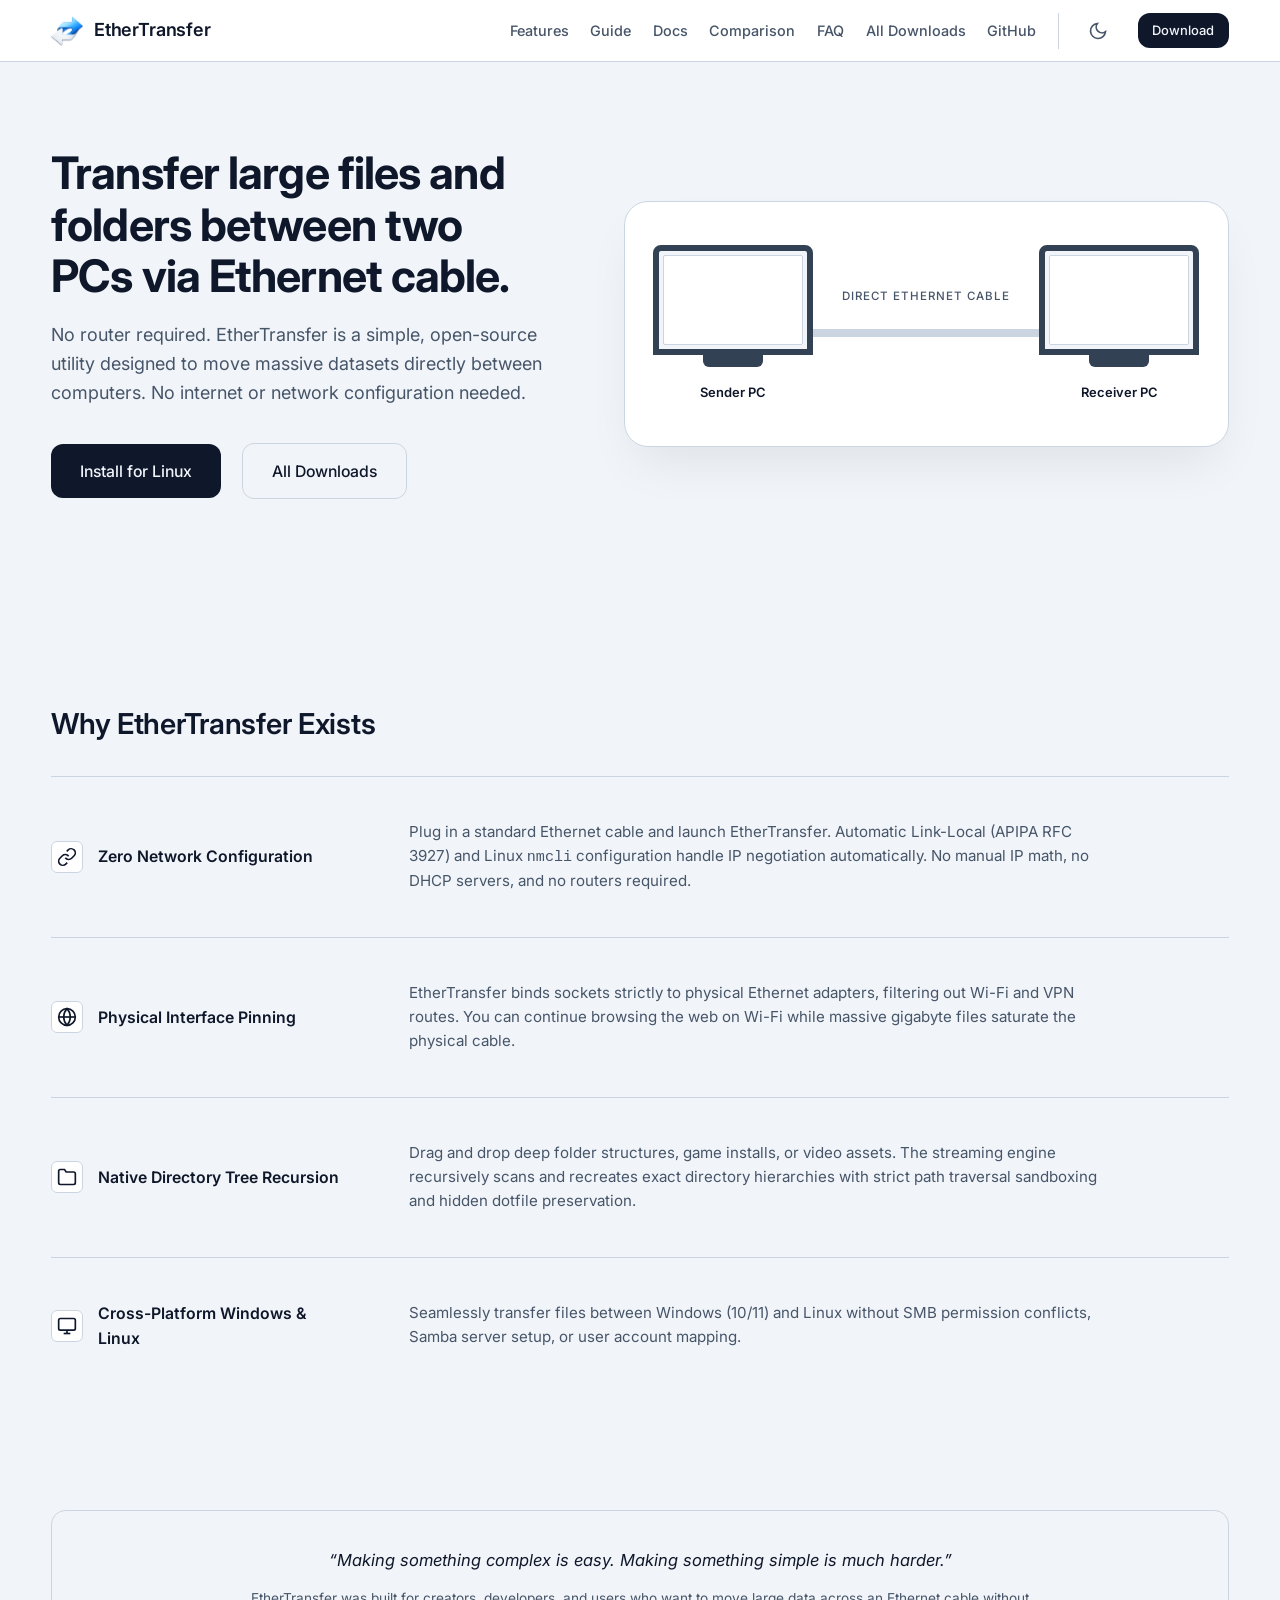
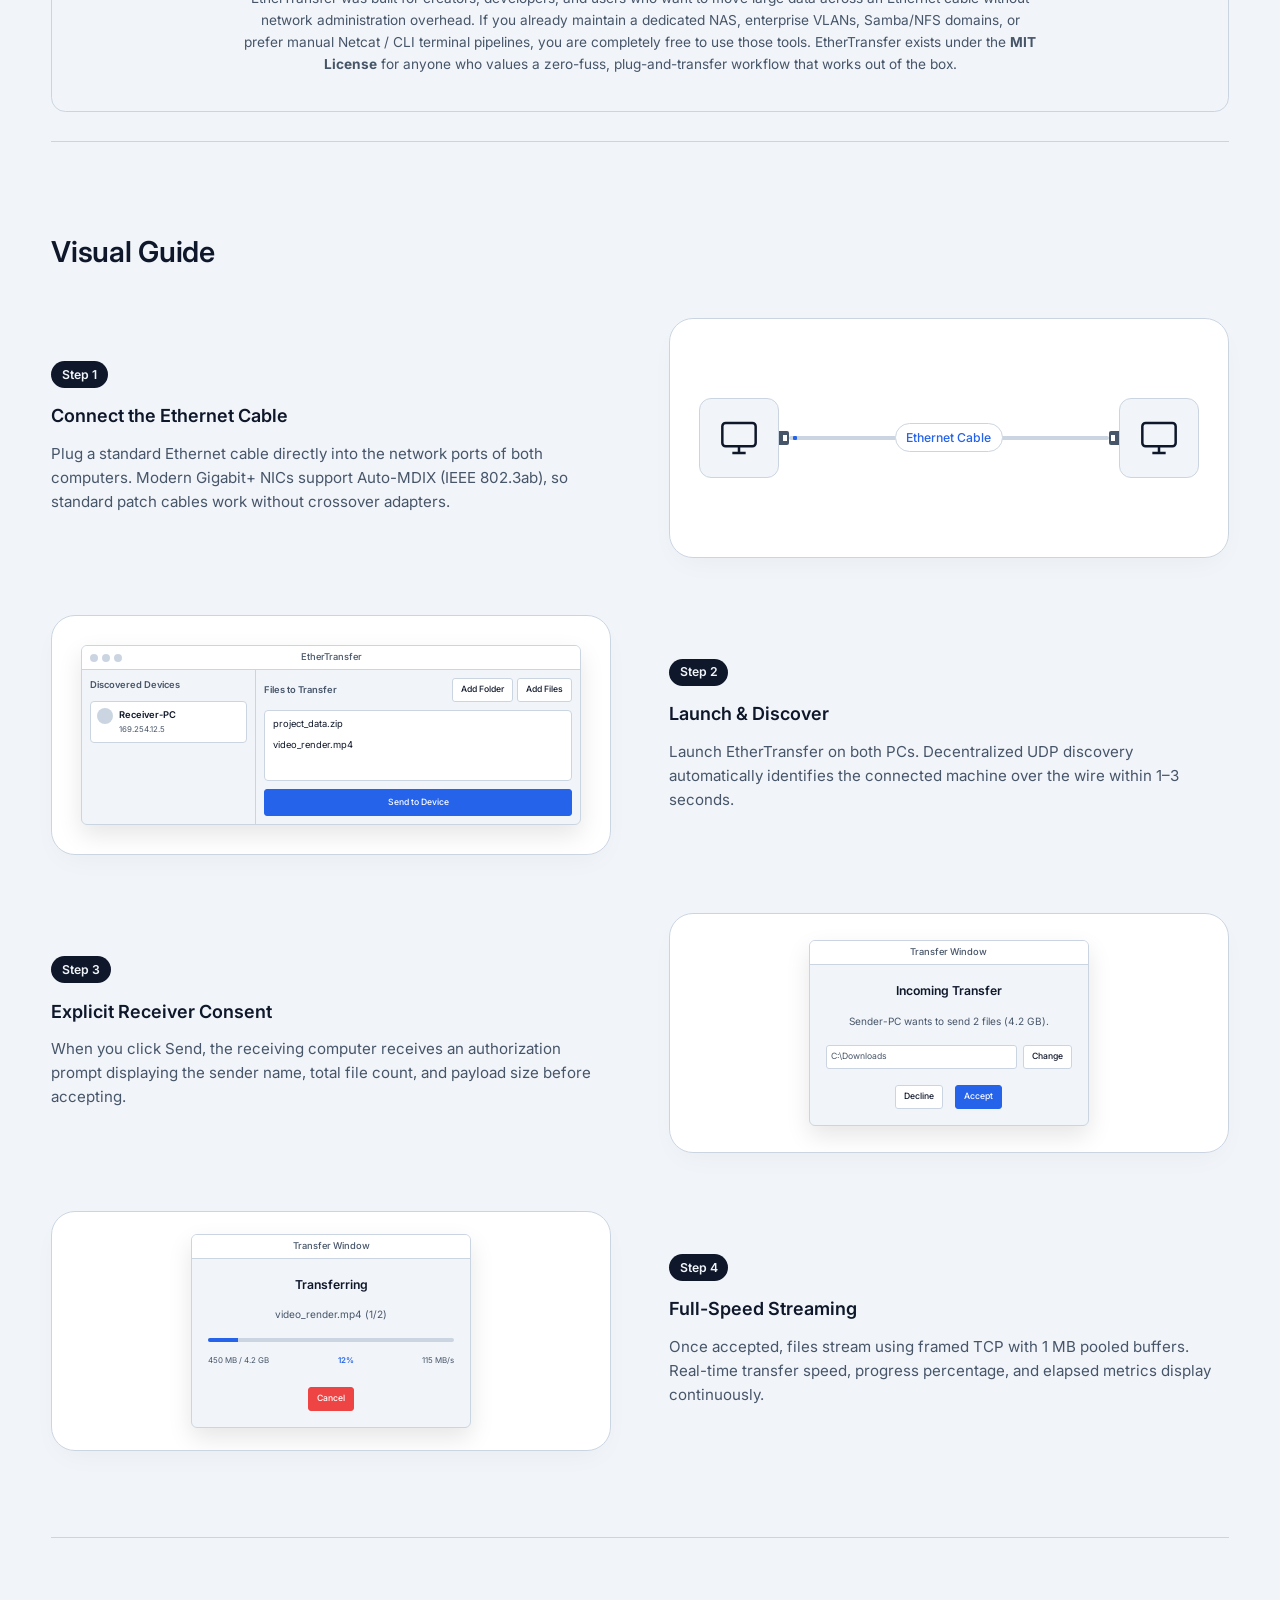
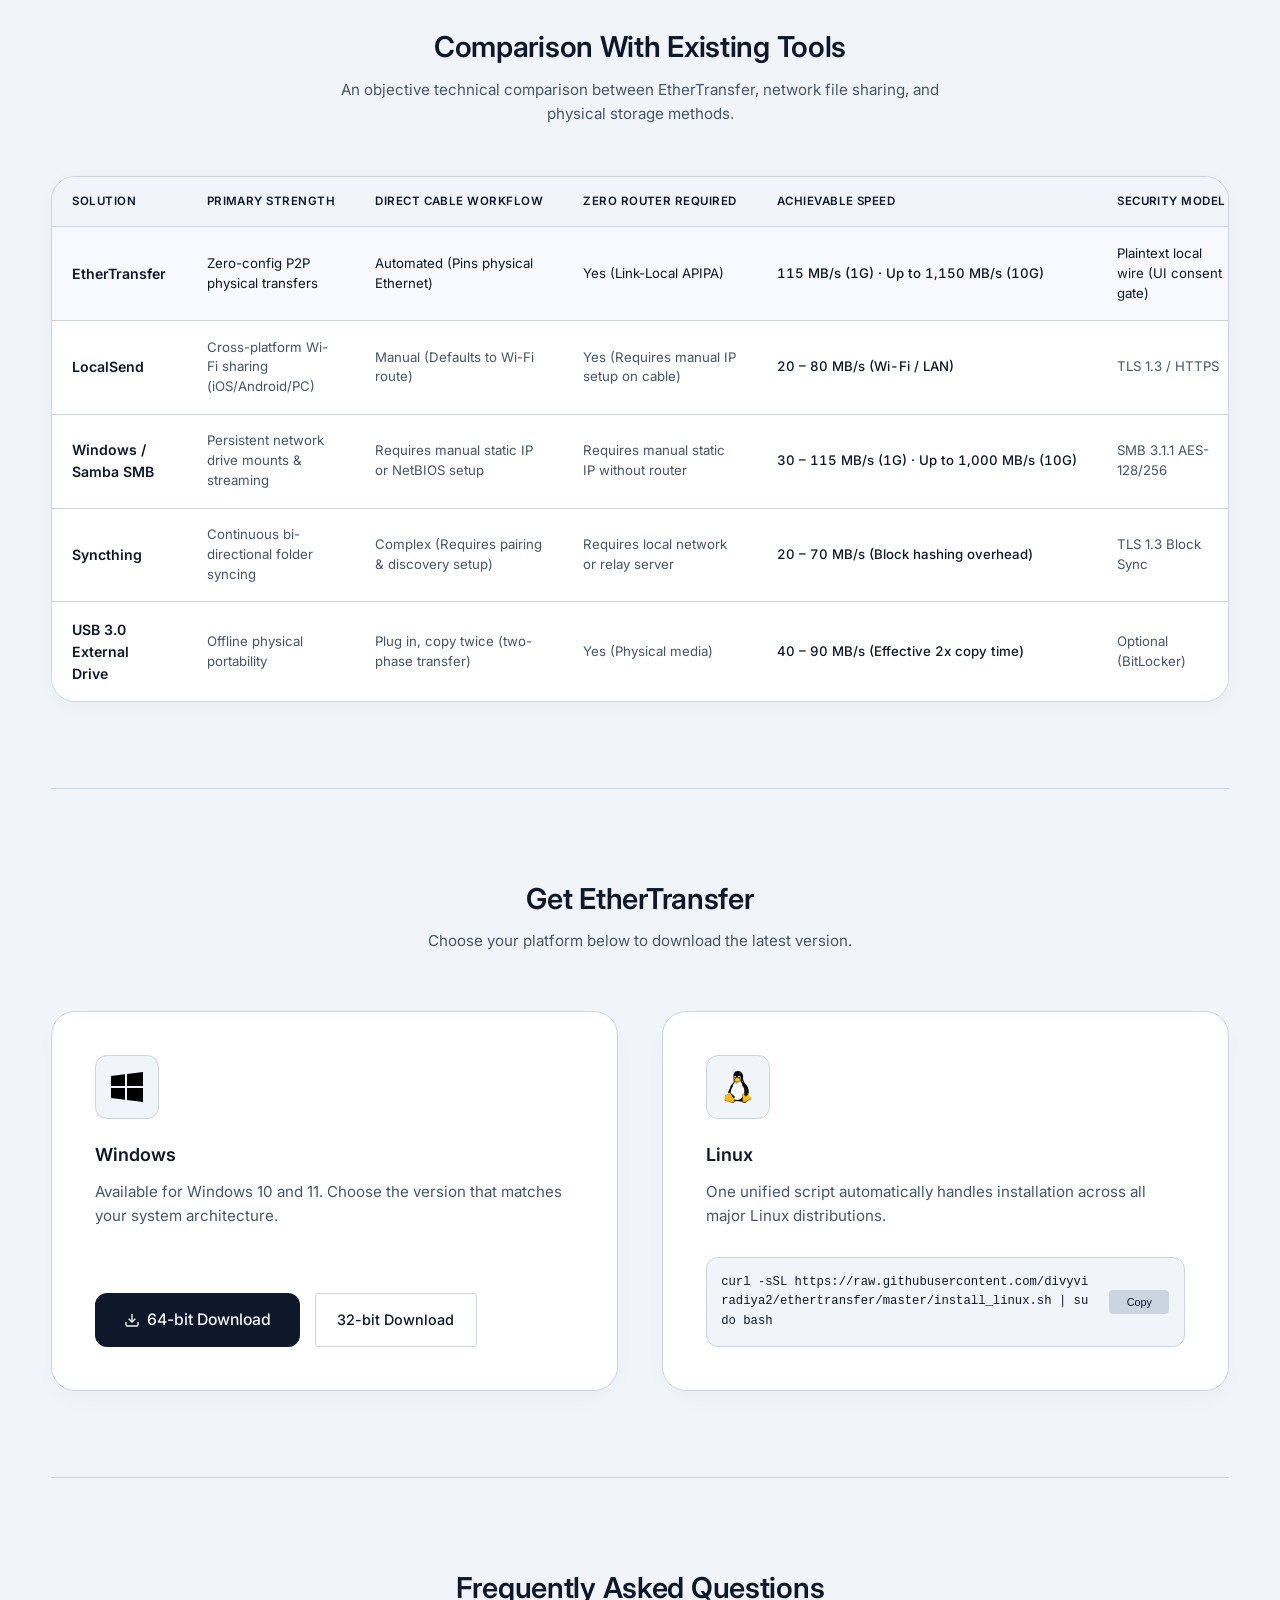
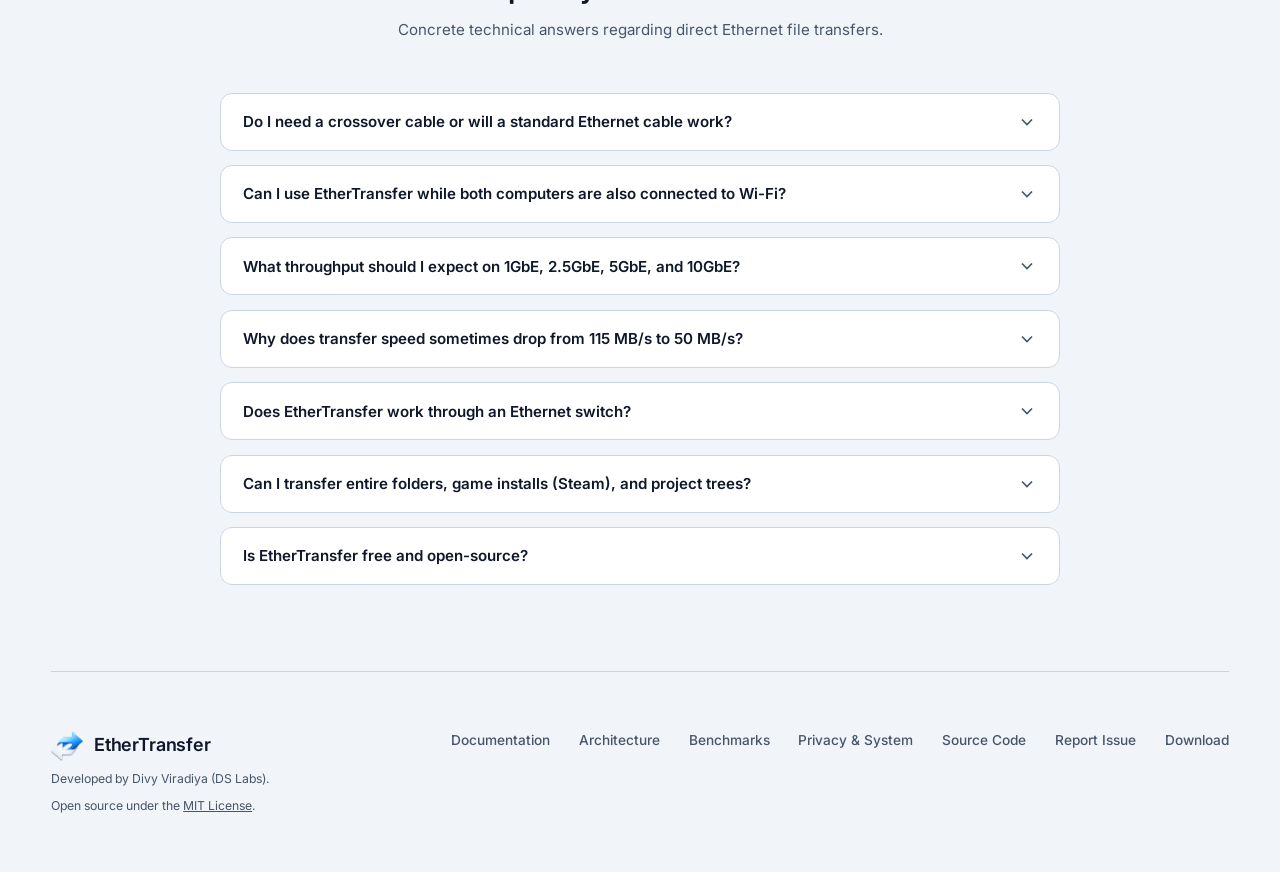
==== website/index.html @ 1d21db15 "docs migration" ====
<!DOCTYPE html>
<html lang="en" data-theme="light">
<head>
    <meta charset="UTF-8">
    <meta name="viewport" content="width=device-width, initial-scale=1.0">
    <title>EtherTransfer | Direct PC-to-PC File Transfer via Ethernet Cable (100% Offline, Zero-Config)</title>
    <meta name="description" content="Transfer massive files and entire folders directly between two PCs using an Ethernet cable. 100% offline, zero configuration, no router or internet required. Free & open-source for Windows & Linux.">
    <meta name="keywords" content="EtherTransfer, ethernet file transfer, direct pc to pc file transfer, transfer files pc to pc ethernet cable, lan cable file transfer without router, transfer files from pc to pc without internet, offline computer to computer transfer, direct ethernet file transfer windows 11, transfer large files laptop to laptop, crossover cable alternative, open source lan transfer, fast pc file sharing">
    <meta name="author" content="Divy Viradiya (DS Labs)">
    <meta name="robots" content="index, follow, max-image-preview:large, max-snippet:-1, max-video-preview:-1">
    <link rel="canonical" href="https://divyviradiya2.github.io/ethertransfer/">
    <meta name="google-site-verification" content="xo-fJdA8-y3mHNGwgR5dmHEUCVLoCD04pnYCqhpPVao">

    <meta property="og:type" content="website">
    <meta property="og:url" content="https://divyviradiya2.github.io/ethertransfer/">
    <meta property="og:title" content="EtherTransfer | Direct PC-to-PC File Transfer via Ethernet Cable">
    <meta property="og:description" content="Move massive files and folder trees directly between two PCs at full Ethernet speed. 100% offline, zero setup, no router or internet needed.">
    <meta property="og:image" content="https://divyviradiya2.github.io/ethertransfer/assets/logo.png">
    <meta property="og:site_name" content="EtherTransfer">
    <meta property="og:locale" content="en_US">

    <meta name="twitter:card" content="summary_large_image">
    <meta name="twitter:url" content="https://divyviradiya2.github.io/ethertransfer/">
    <meta name="twitter:title" content="EtherTransfer | Direct PC-to-PC File Transfer via Ethernet Cable">
    <meta name="twitter:description" content="Transfer massive files directly between two computers via Ethernet cable. 100% offline, no router, free & open-source.">
    <meta name="twitter:image" content="https://divyviradiya2.github.io/ethertransfer/assets/logo.png">
    <meta name="theme-color" content="#2563eb">

    <link rel="icon" type="image/png" href="assets/logo.png">
    <link rel="preconnect" href="https://fonts.googleapis.com">
    <link rel="preconnect" href="https://fonts.gstatic.com" crossorigin>
    <link href="https://fonts.googleapis.com/css2?family=Inter:wght@400;500;600;700&display=swap" rel="stylesheet">
    <link rel="stylesheet" href="styles.css">

    <script type="application/ld+json">
    {
      "@context": "https://schema.org",
      "@type": "SoftwareApplication",
      "name": "EtherTransfer",
      "operatingSystem": "Windows 10, Windows 11, Linux",
      "applicationCategory": "UtilitiesApplication",
      "offers": {
        "@type": "Offer",
        "price": "0",
        "priceCurrency": "USD"
      },
      "description": "EtherTransfer is an open-source utility for high-speed, direct PC-to-PC file and folder transfers over an Ethernet cable without a router, internet, or manual network configuration.",
      "softwareVersion": "1.0.0",
      "downloadUrl": "https://github.com/divyviradiya2/ethertransfer/releases/latest",
      "url": "https://divyviradiya2.github.io/ethertransfer/",
      "image": "https://divyviradiya2.github.io/ethertransfer/assets/logo.png",
      "author": {
        "@type": "Person",
        "name": "Divy Viradiya",
        "url": "https://github.com/divyviradiya2"
      },
      "publisher": {
        "@type": "Organization",
        "name": "DS Labs",
        "url": "https://github.com/divyviradiya2/ethertransfer"
      }
    }
    </script>

    <script type="application/ld+json">
    {
      "@context": "https://schema.org",
      "@type": "FAQPage",
      "mainEntity": [
        {
          "@type": "Question",
          "name": "How do I transfer large files directly between two PCs using an Ethernet cable?",
          "acceptedAnswer": {
            "@type": "Answer",
            "text": "Plug a standard Ethernet (LAN) cable directly into both computers and open EtherTransfer on both machines. The app automatically discovers the connected PC using link-local discovery without needing a router, switch, or manual IP configuration. Select your files or folders and click Send to transfer at full Gigabit speeds."
          }
        },
        {
          "@type": "Question",
          "name": "Do I need a crossover cable or will a regular Ethernet cable work?",
          "acceptedAnswer": {
            "@type": "Answer",
            "text": "A regular, standard Ethernet cable (Cat 5e, Cat 6, Cat 6a, Cat 7, or Cat 8) works perfectly. Modern network interface cards (NICs) support Auto-MDI/MDIX, which automatically switches the send and receive pins. Legacy crossover cables are also 100% compatible."
          }
        },
        {
          "@type": "Question",
          "name": "Can I connect multiple computers together through an Ethernet switch?",
          "acceptedAnswer": {
            "@type": "Answer",
            "text": "Yes. EtherTransfer works both point-to-point (1-to-1) with a direct cable and across unmanaged/managed Ethernet switches (multi-device). When multiple PCs running EtherTransfer are plugged into the same switch, they automatically discover each other via UDP broadcasts and populate the Discovered Devices list for selective transfers."
          }
        },
        {
          "@type": "Question",
          "name": "What if my laptop doesn't have an Ethernet port?",
          "acceptedAnswer": {
            "@type": "Answer",
            "text": "Any standard USB-A, USB-C, or Thunderbolt-to-Ethernet adapter/dongle (Realtek RTL8153, ASIX AX88179, etc.) works out of the box with zero drivers needed. Direct point-to-point Thunderbolt 3/4/USB4 networking cables are also supported."
          }
        },
        {
          "@type": "Question",
          "name": "Does EtherTransfer work completely offline without internet or Wi-Fi?",
          "acceptedAnswer": {
            "@type": "Answer",
            "text": "Yes, EtherTransfer is 100% offline. Data travels exclusively through the physical Ethernet wire from PC to PC. No internet connection, Wi-Fi router, cloud servers, or external telemetry are involved, making it ideal for air-gapped systems and sensitive data."
          }
        },
        {
          "@type": "Question",
          "name": "Can I transfer files between Windows and Linux computers?",
          "acceptedAnswer": {
            "@type": "Answer",
            "text": "Yes. EtherTransfer provides seamless cross-platform compatibility between Windows (10 & 11) and Linux distributions (Ubuntu, Debian, Fedora, Arch, CentOS). Directory paths and file metadata are automatically normalized during the transfer."
          }
        },
        {
          "@type": "Question",
          "name": "How fast is direct Ethernet file transfer compared to Wi-Fi or USB?",
          "acceptedAnswer": {
            "@type": "Answer",
            "text": "Direct Gigabit Ethernet achieves transfer speeds of 115 MB/s to 125 MB/s (~1 Gbps), and 10GbE reaches over 1,000 MB/s. A 100 GB dataset transfers in roughly 13 minutes on Gigabit Ethernet, compared to over 1.5 hours on typical Wi-Fi and 4+ hours on cloud storage."
          }
        },
        {
          "@type": "Question",
          "name": "Do I need to configure static IP addresses or change network adapter settings?",
          "acceptedAnswer": {
            "@type": "Answer",
            "text": "No. EtherTransfer uses automatic peer discovery over link-local IPv4 addresses (APIPA 169.254.x.x). There are zero IP addresses to configure, zero network adapter settings to change, and zero router port forwards required."
          }
        }
      ]
    }
    </script>

    <script type="application/ld+json">
    {
      "@context": "https://schema.org",
      "@type": "HowTo",
      "name": "How to Transfer Large Files Between Two Computers via Ethernet Cable",
      "description": "Step-by-step guide to transferring massive datasets and intact folder trees directly between two PCs using an Ethernet cable with EtherTransfer.",
      "step": [
        {
          "@type": "HowToStep",
          "name": "Connect the Ethernet Cable",
          "text": "Connect a standard RJ-45 Ethernet cable directly between the LAN network ports of Computer A and Computer B.",
          "position": 1
        },
        {
          "@type": "HowToStep",
          "name": "Launch EtherTransfer on Both Machines",
          "text": "Open EtherTransfer on both PCs. The computers automatically discover each other in the Discovered Devices list.",
          "position": 2
        },
        {
          "@type": "HowToStep",
          "name": "Select Files or Folders",
          "text": "Click Add Files or Add Folder on the sending computer to stage your data.",
          "position": 3
        },
        {
          "@type": "HowToStep",
          "name": "Accept and Stream at Full Speed",
          "text": "Click Send. The receiving computer prompts to choose a destination directory and accept the transfer, streaming files at full gigabit speed.",
          "position": 4
        }
      ]
    }
    </script>
</head>
<body>
    <header class="top-nav">
        <div class="nav-container">
            <div class="brand">
                <img src="assets/logo.png" alt="Logo" class="logo">
                <span class="brand-name">EtherTransfer</span>
            </div>
            <div class="nav-controls">
                <div class="nav-links">
                    <a href="#features" class="nav-link">Features</a>
                    <a href="#guide" class="nav-link">Guide</a>
                    <a href="docs.html" class="nav-link">Docs</a>
                    <a href="#comparison" class="nav-link">Comparison</a>
                    <a href="#faq" class="nav-link">FAQ</a>
                    <a href="#downloads" class="nav-link">All Downloads</a>
                    <a href="https://github.com/divyviradiya2/ethertransfer" target="_blank" rel="noopener noreferrer" class="nav-link">GitHub</a>
                </div>
                <div class="nav-actions">
                    <button id="theme-toggle" class="theme-toggle" aria-label="Toggle Theme">
                        <svg class="sun-icon" viewBox="0 0 24 24" width="20" height="20" stroke="currentColor" stroke-width="2" fill="none"><circle cx="12" cy="12" r="5"></circle><line x1="12" y1="1" x2="12" y2="3"></line><line x1="12" y1="21" x2="12" y2="23"></line><line x1="4.22" y1="4.22" x2="5.64" y2="5.64"></line><line x1="18.36" y1="18.36" x2="19.78" y2="19.78"></line><line x1="1" y1="12" x2="3" y2="12"></line><line x1="21" y1="12" x2="23" y2="12"></line><line x1="4.22" y1="19.78" x2="5.64" y2="18.36"></line><line x1="18.36" y1="5.64" x2="19.78" y2="4.22"></line></svg>
                        <svg class="moon-icon" viewBox="0 0 24 24" width="20" height="20" stroke="currentColor" stroke-width="2" fill="none"><path d="M21 12.79A9 9 0 1 1 11.21 3 7 7 0 0 0 21 12.79z"></path></svg>
                    </button>
                    <a href="#downloads" class="btn-primary small-btn">Download</a>
                    <button id="mobile-menu-btn" class="mobile-menu-btn" aria-label="Toggle navigation menu" aria-expanded="false">
                        <span class="hamburger-bar"></span>
                        <span class="hamburger-bar"></span>
                        <span class="hamburger-bar"></span>
                    </button>
                </div>
            </div>
        </div>
    </header>

    <div id="mobile-nav-drawer" class="mobile-nav-drawer" aria-hidden="true">
        <div class="mobile-nav-backdrop" id="mobile-nav-backdrop"></div>
        <div class="mobile-nav-panel">
            <nav class="mobile-nav-links">
                <a href="#features" class="mobile-nav-link">
                    <span>Features</span>
                    <svg viewBox="0 0 24 24" width="18" height="18" stroke="currentColor" stroke-width="2" fill="none"><polyline points="9 18 15 12 9 6"></polyline></svg>
                </a>
                <a href="#guide" class="mobile-nav-link">
                    <span>Guide</span>
                    <svg viewBox="0 0 24 24" width="18" height="18" stroke="currentColor" stroke-width="2" fill="none"><polyline points="9 18 15 12 9 6"></polyline></svg>
                </a>
                <a href="docs.html" class="mobile-nav-link">
                    <span>Documentation</span>
                    <svg viewBox="0 0 24 24" width="18" height="18" stroke="currentColor" stroke-width="2" fill="none"><polyline points="9 18 15 12 9 6"></polyline></svg>
                </a>
                <a href="#comparison" class="mobile-nav-link">
                    <span>Speed Comparison</span>
                    <svg viewBox="0 0 24 24" width="18" height="18" stroke="currentColor" stroke-width="2" fill="none"><polyline points="9 18 15 12 9 6"></polyline></svg>
                </a>
                <a href="#faq" class="mobile-nav-link">
                    <span>FAQ</span>
                    <svg viewBox="0 0 24 24" width="18" height="18" stroke="currentColor" stroke-width="2" fill="none"><polyline points="9 18 15 12 9 6"></polyline></svg>
                </a>
                <a href="#downloads" class="mobile-nav-link">
                    <span>All Downloads</span>
                    <svg viewBox="0 0 24 24" width="18" height="18" stroke="currentColor" stroke-width="2" fill="none"><polyline points="9 18 15 12 9 6"></polyline></svg>
                </a>
                <a href="https://github.com/divyviradiya2/ethertransfer" target="_blank" rel="noopener noreferrer" class="mobile-nav-link external">
                    <span>GitHub Repository</span>
                    <svg viewBox="0 0 24 24" width="18" height="18" stroke="currentColor" stroke-width="2" fill="none"><path d="M18 13v6a2 2 0 0 1-2 2H5a2 2 0 0 1-2-2V8a2 2 0 0 1 2-2h6"></path><polyline points="15 3 21 3 21 9"></polyline><line x1="10" y1="14" x2="21" y2="3"></line></svg>
                </a>
            </nav>
            <div class="mobile-nav-actions">
                <a href="#downloads" class="btn-primary mobile-cta-btn">Get EtherTransfer</a>
            </div>
        </div>
    </div>

    <div class="site-wrapper">
        <main>

            <section class="hero-section">
                <div class="hero-content">
                    <h1>Transfer large files and folders between two PCs via Ethernet cable.</h1>
                    <p class="hero-subtitle">No router required. EtherTransfer is a simple, open-source utility designed to move massive datasets directly between computers. No internet or network configuration needed.</p>

                    <div class="action-row">
                        <a href="https://github.com/divyviradiya2/ethertransfer/releases/latest" class="btn-primary" id="primary-download-btn">Download Release</a>
                        <a href="#downloads" class="btn-secondary">All Downloads</a>
                    </div>
                </div>

                <div class="hero-visual">
                    <div class="concept-diagram">

                        <div class="concept-pc">
                            <div class="pc-monitor">
                                <div class="mock-screen"></div>
                            </div>
                            <div class="pc-base"></div>
                            <span class="pc-label">Sender PC</span>
                        </div>

                        <div class="concept-link">
                            <div class="link-info">Direct Ethernet Cable</div>
                            <div class="cable-track">
                                <div class="cable-wire"></div>
                                <div class="data-packet p1">
                                    <svg viewBox="0 0 24 24" width="16" height="16" fill="currentColor"><path d="M10 4H4c-1.1 0-1.99.9-1.99 2L2 18c0 1.1.9 2 2 2h16c1.1 0 2-.9 2-2V8c0-1.1-.9-2-2-2h-8l-2-2z"/></svg>
                                </div>
                                <div class="data-packet p2">
                                    <svg viewBox="0 0 24 24" width="16" height="16" fill="currentColor"><path d="M14 2H6c-1.1 0-1.99.9-1.99 2L4 20c0 1.1.89 2 1.99 2H18c1.1 0 2-.9 2-2V8l-6-6zM6 20V4h7v5h5v11H6z"/></svg>
                                </div>
                                <div class="data-packet p3">
                                    <svg viewBox="0 0 24 24" width="16" height="16" fill="currentColor"><path d="M10 4H4c-1.1 0-1.99.9-1.99 2L2 18c0 1.1.9 2 2 2h16c1.1 0 2-.9 2-2V8c0-1.1-.9-2-2-2h-8l-2-2z"/></svg>
                                </div>
                            </div>
                        </div>

                        <div class="concept-pc">
                            <div class="pc-monitor">
                                <div class="mock-screen"></div>
                            </div>
                            <div class="pc-base"></div>
                            <span class="pc-label">Receiver PC</span>
                        </div>

                    </div>
                </div>

            </section>

            <section id="features" class="features-section">
                <h2>Why EtherTransfer Exists</h2>
                <div class="features-list">
                    <div class="feature-row">
                        <div class="feature-label">
                            <div class="f-icon">
                                <svg viewBox="0 0 24 24" width="20" height="20" stroke="currentColor" stroke-width="2" fill="none"><path d="M10 13a5 5 0 0 0 7.54.54l3-3a5 5 0 0 0-7.07-7.07l-1.72 1.71"></path><path d="M14 11a5 5 0 0 0-7.54-.54l-3 3a5 5 0 0 0 7.07 7.07l1.71-1.71"></path></svg>
                            </div>
                            <h3>Zero Network Configuration</h3>
                        </div>
                        <div class="feature-desc">
                            <p>Plug in a standard Ethernet cable and launch EtherTransfer. Automatic Link-Local (APIPA RFC 3927) and Linux <code>nmcli</code> configuration handle IP negotiation automatically. No manual IP math, no DHCP servers, and no routers required.</p>
                        </div>
                    </div>

                    <div class="feature-row">
                        <div class="feature-label">
                            <div class="f-icon">
                                <svg viewBox="0 0 24 24" width="20" height="20" stroke="currentColor" stroke-width="2" fill="none"><circle cx="12" cy="12" r="10"></circle><line x1="2" y1="12" x2="22" y2="12"></line><path d="M12 2a15.3 15.3 0 0 1 4 10 15.3 15.3 0 0 1-4 10 15.3 15.3 0 0 1-4-10 15.3 15.3 0 0 1 4-10z"></path></svg>
                            </div>
                            <h3>Physical Interface Pinning</h3>
                        </div>
                        <div class="feature-desc">
                            <p>EtherTransfer binds sockets strictly to physical Ethernet adapters, filtering out Wi-Fi and VPN routes. You can continue browsing the web on Wi-Fi while massive gigabyte files saturate the physical cable.</p>
                        </div>
                    </div>

                    <div class="feature-row">
                        <div class="feature-label">
                            <div class="f-icon">
                                <svg viewBox="0 0 24 24" width="20" height="20" stroke="currentColor" stroke-width="2" fill="none"><path d="M22 19a2 2 0 0 1-2 2H4a2 2 0 0 1-2-2V5a2 2 0 0 1 2-2h5l2 3h9a2 2 0 0 1 2 2z"></path></svg>
                            </div>
                            <h3>Native Directory Tree Recursion</h3>
                        </div>
                        <div class="feature-desc">
                            <p>Drag and drop deep folder structures, game installs, or video assets. The streaming engine recursively scans and recreates exact directory hierarchies with strict path traversal sandboxing and hidden dotfile preservation.</p>
                        </div>
                    </div>

                    <div class="feature-row">
                        <div class="feature-label">
                            <div class="f-icon">
                                <svg viewBox="0 0 24 24" width="20" height="20" stroke="currentColor" stroke-width="2" fill="none"><rect x="2" y="3" width="20" height="14" rx="2" ry="2"></rect><line x1="8" y1="21" x2="16" y2="21"></line><line x1="12" y1="17" x2="12" y2="21"></line></svg>
                            </div>
                            <h3>Cross-Platform Windows & Linux</h3>
                        </div>
                        <div class="feature-desc">
                            <p>Seamlessly transfer files between Windows (10/11) and Linux without SMB permission conflicts, Samba server setup, or user account mapping.</p>
                        </div>
                    </div>
                </div>
            </section>

            <section class="philosophy-section" style="padding: 2.5rem 1rem; margin: 2rem 0; background: var(--bg-card); border-radius: 1rem; border: 1px solid var(--border-color);">
                <div style="max-width: 800px; margin: 0 auto; text-align: center;">
                    <blockquote style="font-size: 1.15rem; font-style: italic; color: var(--text-main); margin-bottom: 1rem;">
                        &ldquo;Making something complex is easy. Making something simple is much harder.&rdquo;
                    </blockquote>
                    <p style="font-size: 0.95rem; color: var(--text-muted); line-height: 1.6;">
                        EtherTransfer was built for creators, developers, and users who want to move large data across an Ethernet cable without network administration overhead. If you already maintain a dedicated NAS, enterprise VLANs, Samba/NFS domains, or prefer manual Netcat / CLI terminal pipelines, you are completely free to use those tools. EtherTransfer exists under the <strong>MIT License</strong> for anyone who values a zero-fuss, plug-and-transfer workflow that works out of the box.
                    </p>
                </div>
            </section>

            <section id="guide" class="usage-section">
                <h2>Visual Guide</h2>

                <div class="visual-steps">

                    <div class="visual-step">
                        <div class="step-text">
                            <div class="step-badge">Step 1</div>
                            <h3>Connect the Ethernet Cable</h3>
                            <p>Plug a standard Ethernet cable directly into the network ports of both computers. Modern Gigabit+ NICs support Auto-MDIX (IEEE 802.3ab), so standard patch cables work without crossover adapters.</p>
                        </div>
                        <div class="step-visual">
                            <div class="visual-box">
                                <div class="diagram">
                                    <div class="node-icon">
                                        <svg viewBox="0 0 24 24" width="40" height="40" stroke="currentColor" stroke-width="1.5" fill="none"><rect x="2" y="3" width="20" height="14" rx="2" ry="2"></rect><line x1="8" y1="21" x2="16" y2="21"></line><line x1="12" y1="17" x2="12" y2="21"></line></svg>
                                    </div>
                                    <div class="connection-path">
                                        <div class="connector left"></div>
                                        <div class="cable"></div>
                                        <div class="connector right"></div>
                                        <div class="packet p1"></div>
                                        <div class="packet p2"></div>
                                        <div class="packet p3"></div>
                                        <div class="connection-label">Ethernet Cable</div>
                                    </div>
                                    <div class="node-icon">
                                        <svg viewBox="0 0 24 24" width="40" height="40" stroke="currentColor" stroke-width="1.5" fill="none"><rect x="2" y="3" width="20" height="14" rx="2" ry="2"></rect><line x1="8" y1="21" x2="16" y2="21"></line><line x1="12" y1="17" x2="12" y2="21"></line></svg>
                                    </div>
                                </div>
                            </div>
                        </div>
                    </div>

                    <div class="visual-step reverse">
                        <div class="step-text">
                            <div class="step-badge">Step 2</div>
                            <h3>Launch & Discover</h3>
                            <p>Launch EtherTransfer on both PCs. Decentralized UDP discovery automatically identifies the connected machine over the wire within 1–3 seconds.</p>
                        </div>
                        <div class="step-visual">
                            <div class="visual-box">
                                <div class="ui-mockup main-window">
                                    <div class="ui-header">
                                        <div class="ui-dots"><span class="dot"></span><span class="dot"></span><span class="dot"></span></div>
                                        <div class="ui-title">EtherTransfer</div>
                                    </div>
                                    <div class="ui-body split">
                                        <div class="ui-sidebar">
                                            <div class="ui-sidebar-title">Discovered Devices</div>
                                            <div class="ui-device-item active">
                                                <div class="device-icon"></div>
                                                <div class="device-info">
                                                    <div class="d-name">Receiver-PC</div>
                                                    <div class="d-ip">169.254.12.5</div>
                                                </div>
                                            </div>
                                        </div>
                                        <div class="ui-main">
                                            <div class="ui-main-header">
                                                <div class="ui-main-title">Files to Transfer</div>
                                                <div class="ui-btn-group">
                                                    <div class="ui-btn">Add Folder</div>
                                                    <div class="ui-btn">Add Files</div>
                                                </div>
                                            </div>
                                            <div class="ui-file-area">
                                                <div class="ui-file-item"> project_data.zip</div>
                                                <div class="ui-file-item"> video_render.mp4</div>
                                            </div>
                                            <div class="ui-main-footer">
                                                <div class="ui-btn primary full">Send to Device</div>
                                            </div>
                                        </div>
                                    </div>
                                </div>
                            </div>
                        </div>
                    </div>

                    <div class="visual-step">
                        <div class="step-text">
                            <div class="step-badge">Step 3</div>
                            <h3>Explicit Receiver Consent</h3>
                            <p>When you click Send, the receiving computer receives an authorization prompt displaying the sender name, total file count, and payload size before accepting.</p>
                        </div>
                        <div class="step-visual">
                            <div class="visual-box">
                                <div class="ui-mockup dialog">
                                    <div class="ui-header"><div class="ui-title">Transfer Window</div></div>
                                    <div class="ui-body dialog-body">
                                        <div class="d-title">Incoming Transfer</div>
                                        <div class="d-desc">Sender-PC wants to send 2 files (4.2 GB).</div>
                                        <div class="d-save-row">
                                            <div class="d-save-input">C:\Downloads</div>
                                            <div class="ui-btn">Change</div>
                                        </div>
                                        <div class="d-actions">
                                            <div class="ui-btn">Decline</div>
                                            <div class="ui-btn primary">Accept</div>
                                        </div>
                                    </div>
                                </div>
                            </div>
                        </div>
                    </div>

                    <div class="visual-step reverse">
                        <div class="step-text">
                            <div class="step-badge">Step 4</div>
                            <h3>Full-Speed Streaming</h3>
                            <p>Once accepted, files stream using framed TCP with 1 MB pooled buffers. Real-time transfer speed, progress percentage, and elapsed metrics display continuously.</p>
                        </div>
                        <div class="step-visual">
                            <div class="visual-box">
                                <div class="ui-mockup dialog">
                                    <div class="ui-header"><div class="ui-title">Transfer Window</div></div>
                                    <div class="ui-body dialog-body">
                                        <div class="d-title">Transferring</div>
                                        <div class="d-desc">video_render.mp4 (1/2)</div>
                                        <div class="d-progress-bar"><div class="d-progress-fill"></div></div>
                                        <div class="d-stats">
                                            <span>450 MB / 4.2 GB</span>
                                            <span class="d-accent">12%</span>
                                            <span>115 MB/s</span>
                                        </div>
                                        <div class="ui-btn danger mt-2">Cancel</div>
                                    </div>
                                </div>
                            </div>
                        </div>
                    </div>

                </div>
            </section>

            <section id="comparison" class="comparison-section">
                <div class="section-header">
                    <h2>Comparison With Existing Tools</h2>
                    <p>An objective technical comparison between EtherTransfer, network file sharing, and physical storage methods.</p>
                </div>

                <div class="comparison-table-wrapper">
                    <table class="comparison-table">
                        <thead>
                            <tr>
                                <th>Solution</th>
                                <th>Primary Strength</th>
                                <th>Direct Cable Workflow</th>
                                <th>Zero Router Required</th>
                                <th>Achievable Speed</th>
                                <th>Security Model</th>
                            </tr>
                        </thead>
                        <tbody>
                            <tr class="highlight-row">
                                <td>
                                    <div class="table-method">
                                        <strong>EtherTransfer</strong>
                                    </div>
                                </td>
                                <td>Zero-config P2P physical transfers</td>
                                <td>Automated (Pins physical Ethernet)</td>
                                <td>Yes (Link-Local APIPA)</td>
                                <td class="speed-val">115 MB/s (1G) &middot; Up to 1,150 MB/s (10G)</td>
                                <td>Plaintext local wire (UI consent gate)</td>
                            </tr>
                            <tr>
                                <td>
                                    <div class="table-method">
                                        <strong>LocalSend</strong>
                                    </div>
                                </td>
                                <td>Cross-platform Wi-Fi sharing (iOS/Android/PC)</td>
                                <td>Manual (Defaults to Wi-Fi route)</td>
                                <td>Yes (Requires manual IP setup on cable)</td>
                                <td class="speed-val">20 &ndash; 80 MB/s (Wi-Fi / LAN)</td>
                                <td>TLS 1.3 / HTTPS</td>
                            </tr>
                            <tr>
                                <td>
                                    <div class="table-method">
                                        <strong>Windows / Samba SMB</strong>
                                    </div>
                                </td>
                                <td>Persistent network drive mounts & streaming</td>
                                <td>Requires manual static IP or NetBIOS setup</td>
                                <td>Requires manual static IP without router</td>
                                <td class="speed-val">30 &ndash; 115 MB/s (1G) &middot; Up to 1,000 MB/s (10G)</td>
                                <td>SMB 3.1.1 AES-128/256</td>
                            </tr>
                            <tr>
                                <td>
                                    <div class="table-method">
                                        <strong>Syncthing</strong>
                                    </div>
                                </td>
                                <td>Continuous bi-directional folder syncing</td>
                                <td>Complex (Requires pairing & discovery setup)</td>
                                <td>Requires local network or relay server</td>
                                <td class="speed-val">20 &ndash; 70 MB/s (Block hashing overhead)</td>
                                <td>TLS 1.3 Block Sync</td>
                            </tr>
                            <tr>
                                <td>
                                    <div class="table-method">
                                        <strong>USB 3.0 External Drive</strong>
                                    </div>
                                </td>
                                <td>Offline physical portability</td>
                                <td>Plug in, copy twice (two-phase transfer)</td>
                                <td>Yes (Physical media)</td>
                                <td class="speed-val">40 &ndash; 90 MB/s (Effective 2x copy time)</td>
                                <td>Optional (BitLocker)</td>
                            </tr>
                        </tbody>
                    </table>
                </div>
            </section>

            <section id="downloads" class="downloads-section">
                <div class="downloads-header">
                    <h2>Get EtherTransfer</h2>
                    <p>Choose your platform below to download the latest version.</p>
                </div>

                <div class="downloads-grid">

                    <div class="download-card">
                        <div class="os-icon">
                            <img src="assets/windows.png" alt="Windows" width="32" height="32" class="os-asset invert-on-dark">
                        </div>
                        <h3>Windows</h3>
                        <p>Available for Windows 10 and 11. Choose the version that matches your system architecture.</p>
                        <div class="dl-actions">
                            <a href="https://github.com/divyviradiya2/ethertransfer/releases/latest/download/EtherTransfer_Setup_x64.exe" class="btn-primary dl-btn">
                                <svg viewBox="0 0 24 24" width="16" height="16" stroke="currentColor" stroke-width="2" fill="none"><path d="M21 15v4a2 2 0 0 1-2 2H5a2 2 0 0 1-2-2v-4"/><polyline points="7 10 12 15 17 10"/><line x1="12" y1="15" x2="12" y2="3"/></svg>
                                64-bit Download
                            </a>
                            <a href="https://github.com/divyviradiya2/ethertransfer/releases/latest/download/EtherTransfer_Setup_x86.exe" class="ui-btn dl-btn-alt">
                                32-bit Download
                            </a>
                        </div>
                    </div>

                    <div class="download-card">
                        <div class="os-icon">
                            <img src="assets/linux.png" alt="Linux" width="32" height="32" class="os-asset">
                        </div>
                        <h3>Linux</h3>
                        <p>One unified script automatically handles installation across all major Linux distributions.</p>
                        <div class="code-box">
                            <code>curl -sSL https://raw.githubusercontent.com/divyviradiya2/ethertransfer/master/install_linux.sh | sudo bash</code>
                            <button class="copy-btn" onclick="navigator.clipboard.writeText('curl -sSL https://raw.githubusercontent.com/divyviradiya2/ethertransfer/master/install_linux.sh | sudo bash'); const btn = this; btn.innerText = 'Copied!'; setTimeout(() => btn.innerText = 'Copy', 2000);">Copy</button>
                        </div>
                    </div>
                </div>
            </section>

            <section id="faq" class="faq-section">
                <div class="section-header">
                    <h2>Frequently Asked Questions</h2>
                    <p>Concrete technical answers regarding direct Ethernet file transfers.</p>
                </div>

                <div class="faq-accordion">
                    <div class="faq-item">
                        <button class="faq-question" aria-expanded="false">
                            <span>Do I need a crossover cable or will a standard Ethernet cable work?</span>
                            <svg class="faq-chevron" viewBox="0 0 24 24" width="20" height="20" stroke="currentColor" stroke-width="2" fill="none"><polyline points="6 9 12 15 18 9"></polyline></svg>
                        </button>
                        <div class="faq-answer">
                            <p>A standard straight-through patch cable (Cat 5e, Cat 6, Cat 6a, Cat 7, or Cat 8) works perfectly. Virtually all Gigabit (1000BASE-T) and multi-gigabit network cards produced since 2000 implement <strong>Auto-MDI/MDIX</strong> (IEEE 802.3ab), which automatically crosses over the transmit and receive lines inside the physical layer hardware.</p>
                        </div>
                    </div>

                    <div class="faq-item">
                        <button class="faq-question" aria-expanded="false">
                            <span>Can I use EtherTransfer while both computers are also connected to Wi-Fi?</span>
                            <svg class="faq-chevron" viewBox="0 0 24 24" width="20" height="20" stroke="currentColor" stroke-width="2" fill="none"><polyline points="6 9 12 15 18 9"></polyline></svg>
                        </button>
                        <div class="faq-answer">
                            <p>Yes. EtherTransfer inspects hardware PNP identifiers and physical device paths to filter out Wi-Fi and virtual network adapters. The transfer engine explicitly binds outgoing TCP sockets to the physical Ethernet adapter's local IP, ensuring multi-gigabyte transfers saturate the physical cable without interrupting your Wi-Fi internet connection.</p>
                        </div>
                    </div>

                    <div class="faq-item">
                        <button class="faq-question" aria-expanded="false">
                            <span>What throughput should I expect on 1GbE, 2.5GbE, 5GbE, and 10GbE?</span>
                            <svg class="faq-chevron" viewBox="0 0 24 24" width="20" height="20" stroke="currentColor" stroke-width="2" fill="none"><polyline points="6 9 12 15 18 9"></polyline></svg>
                        </button>
                        <div class="faq-answer">
                            <p>On 1 GbE, EtherTransfer sustains <strong>110–115 MB/s</strong>, saturating the physical line rate. On 2.5 GbE, it reaches <strong>270–285 MB/s</strong> (requires SATA SSD or NVMe). On 5 GbE, it reaches <strong>500–560 MB/s</strong>. On 10 GbE, a single plain TCP stream reaches <strong>450–850 MB/s</strong> (limited by standard 1500 MTU single-core interrupt load), while multi-stream pipelining on fast PCIe Gen 3/4 NVMe SSDs reaches <strong>1,100–1,150 MB/s</strong>.</p>
                        </div>
                    </div>

                    <div class="faq-item">
                        <button class="faq-question" aria-expanded="false">
                            <span>Why does transfer speed sometimes drop from 115 MB/s to 50 MB/s?</span>
                            <svg class="faq-chevron" viewBox="0 0 24 24" width="20" height="20" stroke="currentColor" stroke-width="2" fill="none"><polyline points="6 9 12 15 18 9"></polyline></svg>
                        </button>
                        <div class="faq-answer">
                            <p>Speed drops during transfers typically result from three real-world factors: (1) <em>Many small files</em> (file creation overhead on disk dominates rather than network speed), (2) <em>SSD SLC cache exhaustion</em> (budget SSDs drop to TLC/QLC write speeds of 40–70 MB/s once their write cache fills up), or (3) <em>Mechanical hard drives</em> (HDDs max out around 60–100 MB/s sequential writes).</p>
                        </div>
                    </div>

                    <div class="faq-item">
                        <button class="faq-question" aria-expanded="false">
                            <span>Does EtherTransfer work through an Ethernet switch?</span>
                            <svg class="faq-chevron" viewBox="0 0 24 24" width="20" height="20" stroke="currentColor" stroke-width="2" fill="none"><polyline points="6 9 12 15 18 9"></polyline></svg>
                        </button>
                        <div class="faq-answer">
                            <p>Yes. When multiple computers running EtherTransfer are plugged into the same unmanaged or managed Ethernet switch, they discover each other via UDP broadcasts on port 50000 and appear in the Discovered Devices list for selective point-to-point transfers.</p>
                        </div>
                    </div>

                    <div class="faq-item">
                        <button class="faq-question" aria-expanded="false">
                            <span>Can I transfer entire folders, game installs (Steam), and project trees?</span>
                            <svg class="faq-chevron" viewBox="0 0 24 24" width="20" height="20" stroke="currentColor" stroke-width="2" fill="none"><polyline points="6 9 12 15 18 9"></polyline></svg>
                        </button>
                        <div class="faq-answer">
                            <p>Yes. EtherTransfer natively scans and recreates arbitrary nested directory structures on the receiving drive without requiring prior zip archiving. Hidden configuration files (like <code>.gitignore</code> and <code>.env</code>) are preserved, while path traversal attacks (<code>../</code>) and illegal filename characters are strictly sanitized.</p>
                        </div>
                    </div>

                    <div class="faq-item">
                        <button class="faq-question" aria-expanded="false">
                            <span>Is EtherTransfer free and open-source?</span>
                            <svg class="faq-chevron" viewBox="0 0 24 24" width="20" height="20" stroke="currentColor" stroke-width="2" fill="none"><polyline points="6 9 12 15 18 9"></polyline></svg>
                        </button>
                        <div class="faq-answer">
                            <p>Yes. EtherTransfer is 100% free and open-source under the <strong>MIT License</strong>. There are zero subscriptions, zero ads, zero tracking telemetry, and zero accounts required.</p>
                        </div>
                    </div>
                </div>
            </section>
        </main>

        <footer class="footer">
            <div class="footer-content">
                <div class="footer-left">
                    <div class="brand">
                        <img src="assets/logo.png" alt="Logo" class="logo">
                        <span class="brand-name">EtherTransfer</span>
                    </div>
                    <p class="copyright">Developed by Divy Viradiya (DS Labs).</p>
                    <p class="copyright">Open source under the <a href="https://github.com/divyviradiya2/ethertransfer/blob/main/LICENSE" target="_blank" class="text-link">MIT License</a>.</p>
                </div>
                <div class="footer-links">
                    <a href="docs.html">Documentation</a>
                    <a href="docs.html#architecture-networking">Architecture</a>
                    <a href="docs.html#performance-benchmarks">Benchmarks</a>
                    <a href="#" id="privacyOpenBtn">Privacy & System</a>
                    <a href="https://github.com/divyviradiya2/ethertransfer">Source Code</a>
                    <a href="https://github.com/divyviradiya2/ethertransfer/issues">Report Issue</a>
                    <a href="https://github.com/divyviradiya2/ethertransfer/releases/latest">Download</a>
                </div>
            </div>
        </footer>

        <dialog id="privacyModal" class="privacy-modal">
            <div class="modal-header">
                <h3>Privacy & System Policy</h3>
                <button id="privacyCloseBtn" class="close-modal" aria-label="Close dialog">&times;</button>
            </div>
            <div class="modal-body">
                <p>EtherTransfer operates 100% offline. However, the installer modifies specific system settings to allow seamless computer-to-computer transfers.</p>

                <h4>Network & Firewall</h4>
                <p>The installer automatically whitelists EtherTransfer in the Windows Defender Firewall. On Linux, it detects and modifies UFW, Firewalld, or iptables to open Port 50000 (UDP Discovery) and Port 55000 (TCP Transfer) for direct peer transfers.</p>

                <h4>System Dependencies</h4>
                <p>On Linux, the script automatically uses your package manager (apt, dnf, pacman, etc.) to install the <code>network-manager</code> package if it is missing, as it is required for monitoring interface connectivity.</p>

                <h4>Zero Telemetry Guarantee</h4>
                <p>EtherTransfer does not include background tracking services, telemetry agents, or startup analytics hooks. Absolutely no data ever leaves your local network.</p>
            </div>
        </dialog>

        <dialog id="linuxInstallModal" class="privacy-modal">
            <div class="modal-header">
                <h3>Linux Installation</h3>
                <button id="linuxInstallCloseBtn" class="close-modal" aria-label="Close dialog">&times;</button>
            </div>
            <div class="modal-body">
                <p>To install EtherTransfer on Linux, simply open your terminal and run the following command. The script will automatically detect your distribution and handle everything.</p>

                <h4 style="margin-top: 2rem;">Install Command</h4>
                <div class="code-box" style="margin-top: 0.5rem; margin-bottom: 1rem;">
                    <code style="border: none;">curl -sSL https://raw.githubusercontent.com/divyviradiya2/ethertransfer/master/install_linux.sh | sudo bash</code>
                    <button class="copy-btn" onclick="navigator.clipboard.writeText('curl -sSL https://raw.githubusercontent.com/divyviradiya2/ethertransfer/master/install_linux.sh | sudo bash'); const btn = this; btn.innerText = 'Copied!'; setTimeout(() => btn.innerText = 'Copy', 2000);">Copy</button>
                </div>
            </div>
        </dialog>
    </div>

    <script src="script.js"></script>
</body>
</html>
---- website/styles.css ----
:root {

    --bg-base: #f1f5f9;
    --bg-panel: #ffffff;
    --text-main: #0f172a;
    --text-muted: #475569;
    --border-color: #cbd5e1;
    --accent: #2563eb;

    --font-sans: 'Inter', system-ui, sans-serif;

    --radius-md: 12px;
    --radius-lg: 24px;

    --nav-height: 62px;
}

[data-theme="dark"] {
    --bg-base: #0a0a0a;
    --bg-panel: #171717;
    --text-main: #ededed;
    --text-muted: #a3a3a3;
    --border-color: #262626;
    --accent: #007aff;
}

* {
    margin: 0;
    padding: 0;
    box-sizing: border-box;
}

body {
    background-color: var(--bg-base);
    color: var(--text-main);
    font-family: var(--font-sans);
    line-height: 1.6;
    -webkit-font-smoothing: antialiased;
    transition: background-color 0.2s, color 0.2s;
    padding-top: var(--nav-height);
}

h1 {
    font-size: clamp(2.5rem, 3.5vw, 3.5rem);
    font-weight: 700;
    line-height: 1.15;
    letter-spacing: -0.02em;
    margin-bottom: 1.25rem;
    text-wrap: balance;
}

h2 {
    font-size: 2rem;
    font-weight: 600;
    margin-bottom: 2rem;
    letter-spacing: -0.01em;
}

h3 {
    font-size: 1.25rem;
    font-weight: 600;
    margin-bottom: 0.75rem;
}

p {
    color: var(--text-muted);
    font-size: 1.05rem;
}

.site-wrapper {
    max-width: 1300px;
    margin: 0 auto;
    padding: 2rem 4vw;
}

.top-nav {
    position: fixed;
    top: 0;
    left: 0;
    right: 0;
    width: 100%;
    height: var(--nav-height);
    z-index: 1000;
    background-color: var(--bg-panel);
    border-bottom: 1px solid var(--border-color);
    transition: background-color 0.2s, border-color 0.2s;
    -webkit-transform: translateZ(0);
    transform: translateZ(0);
}

.nav-container {
    max-width: 1300px;
    height: 100%;
    margin: 0 auto;
    padding: 0 4vw;
    display: flex;
    justify-content: space-between;
    align-items: center;
}

.brand {
    display: flex;
    align-items: center;
    gap: 0.75rem;
}

.logo {
    width: 32px;
    height: 32px;
}

.brand-name {
    font-weight: 600;
    font-size: 1.25rem;
    letter-spacing: -0.01em;
}

.nav-controls {
    display: flex;
    align-items: center;
}

.nav-links {
    display: flex;
    gap: 1.5rem;
}

.nav-actions {
    display: flex;
    align-items: center;
    gap: 1.5rem;
    padding-left: 1.5rem;
    margin-left: 1.5rem;
    border-left: 1px solid var(--border-color);
}

.btn-primary.small-btn {
    padding: 0.5rem 1rem;
    font-size: 0.9rem;
}

html {
    scroll-behavior: smooth;
    font-size: 90%;
    scroll-padding-top: calc(var(--nav-height) + 15px);
}

[data-theme="dark"] .invert-on-dark {
    filter: invert(1);
}

.theme-toggle {
    background: none;
    border: none;
    color: var(--text-muted);
    cursor: pointer;
    display: flex;
    align-items: center;
    padding: 8px;
    border-radius: 50%;
    transition: background-color 0.2s;
}

.theme-toggle:hover {
    color: var(--text-main);
    background-color: var(--border-color);
}

.sun-icon { display: none; }
[data-theme="dark"] .moon-icon { display: none; }
[data-theme="dark"] .sun-icon { display: block !important; }

.nav-link {
    color: var(--text-muted);
    text-decoration: none;
    font-weight: 500;
    font-size: 1rem;
    transition: color 0.2s;
}

.nav-link:hover {
    color: var(--text-main);
}

.mobile-menu-btn {
    display: none;
    flex-direction: column;
    justify-content: center;
    align-items: center;
    gap: 4px;
    width: 36px;
    height: 36px;
    background: transparent;
    border: 1px solid var(--border-color);
    border-radius: 8px;
    cursor: pointer;
    padding: 6px;
    color: var(--text-main);
    transition: background-color 0.2s, border-color 0.2s;
    z-index: 101;
}

.mobile-menu-btn:hover, .mobile-menu-btn:focus-visible {
    background-color: var(--border-color);
}

.hamburger-bar {
    display: block;
    width: 18px;
    height: 2px;
    background-color: currentColor;
    border-radius: 2px;
    transition: transform 0.25s ease, opacity 0.25s ease;
    transform-origin: center;
}

.mobile-menu-btn[aria-expanded="true"] .hamburger-bar:nth-child(1) {
    transform: translateY(6px) rotate(45deg);
}

.mobile-menu-btn[aria-expanded="true"] .hamburger-bar:nth-child(2) {
    opacity: 0;
    transform: scaleX(0);
}

.mobile-menu-btn[aria-expanded="true"] .hamburger-bar:nth-child(3) {
    transform: translateY(-6px) rotate(-45deg);
}

.mobile-nav-drawer {
    display: none;
    position: fixed;
    top: var(--nav-height);
    left: 0;
    right: 0;
    bottom: 0;
    z-index: 999;
    pointer-events: none;
    opacity: 0;
    visibility: hidden;
    transition: opacity 0.25s ease, visibility 0.25s ease;
}

.mobile-nav-drawer.is-open {
    opacity: 1;
    visibility: visible;
    pointer-events: auto;
}

.mobile-nav-backdrop {
    position: absolute;
    inset: 0;
    background-color: rgba(0, 0, 0, 0.45);
    backdrop-filter: blur(8px);
    -webkit-backdrop-filter: blur(8px);
}

.mobile-nav-panel {
    position: relative;
    background-color: var(--bg-panel);
    border-bottom: 1px solid var(--border-color);
    padding: 1.25rem 1.5rem;
    display: flex;
    flex-direction: column;
    gap: 1.25rem;
    box-shadow: 0 20px 30px rgba(0, 0, 0, 0.15);
    transform: translateY(-15px);
    transition: transform 0.25s ease;
    max-height: calc(100vh - var(--nav-height));
    max-height: calc(100dvh - var(--nav-height));
    overflow-y: auto;
}

.mobile-nav-drawer.is-open .mobile-nav-panel {
    transform: translateY(0);
}

.mobile-nav-links {
    display: flex;
    flex-direction: column;
    gap: 0.35rem;
}

.mobile-nav-link {
    display: flex;
    align-items: center;
    justify-content: space-between;
    padding: 0.75rem 0.85rem;
    border-radius: var(--radius-md);
    color: var(--text-main);
    text-decoration: none;
    font-size: 1.05rem;
    font-weight: 500;
    background-color: transparent;
    transition: background-color 0.2s, color 0.2s;
}

.mobile-nav-link svg {
    color: var(--text-muted);
    transition: transform 0.2s, color 0.2s;
}

.mobile-nav-link:hover, .mobile-nav-link:active {
    background-color: var(--bg-base);
    color: var(--accent);
}

.mobile-nav-link:hover svg, .mobile-nav-link:active svg {
    color: var(--accent);
    transform: translateX(3px);
}

.mobile-nav-actions {
    padding-top: 0.5rem;
    border-top: 1px solid var(--border-color);
}

.mobile-cta-btn {
    display: flex;
    width: 100%;
    text-align: center;
    justify-content: center;
    padding: 0.85rem 1.25rem;
    font-size: 1rem;
    font-weight: 600;
    text-decoration: none;
}

.hero-section {
    display: grid;
    grid-template-columns: 1fr 1fr;
    gap: 4rem;
    align-items: center;
    padding: 4rem 0 8rem;
}

.hero-subtitle {
    font-size: 1.25rem;
    max-width: 540px;
    margin-bottom: 2.5rem;
}

.action-row {
    display: flex;
    align-items: center;
    gap: 1.5rem;
    flex-wrap: wrap;
}

.btn-primary {
    display: inline-flex;
    align-items: center;
    justify-content: center;
    background-color: var(--text-main);
    color: var(--bg-base);
    padding: 1rem 2rem;
    text-decoration: none;
    font-weight: 500;
    border-radius: var(--radius-md);
    font-size: 1.1rem;
    transition: transform 0.2s, box-shadow 0.2s;
    white-space: nowrap;
}

.btn-primary:hover {
    transform: translateY(-2px);
    box-shadow: 0 10px 25px -5px rgba(0, 0, 0, 0.1);
}

.btn-secondary {
    display: inline-flex;
    align-items: center;
    justify-content: center;
    background-color: transparent;
    color: var(--text-main);
    border: 1px solid var(--border-color);
    padding: 1rem 2rem;
    text-decoration: none;
    font-weight: 500;
    border-radius: var(--radius-md);
    font-size: 1.1rem;
    transition: background-color 0.2s, transform 0.2s;
    white-space: nowrap;
}

.btn-secondary:hover {
    background-color: var(--border-color);
    transform: translateY(-2px);
}

.os-text {
    font-size: 0.95rem;
    color: var(--text-muted);
}

.hero-visual {
    width: 100%;
}

.concept-diagram {
    background-color: var(--bg-panel);
    border: 1px solid var(--border-color);
    border-radius: var(--radius-lg);
    padding: 3rem 2rem;
    box-shadow: 0 25px 50px -12px rgba(0, 0, 0, 0.08);
    display: flex;
    align-items: center;
    justify-content: center;
    gap: 2rem;

    transform: translateZ(0);
}

.concept-pc {
    display: flex;
    flex-direction: column;
    align-items: center;
    position: relative;
    z-index: 2;
}

.pc-monitor {
    width: 160px;
    height: 110px;
    border: 6px solid #334155;
    border-radius: 8px 8px 0 0;
    background-color: var(--bg-base);
    padding: 4px;
    position: relative;
}

[data-theme="dark"] .pc-monitor {
    border-color: #475569;
}

.mock-screen {
    width: 100%;
    height: 100%;
    background-color: var(--bg-panel);
    border: 1px solid var(--border-color);
    border-radius: 2px;
    display: flex;
    flex-direction: column;
    padding: 4px;
    gap: 4px;
}

.mock-toolbar {
    width: 100%;
    height: 8px;
    background-color: var(--border-color);
    border-radius: 2px;
}

.mock-files {
    display: flex;
    flex-wrap: wrap;
    gap: 4px;
    flex-grow: 1;
}

.m-file {
    width: 20px;
    height: 16px;
    background-color: var(--accent);
    border-radius: 2px;
    opacity: 0.8;
}

.mock-progress {
    width: 100%;
    height: 6px;
    background-color: var(--border-color);
    border-radius: 3px;
    overflow: hidden;
    margin-top: auto;
}

.m-bar {
    width: 60%;
    height: 100%;
    background-color: var(--accent);

    animation: loadBar 2s infinite ease-in-out;
    transform-origin: left;
    will-change: transform;
}

@keyframes loadBar {
    0% { transform: scaleX(0.1); }
    50% { transform: scaleX(0.8); }
    100% { transform: scaleX(0.1); }
}

.pc-base {
    width: 60px;
    height: 12px;
    background-color: #334155;
    border-radius: 0 0 6px 6px;
    margin-bottom: 1rem;
}

[data-theme="dark"] .pc-base {
    background-color: #475569;
}

.pc-label {
    font-weight: 600;
    font-size: 0.9rem;
    color: var(--text-main);
}

.concept-link {
    display: flex;
    flex-direction: column;
    align-items: center;
    flex-grow: 1;
    max-width: 300px;
    position: relative;
    z-index: 1;
}

.link-info {
    font-size: 0.8rem;
    font-weight: 500;
    color: var(--text-muted);
    margin-bottom: 0.8rem;
    text-transform: uppercase;
    letter-spacing: 1px;
    white-space: nowrap;
}

.cable-track {
    align-self: stretch;
    height: 32px;
    position: relative;
    display: flex;
    align-items: center;
    overflow: hidden;
    margin: 0 -2rem 0.8rem -2rem;
}

.cable-wire {
    position: absolute;
    width: 100%;
    height: 8px;
    background-color: var(--border-color);
    border-radius: 0;
    top: 50%;
    transform: translateY(-50%);
}

.data-packet {
    position: absolute;
    top: 50%;
    margin-top: -12px;
    width: 24px;
    height: 24px;
    background-color: var(--bg-panel);
    color: var(--accent);
    display: flex;
    align-items: center;
    justify-content: center;
    border-radius: 4px;
    z-index: 2;
    box-shadow: -4px 0 0 4px var(--bg-panel), 4px 0 0 4px var(--bg-panel);

    transform: translate3d(-50px, 0, 0);
    animation: shootPacket 2s infinite linear;
    will-change: transform;
}

.data-packet svg {
    display: block;
}

.p1 { animation-delay: 0s; }
.p2 { animation-delay: 0.6s; }
.p3 { animation-delay: 1.2s; }

@keyframes shootPacket {
    0% { transform: translate3d(-50px, 0, 0); }
    100% { transform: translate3d(450px, 0, 0); }
}

.link-speed {
    font-size: 0.85rem;
    font-weight: 600;
    color: var(--accent);
    background-color: var(--bg-base);
    padding: 0.2rem 0.8rem;
    border-radius: 12px;
    border: 1px solid var(--accent);
}

.connection-path {
    flex: 1;
    position: relative;
    height: 24px;
    display: flex;
    align-items: center;
    justify-content: center;
    min-width: 150px;
}

.cable {
    position: absolute;
    top: 50%;
    transform: translateY(-50%);
    left: 10px;
    right: 10px;
    height: 4px;
    background-color: var(--border-color);
    border-radius: 2px;
}

.connector {
    position: absolute;
    top: 50%;
    transform: translateY(-50%);
    width: 10px;
    height: 14px;
    background-color: var(--text-muted);
    border-radius: 2px;
    z-index: 1;
}

.connector::after {
    content: '';
    position: absolute;
    top: 50%;
    transform: translateY(-50%);
    width: 4px;
    height: 6px;
    background-color: var(--bg-panel);
}

.connector.left { left: 0; border-top-left-radius: 0; border-bottom-left-radius: 0; }
.connector.left::after { right: 2px; }

.connector.right { right: 0; border-top-right-radius: 0; border-bottom-right-radius: 0; }
.connector.right::after { left: 2px; }

.connection-label {
    background-color: var(--bg-panel);
    padding: 0.25rem 0.75rem;
    position: relative;
    z-index: 2;
    font-size: 0.85rem;
    font-weight: 500;
    color: var(--accent);
    border-radius: 100px;
    border: 1px solid var(--border-color);
}

.packet {
    position: absolute;
    top: 50%;
    transform: translateY(-50%) scale(0.5);
    left: 12px;
    width: 8px;
    height: 8px;
    background-color: var(--accent);
    border-radius: 50%;
    animation: flow 1.5s infinite linear;
    z-index: 2;
}

.packet.p2 { animation-delay: 0.5s; }
.packet.p3 { animation-delay: 1.0s; }

@keyframes flow {
    0% { left: 12px; opacity: 0; transform: translateY(-50%) scale(0.5); }
    10% { opacity: 1; transform: translateY(-50%) scale(1); }
    90% { opacity: 1; transform: translateY(-50%) scale(1); }
    100% { left: calc(100% - 20px); opacity: 0; transform: translateY(-50%) scale(0.5); }
}

.features-section {
    padding: 6rem 0;
}

.features-list {
    display: flex;
    flex-direction: column;
    border-top: 1px solid var(--border-color);
}

.feature-row {
    display: grid;
    grid-template-columns: 300px 1fr;
    gap: 4rem;
    padding: 3rem 0;
}

.feature-row:not(:last-child) {
    border-bottom: 1px solid var(--border-color);
}

.feature-label {
    display: flex;
    align-items: center;
    gap: 1rem;
}

.f-icon {
    width: 32px;
    height: 32px;
    display: flex;
    align-items: center;
    justify-content: center;
    color: var(--text-main);
    background-color: var(--bg-panel);
    border: 1px solid var(--border-color);
    border-radius: 6px;
}

.feature-label h3 {
    margin-bottom: 0;
    font-size: 1.1rem;
}

.feature-desc p {
    font-size: 1.05rem;
    max-width: 700px;
}

.usage-section {
    padding: 6rem 0;
    border-top: 1px solid var(--border-color);
}

.visual-steps {
    display: flex;
    flex-direction: column;
    gap: 4rem;
    margin-top: 3rem;
}

.visual-step {
    display: grid;
    grid-template-columns: 1fr 1fr;
    gap: 4rem;
    align-items: center;
}

.visual-step.reverse {
    direction: rtl;
}

.visual-step.reverse .step-text {
    direction: ltr;
}

.visual-step.reverse .step-visual {
    direction: ltr;
}

.step-badge {
    display: inline-block;
    padding: 0.25rem 0.75rem;
    background-color: var(--text-main);
    color: var(--bg-base);
    font-weight: 600;
    font-size: 0.85rem;
    border-radius: 100px;
    margin-bottom: 1rem;
}

.visual-box {
    background-color: var(--bg-panel);
    border: 1px solid var(--border-color);
    border-radius: var(--radius-lg);
    height: 240px;
    display: flex;
    align-items: center;
    justify-content: center;
    box-shadow: 0 10px 30px -10px rgba(0, 0, 0, 0.05);
    padding: 2rem;
    position: relative;
    overflow: hidden;
}

.diagram {
    display: flex;
    align-items: center;
    justify-content: space-between;
    width: 100%;
}

.node-icon {
    width: 80px;
    height: 80px;
    background-color: var(--bg-base);
    border: 1px solid var(--border-color);
    border-radius: var(--radius-md);
    display: flex;
    align-items: center;
    justify-content: center;
    color: var(--text-main);
    position: relative;
    z-index: 2;
}

.v-stroke {
    stroke: var(--text-muted);
}

.ui-mockup {
    background-color: var(--bg-base);
    border: 1px solid var(--border-color);
    border-radius: 6px;
    box-shadow: 0 10px 25px rgba(0,0,0,0.1);
    display: flex;
    flex-direction: column;
    overflow: hidden;
    width: 100%;
    font-family: var(--font-sans);
}

.ui-mockup.main-window { height: 180px; }
.ui-mockup.dialog { width: 280px; height: auto; }

.ui-header {
    height: 24px;
    background-color: var(--bg-panel);
    border-bottom: 1px solid var(--border-color);
    display: flex;
    align-items: center;
    padding: 0 8px;
    position: relative;
}

.ui-dots { display: flex; gap: 4px; }
.ui-dots .dot { width: 8px; height: 8px; border-radius: 50%; background-color: var(--border-color); }

.ui-title {
    position: absolute;
    left: 50%;
    transform: translateX(-50%);
    font-size: 0.65rem;
    font-weight: 500;
    color: var(--text-muted);
}

.ui-body {
    flex: 1;
    display: flex;
}

.ui-body.split {
    flex-direction: row;
}

.ui-sidebar {
    width: 35%;
    border-right: 1px solid var(--border-color);
    padding: 8px;
    display: flex;
    flex-direction: column;
    gap: 8px;
}

.ui-sidebar-title, .ui-main-title {
    font-size: 0.65rem;
    font-weight: 600;
    color: var(--text-muted);
}

.ui-device-item {
    display: flex;
    gap: 6px;
    padding: 6px;
    background-color: var(--bg-panel);
    border: 1px solid var(--border-color);
    border-radius: 4px;
}

.device-icon { width: 16px; height: 16px; border-radius: 50%; background-color: var(--border-color); }
.d-name { font-size: 0.65rem; font-weight: 600; color: var(--text-main); }
.d-ip { font-size: 0.55rem; color: var(--text-muted); }

.ui-main {
    flex: 1;
    padding: 8px;
    display: flex;
    flex-direction: column;
    gap: 8px;
}

.ui-main-header {
    display: flex;
    justify-content: space-between;
    align-items: center;
}

.ui-btn-group { display: flex; gap: 4px; }

.ui-btn {
    padding: 4px 8px;
    background-color: var(--bg-panel);
    border: 1px solid var(--border-color);
    border-radius: 3px;
    font-size: 0.6rem;
    font-weight: 500;
    color: var(--text-main);
    text-align: center;
}

.ui-btn.primary { background-color: var(--accent); color: #fff; border-color: var(--accent); }
.ui-btn.danger { background-color: #ef4444; color: #fff; border-color: #ef4444; }
.ui-btn.full { width: 100%; padding: 6px; }

.ui-file-area {
    flex: 1;
    background-color: var(--bg-panel);
    border: 1px solid var(--border-color);
    border-radius: 4px;
    padding: 4px;
    display: flex;
    flex-direction: column;
    gap: 2px;
}

.ui-file-item {
    font-size: 0.65rem;
    color: var(--text-main);
    padding: 2px 4px;
}

.dialog-body {
    flex-direction: column;
    align-items: center;
    padding: 16px;
    gap: 12px;
    text-align: center;
}

.d-title { font-size: 0.85rem; font-weight: 600; color: var(--text-main); }
.d-desc { font-size: 0.7rem; color: var(--text-muted); margin-bottom: 4px;}

.d-save-row {
    display: flex;
    width: 100%;
    gap: 6px;
}

.d-save-input {
    flex: 1;
    background-color: var(--bg-panel);
    border: 1px solid var(--border-color);
    border-radius: 3px;
    font-size: 0.6rem;
    padding: 4px;
    text-align: left;
    color: var(--text-muted);
}

.d-actions {
    display: flex;
    gap: 12px;
    width: 100%;
    justify-content: center;
    margin-top: 4px;
}

.d-progress-bar {
    width: 100%;
    height: 4px;
    background-color: var(--border-color);
    border-radius: 2px;
    overflow: hidden;
}

.d-progress-fill {
    width: 12%;
    height: 100%;
    background-color: var(--accent);
    animation: prog 2s infinite ease-out;
}

.d-stats {
    display: flex;
    justify-content: space-between;
    width: 100%;
    font-size: 0.55rem;
    color: var(--text-muted);
}

.d-accent { color: var(--accent); font-weight: 600; }

@keyframes prog {
    0% { width: 0%; }
    100% { width: 100%; }
}
.mt-2 { margin-top: 8px; }

.downloads-section {
    padding: 6rem 0;
    border-top: 1px solid var(--border-color);
}

.downloads-header {
    text-align: center;
    margin-bottom: 4rem;
}

.downloads-header h2 { margin-bottom: 0.5rem; }

.downloads-grid {
    display: grid;
    grid-template-columns: 1fr 1fr;
    gap: 3rem;
}

.download-card {
    background-color: var(--bg-panel);
    border: 1px solid var(--border-color);
    border-radius: var(--radius-lg);
    padding: 3rem;
    box-shadow: 0 10px 30px -10px rgba(0, 0, 0, 0.05);
    display: flex;
    flex-direction: column;
}

.os-icon {
    width: 64px;
    height: 64px;
    background-color: var(--bg-base);
    border: 1px solid var(--border-color);
    border-radius: var(--radius-md);
    display: flex;
    align-items: center;
    justify-content: center;
    color: var(--text-main);
    margin-bottom: 1.5rem;
}

.dl-actions {
    margin-top: auto;
    padding-top: 2rem;
    display: flex;
    gap: 1rem;
    flex-wrap: wrap;
}

.dl-btn {
    display: flex;
    align-items: center;
    gap: 0.5rem;
}

.dl-btn-alt {
    padding: 1rem 1.5rem;
    font-size: 1rem;
    font-weight: 500;
    display: flex;
    align-items: center;
    justify-content: center;
    cursor: pointer;
    text-decoration: none;
}

.dl-btn-alt:hover {
    background-color: var(--border-color);
}

.code-box {
    margin-top: auto;
    background-color: var(--bg-base);
    border: 1px solid var(--border-color);
    border-radius: var(--radius-md);
    padding: 1rem;
    display: flex;
    justify-content: space-between;
    align-items: center;
    gap: 1rem;
    margin-top: 2rem;
}

.code-box code {
    color: var(--text-main);
    font-family: monospace;
    font-size: 0.85rem;
    white-space: pre-wrap;
    word-break: break-all;
}

.copy-btn {
    background-color: var(--border-color);
    color: var(--text-main);
    border: none;
    border-radius: 4px;
    padding: 6px 12px;
    font-size: 0.75rem;
    cursor: pointer;
    transition: background-color 0.2s;
    font-weight: 500;
    min-width: 60px;
}

.copy-btn:hover { background-color: #d1d5db; }
[data-theme="dark"] .copy-btn:hover { background-color: #333333; }

.section-header {
    text-align: center;
    margin-bottom: 3.5rem;
}

.section-header h2 {
    margin-bottom: 0.5rem;
}

.section-header p {
    max-width: 650px;
    margin: 0 auto;
}

.comparison-section {
    padding: 6rem 0;
    border-top: 1px solid var(--border-color);
}

.comparison-table-wrapper {
    background-color: var(--bg-panel);
    border: 1px solid var(--border-color);
    border-radius: var(--radius-lg);
    overflow-x: auto;
    box-shadow: 0 4px 20px -4px rgba(0, 0, 0, 0.05);
}

.comparison-table {
    width: 100%;
    border-collapse: collapse;
    text-align: left;
    font-size: 0.92rem;
    line-height: 1.5;
}

.comparison-table th {
    padding: 1.1rem 1.4rem;
    font-weight: 600;
    font-size: 0.8rem;
    color: var(--text-main);
    background-color: var(--bg-base);
    border-bottom: 1px solid var(--border-color);
    letter-spacing: 0.04em;
    text-transform: uppercase;
    white-space: nowrap;
}

.comparison-table td {
    padding: 1.15rem 1.4rem;
    color: var(--text-muted);
    border-bottom: 1px solid var(--border-color);
    vertical-align: middle;
    transition: background-color 0.15s ease;
}

.comparison-table tbody tr {
    transition: background-color 0.15s ease;
}

.comparison-table tbody tr:hover {
    background-color: rgba(125, 125, 125, 0.03);
}

.comparison-table tbody tr:last-child td {
    border-bottom: none;
}

.comparison-table .highlight-row {
    background-color: rgba(37, 99, 235, 0.035);
}

[data-theme="dark"] .comparison-table .highlight-row {
    background-color: rgba(59, 130, 246, 0.06);
}

.comparison-table .highlight-row td {
    color: var(--text-main);
}

.table-method strong {
    color: var(--text-main);
    font-size: 0.98rem;
    font-weight: 600;
}

.comparison-table .speed-val {
    font-variant-numeric: tabular-nums;
    font-weight: 500;
    color: var(--text-main);
    white-space: nowrap;
}

.faq-section {
    padding: 6rem 0;
    border-top: 1px solid var(--border-color);
}

.faq-accordion {
    max-width: 840px;
    margin: 0 auto;
    display: flex;
    flex-direction: column;
    gap: 1rem;
}

.faq-item {
    background-color: var(--bg-panel);
    border: 1px solid var(--border-color);
    border-radius: var(--radius-md);
    overflow: hidden;
    transition: border-color 0.2s, box-shadow 0.2s;
}

.faq-item:hover {
    border-color: var(--text-muted);
}

.faq-question {
    width: 100%;
    padding: 1.25rem 1.5rem;
    display: flex;
    align-items: center;
    justify-content: space-between;
    gap: 1rem;
    background: none;
    border: none;
    cursor: pointer;
    font-family: var(--font-sans);
    font-size: 1.05rem;
    font-weight: 600;
    color: var(--text-main);
    text-align: left;
    transition: color 0.2s;
}

.faq-question:hover {
    color: var(--accent);
}

.faq-chevron {
    flex-shrink: 0;
    color: var(--text-muted);
    transition: transform 0.3s cubic-bezier(0.16, 1, 0.3, 1), color 0.2s;
}

.faq-question[aria-expanded="true"] .faq-chevron {
    transform: rotate(180deg);
    color: var(--accent);
}

.faq-answer {
    max-height: 0;
    overflow: hidden;
    transition: max-height 0.3s cubic-bezier(0.16, 1, 0.3, 1);
}

.faq-answer p {
    padding: 0 1.5rem 1.25rem;
    font-size: 0.98rem;
    line-height: 1.65;
    color: var(--text-muted);
}

.privacy-modal {
    border: 1px solid var(--border-color);
    border-radius: var(--radius-lg);
    background-color: var(--bg-panel);
    color: var(--text-main);
    max-width: 600px;
    width: 90%;
    max-height: 85vh;
    overflow-y: auto;
    padding: 0;
    box-shadow: 0 25px 50px -12px rgba(0, 0, 0, 0.25);
    margin: auto;
}

.privacy-modal::backdrop {
    background-color: rgba(0, 0, 0, 0.5);
    backdrop-filter: blur(2px);
}

.modal-header {
    display: flex;
    justify-content: space-between;
    align-items: center;
    padding: 1.5rem 2rem;
    border-bottom: 1px solid var(--border-color);
}

.modal-header h3 {
    margin: 0;
    font-size: 1.25rem;
}

.close-modal {
    background: none;
    border: none;
    font-size: 1.5rem;
    cursor: pointer;
    color: var(--text-muted);
    padding: 0;
    display: flex;
    align-items: center;
    justify-content: center;
}

.close-modal:hover {
    color: var(--text-main);
}

.modal-body {
    padding: 2rem;
}

.modal-body h4 {
    margin-top: 1.5rem;
    margin-bottom: 0.5rem;
    font-size: 1.05rem;
}

.modal-body h4:first-child {
    margin-top: 1rem;
}

.modal-body p {
    margin: 0;
    color: var(--text-muted);
    font-size: 0.95rem;
    line-height: 1.6;
}

.modal-body code {
    background-color: var(--bg-base);
    padding: 0.2rem 0.4rem;
    border-radius: 4px;
    font-size: 0.85em;
    font-family: monospace;
    border: 1px solid var(--border-color);
}

.footer {
    padding: 4rem 0 2rem;
    border-top: 1px solid var(--border-color);
}

.footer-content {
    display: flex;
    justify-content: space-between;
    align-items: flex-start;
}

.footer-left {
    display: flex;
    flex-direction: column;
    gap: 0.5rem;
}

.copyright {
    font-size: 0.85rem;
    color: var(--text-muted);
}

.text-link {
    color: var(--text-muted);
    text-decoration: underline;
    transition: color 0.2s;
}

.text-link:hover {
    color: var(--text-main);
}

.footer-links {
    display: flex;
    gap: 2rem;
}

.footer-links a {
    color: var(--text-muted);
    text-decoration: none;
    font-weight: 500;
    font-size: 0.95rem;
    transition: color 0.2s;
}

.footer-links a:hover {
    color: var(--text-main);
}

@keyframes shootPacketVertical {
    0% {
        transform: translate3d(0, -25px, 0);
        opacity: 0;
    }
    15% {
        opacity: 1;
    }
    85% {
        opacity: 1;
    }
    100% {
        transform: translate3d(0, 115px, 0);
        opacity: 0;
    }
}

.site-wrapper {
    overflow-x: clip;
    width: 100%;
}

@media (max-width: 1024px) {
    .site-wrapper {
        padding: 1.5rem 4vw;
    }

    .hero-section {
        grid-template-columns: 1fr;
        text-align: center;
        gap: 3rem;
        padding: 3rem 0 6rem;
    }

    .hero-subtitle {
        margin: 0 auto 2.5rem;
    }

    .action-row {
        justify-content: center;
    }

    .feature-row {
        grid-template-columns: 240px 1fr;
        gap: 2.5rem;
    }
}

@media (max-width: 900px) {
    .visual-step,
    .visual-step.reverse {
        grid-template-columns: 1fr;
        direction: ltr;
        gap: 2rem;
    }

    .downloads-grid {
        grid-template-columns: 1fr;
        gap: 2.5rem;
    }
}

@media (max-width: 768px) {

    .top-nav {
        position: fixed;
        top: 0;
        left: 0;
        right: 0;
        width: 100%;
        height: var(--nav-height);
        z-index: 1000;
        background-color: var(--bg-panel);
        border-bottom-color: var(--border-color);
        -webkit-transform: translateZ(0);
        transform: translateZ(0);
    }

    .nav-container {
        padding: 0 4vw;
        height: 100%;
    }

    .nav-links {
        display: none !important;
    }

    .nav-actions {
        margin-left: 0;
        padding-left: 0;
        border-left: none;
        gap: 0.75rem;
    }

    .nav-actions .btn-primary.small-btn {
        display: none;
    }

    .mobile-menu-btn {
        display: flex;
    }

    .mobile-nav-drawer {
        display: block;
    }

    .hero-section {
        padding: 2rem 0 4.5rem;
        gap: 2.5rem;
    }

    h1 {
        font-size: clamp(2rem, 6.5vw, 2.75rem);
        margin-bottom: 1rem;
        line-height: 1.2;
    }

    .hero-subtitle {
        font-size: 1.1rem;
        margin-bottom: 2rem;
        max-width: 100%;
    }

    .concept-diagram {
        flex-direction: column;
        padding: 2.25rem 1.5rem;
        gap: 0;
        box-shadow: 0 15px 35px -10px rgba(0, 0, 0, 0.08);
    }

    .concept-pc .pc-monitor {
        width: 140px;
        height: 95px;
    }

    .concept-pc .pc-base {
        width: 52px;
        height: 10px;
        margin-bottom: 0.25rem;
    }

    .concept-pc .pc-label {
        font-size: 0.82rem;
    }

    .concept-link {
        transform: none !important;
        margin: 0.25rem 0;
        max-width: 100%;
        width: 100%;
        height: 96px;
        position: relative;
        display: flex;
        align-items: center;
        justify-content: center;
    }

    .link-info {
        position: relative;
        z-index: 5;
        font-size: 0.72rem;
        font-weight: 600;
        text-transform: uppercase;
        letter-spacing: 0.5px;
        color: var(--accent);
        background-color: var(--bg-panel);
        border: 1px solid var(--border-color);
        border-radius: 100px;
        padding: 0.3rem 0.85rem;
        box-shadow: 0 2px 10px rgba(0, 0, 0, 0.06);
        margin: 0;
    }

    .cable-track {
        position: absolute;
        top: 0;
        bottom: 0;
        left: 50%;
        transform: translateX(-50%);
        width: 36px;
        height: 100%;
        margin: 0;
        display: flex;
        align-items: center;
        justify-content: center;
        overflow: hidden;
        z-index: 1;
    }

    .cable-wire {
        position: absolute;
        width: 6px;
        height: 100%;
        top: 0;
        bottom: 0;
        left: 50%;
        transform: translateX(-50%);
        background-color: var(--border-color);
        border-radius: 3px;
    }

    .data-packet {
        position: absolute;
        left: 50%;
        top: 0;
        margin-top: 0;
        margin-left: -12px;
        z-index: 2;
        transform: translate3d(0, -25px, 0);
        animation: shootPacketVertical 2.2s infinite linear;
        box-shadow: 0 -3px 0 3px var(--bg-panel), 0 3px 0 3px var(--bg-panel);
    }

    .features-section {
        padding: 4.5rem 0;
    }

    .features-section h2 {
        font-size: 1.75rem;
        margin-bottom: 1.5rem;
    }

    .feature-row {
        grid-template-columns: 1fr;
        gap: 0.75rem;
        padding: 2rem 0;
    }

    .feature-label {
        gap: 0.75rem;
    }

    .feature-label h3 {
        font-size: 1.15rem;
    }

    .feature-desc p {
        font-size: 1rem;
        line-height: 1.6;
        max-width: 100%;
    }

    .usage-section {
        padding: 4.5rem 0;
    }

    .usage-section h2 {
        font-size: 1.75rem;
        margin-bottom: 1.5rem;
    }

    .visual-steps {
        gap: 3rem;
        margin-top: 2rem;
    }

    .visual-step,
    .visual-step.reverse {
        grid-template-columns: 1fr;
        direction: ltr;
        gap: 1.5rem;
    }

    .visual-box {
        height: auto;
        min-height: 220px;
        padding: 1.5rem 1.25rem;
        border-radius: var(--radius-md);
    }

    .diagram {
        width: 100%;
        gap: 0.5rem;
    }

    .node-icon {
        width: 62px;
        height: 62px;
        flex-shrink: 0;
    }

    .node-icon svg {
        width: 32px;
        height: 32px;
    }

    .connection-path {
        min-width: 60px;
        flex: 1;
    }

    .connection-label {
        font-size: 0.72rem;
        padding: 0.2rem 0.5rem;
        white-space: nowrap;
    }

    .downloads-section {
        padding: 4.5rem 0;
    }

    .downloads-header {
        margin-bottom: 2.5rem;
    }

    .downloads-header h2 {
        font-size: 1.75rem;
    }

    .download-card {
        padding: 2.25rem 1.75rem;
        border-radius: var(--radius-md);
    }

    .os-icon {
        width: 54px;
        height: 54px;
        margin-bottom: 1.25rem;
    }

    .os-icon .os-asset {
        width: 28px;
        height: 28px;
    }

    .dl-actions {
        padding-top: 1.5rem;
        gap: 0.85rem;
    }

    .comparison-section,
    .faq-section {
        padding: 4.5rem 0;
    }

    .section-header {
        margin-bottom: 2.5rem;
    }

    .section-header h2 {
        font-size: 1.75rem;
    }

    .comparison-table th,
    .comparison-table td {
        padding: 1rem;
        font-size: 0.85rem;
    }

    .faq-question {
        padding: 1.15rem 1.25rem;
        font-size: 1rem;
    }

    .faq-answer p {
        padding: 0 1.25rem 1.15rem;
        font-size: 0.92rem;
    }

    .footer {
        padding: 3.5rem 0 2rem;
    }

    .footer-content {
        flex-direction: column;
        gap: 2.25rem;
    }

    .footer-links {
        display: grid;
        grid-template-columns: 1fr 1fr;
        gap: 1.25rem 1.5rem;
        width: 100%;
    }
}

@media (max-width: 520px) {
    .site-wrapper {
        padding: 1.25rem 4vw;
    }

    h1 {
        font-size: clamp(1.85rem, 7.5vw, 2.35rem);
    }

    .action-row {
        flex-direction: column;
        width: 100%;
        gap: 0.75rem;
    }

    .action-row .btn-primary,
    .action-row .btn-secondary {
        width: 100%;
        text-align: center;
        padding: 0.9rem 1.25rem;
        font-size: 1rem;
    }

    .concept-diagram {
        padding: 1.75rem 1rem;
        gap: 0;
    }

    .concept-pc .pc-monitor {
        width: 125px;
        height: 85px;
    }

    .concept-pc .pc-base {
        width: 46px;
        height: 9px;
        margin-bottom: 0.25rem;
    }

    .concept-link {
        height: 86px;
        margin: 0.25rem 0;
    }

    .link-info {
        font-size: 0.68rem;
        padding: 0.25rem 0.75rem;
    }

    .visual-box {
        padding: 1.25rem 0.75rem;
    }

    .node-icon {
        width: 48px;
        height: 48px;
    }

    .node-icon svg {
        width: 24px;
        height: 24px;
    }

    .connection-label {
        font-size: 0.65rem;
        padding: 0.15rem 0.4rem;
    }

    .ui-mockup.main-window {
        height: 210px;
    }

    .ui-sidebar {
        width: 44%;
        padding: 6px;
    }

    .ui-main {
        padding: 6px;
    }

    .ui-sidebar-title,
    .ui-main-title {
        font-size: 0.6rem;
    }

    .ui-device-item {
        padding: 4px;
        gap: 4px;
    }

    .device-icon {
        width: 12px;
        height: 12px;
    }

    .d-name {
        font-size: 0.6rem;
    }

    .d-ip {
        font-size: 0.5rem;
    }

    .ui-btn {
        padding: 3px 6px;
        font-size: 0.55rem;
    }

    .ui-file-item {
        font-size: 0.6rem;
        padding: 2px;
    }

    .ui-mockup.dialog {
        width: 100%;
        max-width: 260px;
    }

    .dialog-body {
        padding: 12px 10px;
        gap: 8px;
    }

    .d-title {
        font-size: 0.8rem;
    }

    .d-desc {
        font-size: 0.65rem;
    }

    .download-card {
        padding: 1.5rem 1.25rem;
    }

    .dl-actions {
        flex-direction: column;
        width: 100%;
        gap: 0.75rem;
    }

    .dl-btn,
    .dl-btn-alt {
        width: 100%;
        justify-content: center;
        padding: 0.85rem 1.25rem;
        font-size: 0.95rem;
    }

    .code-box {
        flex-direction: column;
        align-items: stretch;
        gap: 0.75rem;
        margin-top: 1.5rem;
        padding: 0.85rem;
    }

    .code-box code {
        font-size: 0.76rem;
        word-break: break-all;
    }

    .copy-btn {
        width: 100%;
        padding: 8px;
        font-size: 0.85rem;
    }

    .privacy-modal {
        width: 94%;
        max-height: 88vh;
        border-radius: var(--radius-md);
    }

    .modal-header {
        padding: 1.15rem 1.25rem;
    }

    .modal-header h3 {
        font-size: 1.1rem;
    }

    .modal-body {
        padding: 1.25rem;
    }

    .modal-body h4 {
        margin-top: 1.25rem;
        font-size: 1rem;
    }

    .modal-body p {
        font-size: 0.9rem;
    }

    .footer-links {
        grid-template-columns: 1fr;
        gap: 0.9rem;
    }
}

@media (max-width: 360px) {
    .site-wrapper {
        padding: 1rem 3vw;
    }

    .brand-name {
        font-size: 1.1rem;
    }

    .concept-pc .pc-monitor {
        width: 110px;
        height: 75px;
    }

    .concept-pc .pc-base {
        width: 40px;
        height: 8px;
    }

    .concept-link {
        height: 76px;
    }

    .link-info {
        font-size: 0.62rem;
        padding: 0.2rem 0.65rem;
    }

    .node-icon {
        width: 42px;
        height: 42px;
    }

    .connection-label {
        font-size: 0.6rem;
    }

    .download-card {
        padding: 1.25rem 1rem;
    }
}
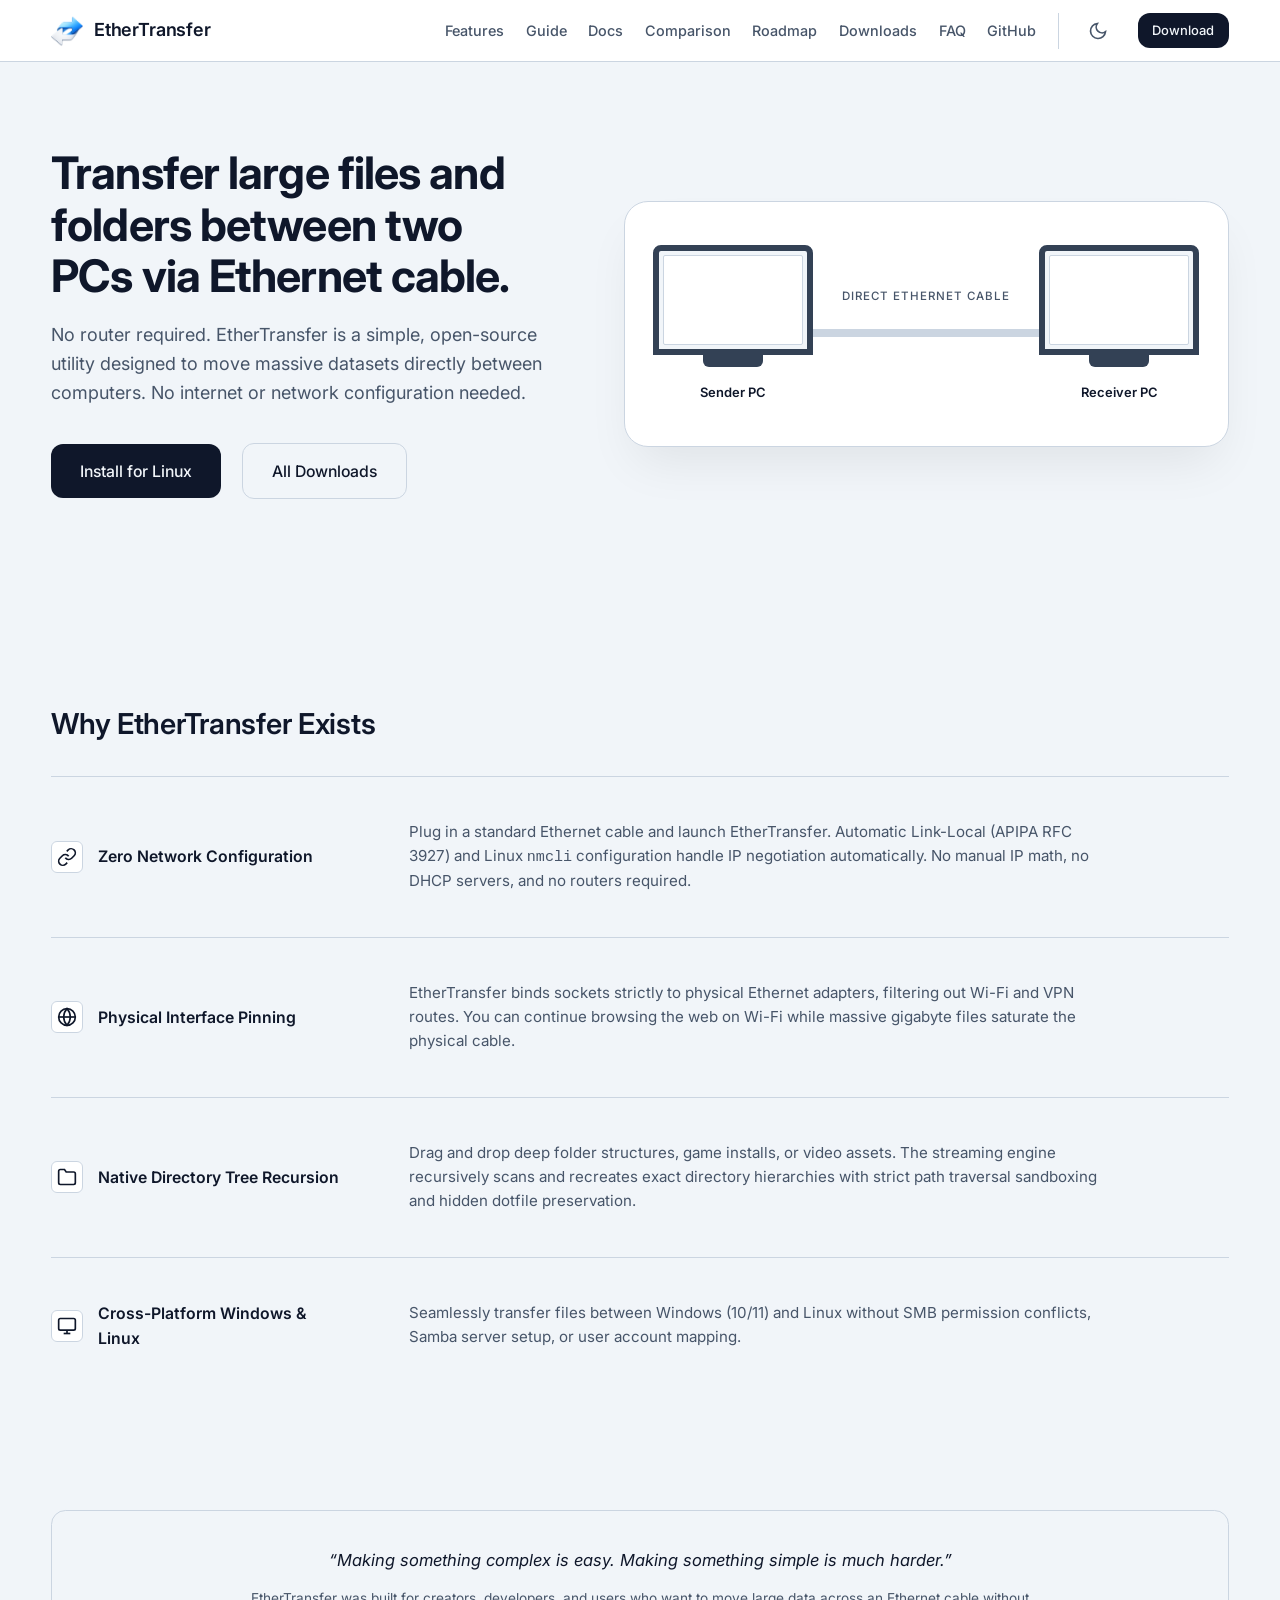
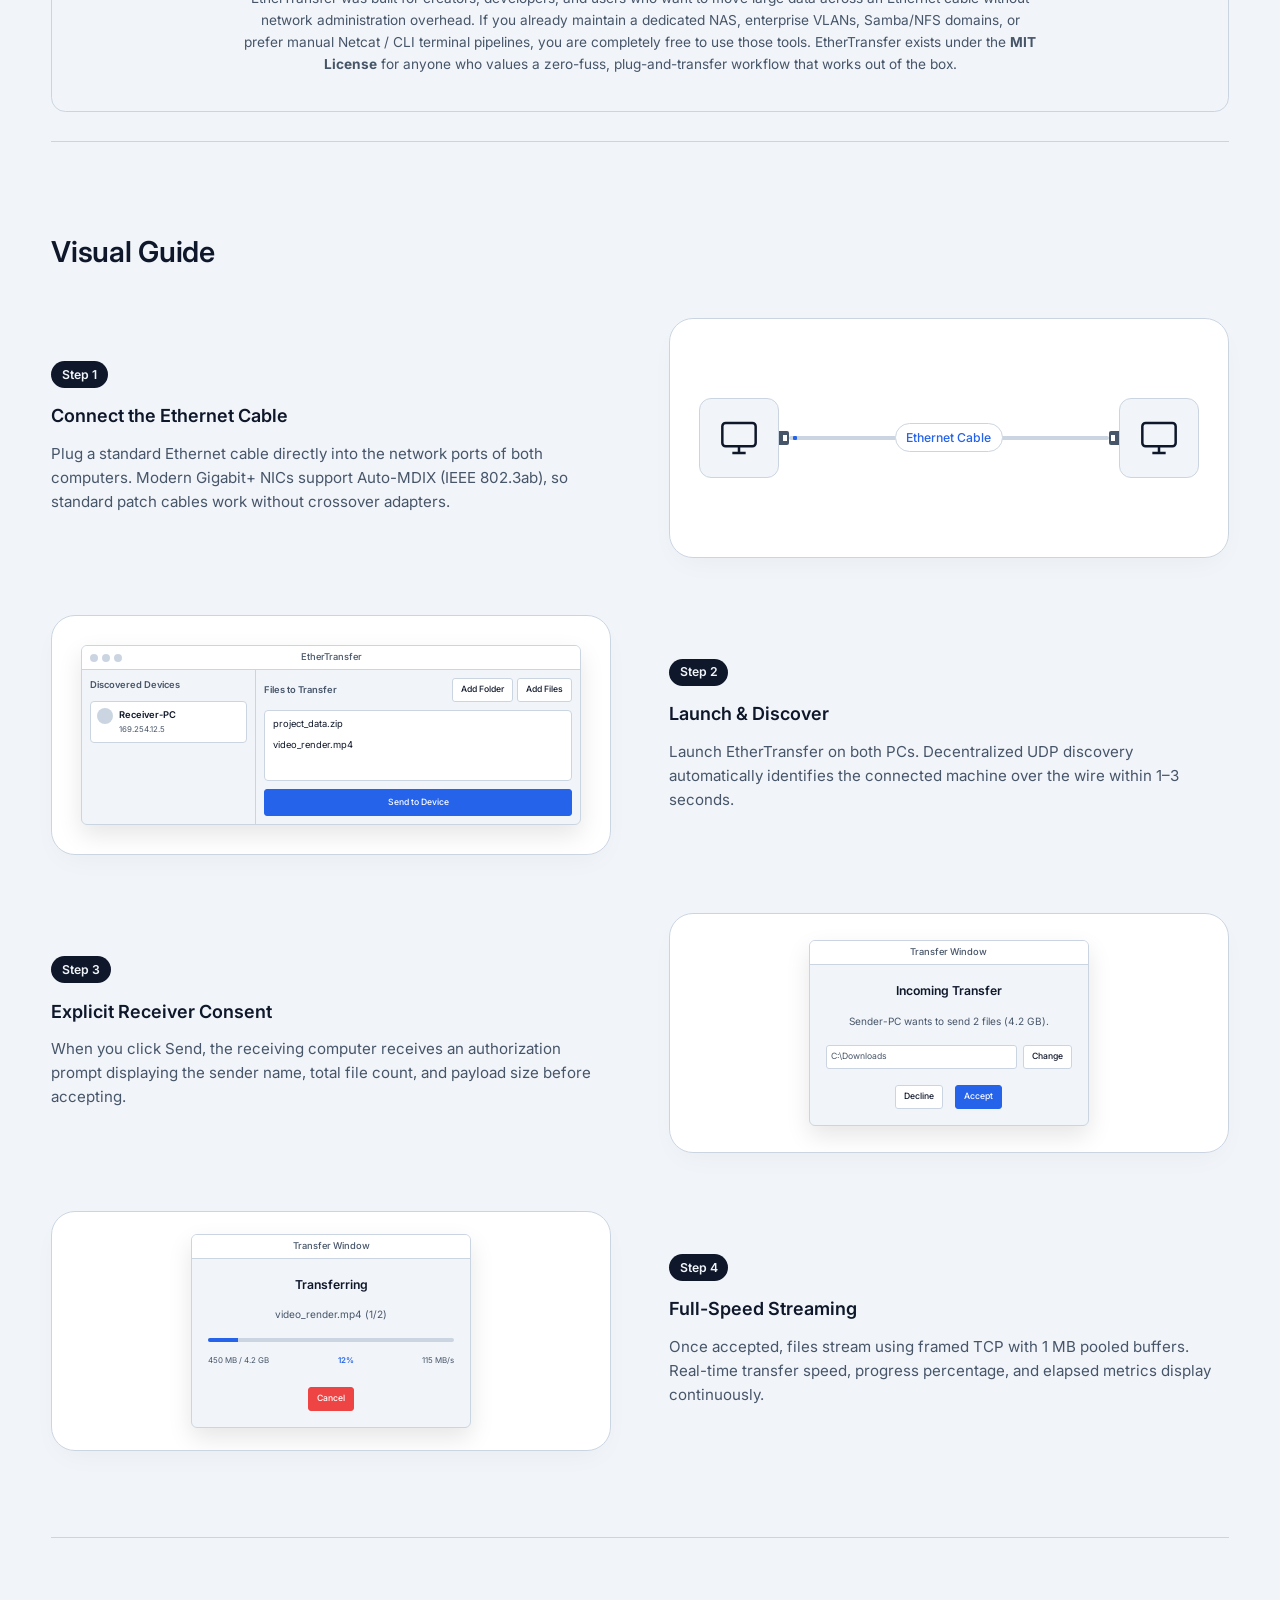
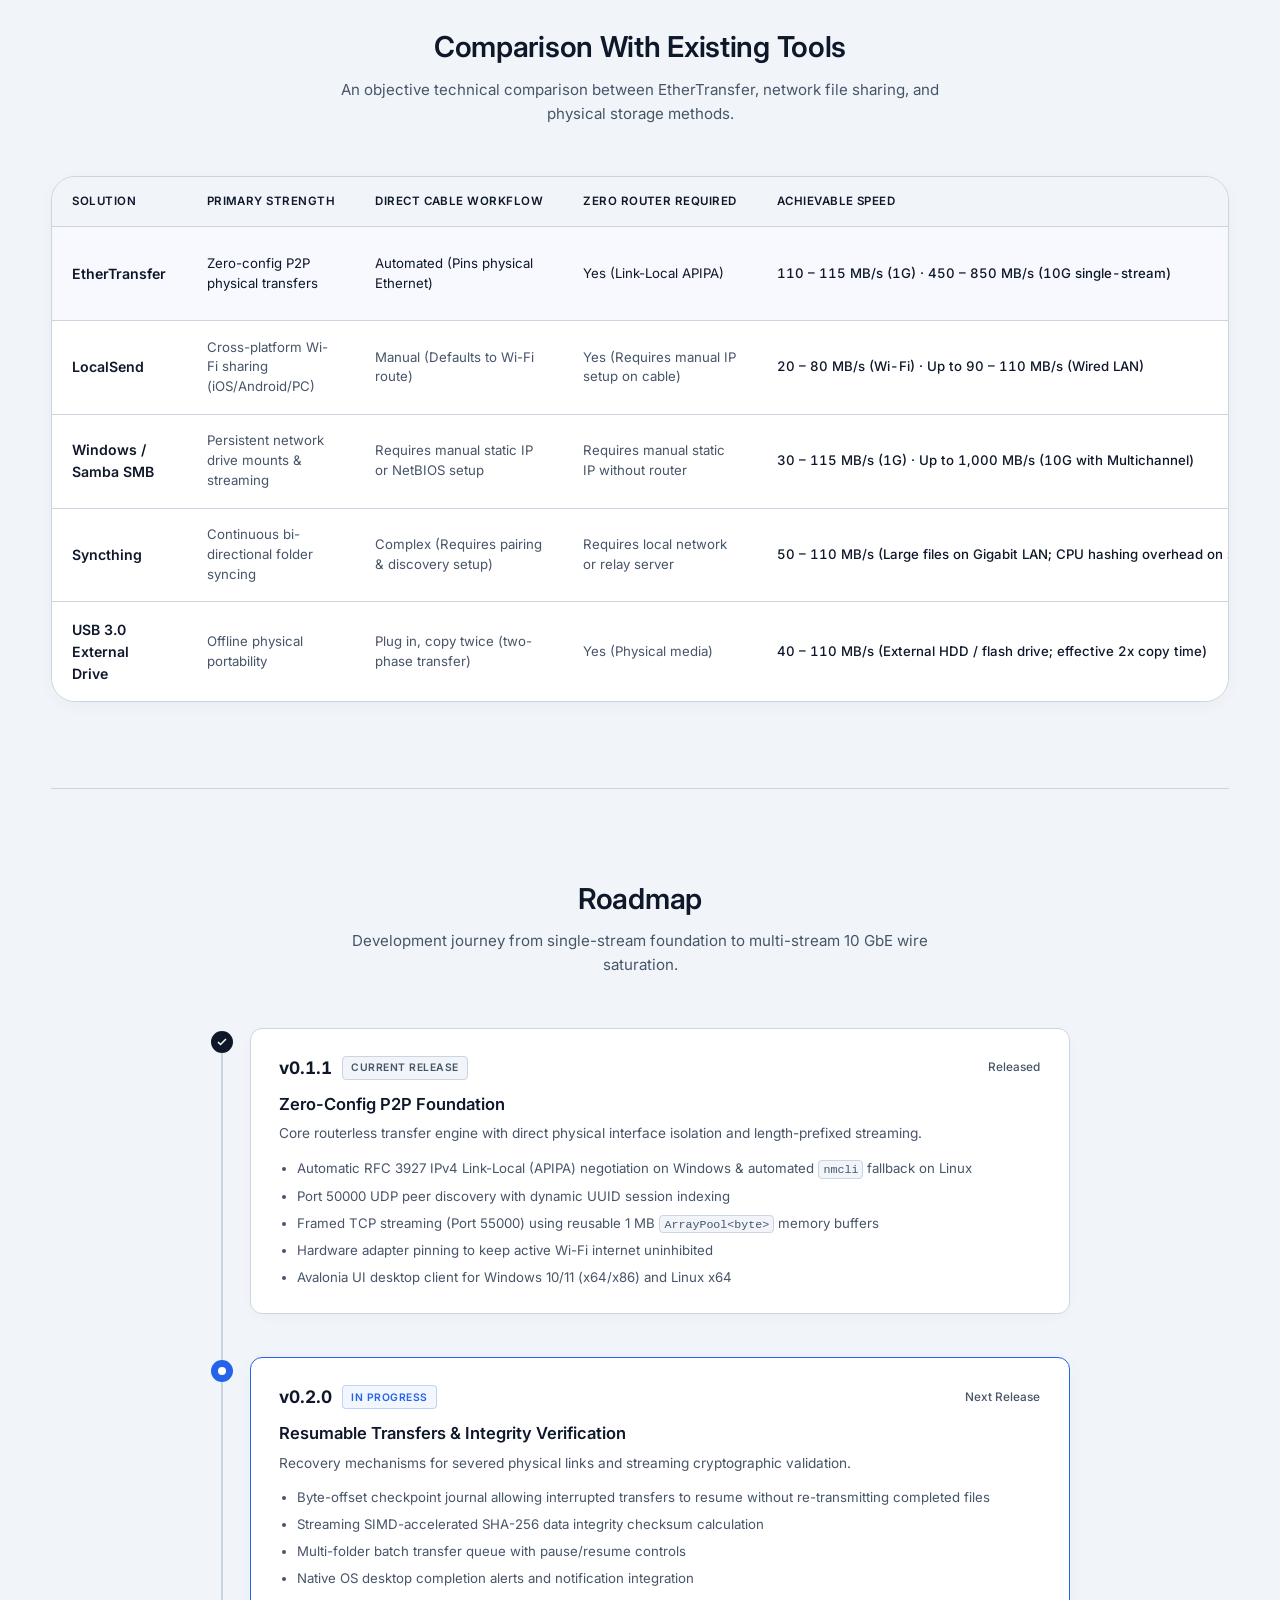
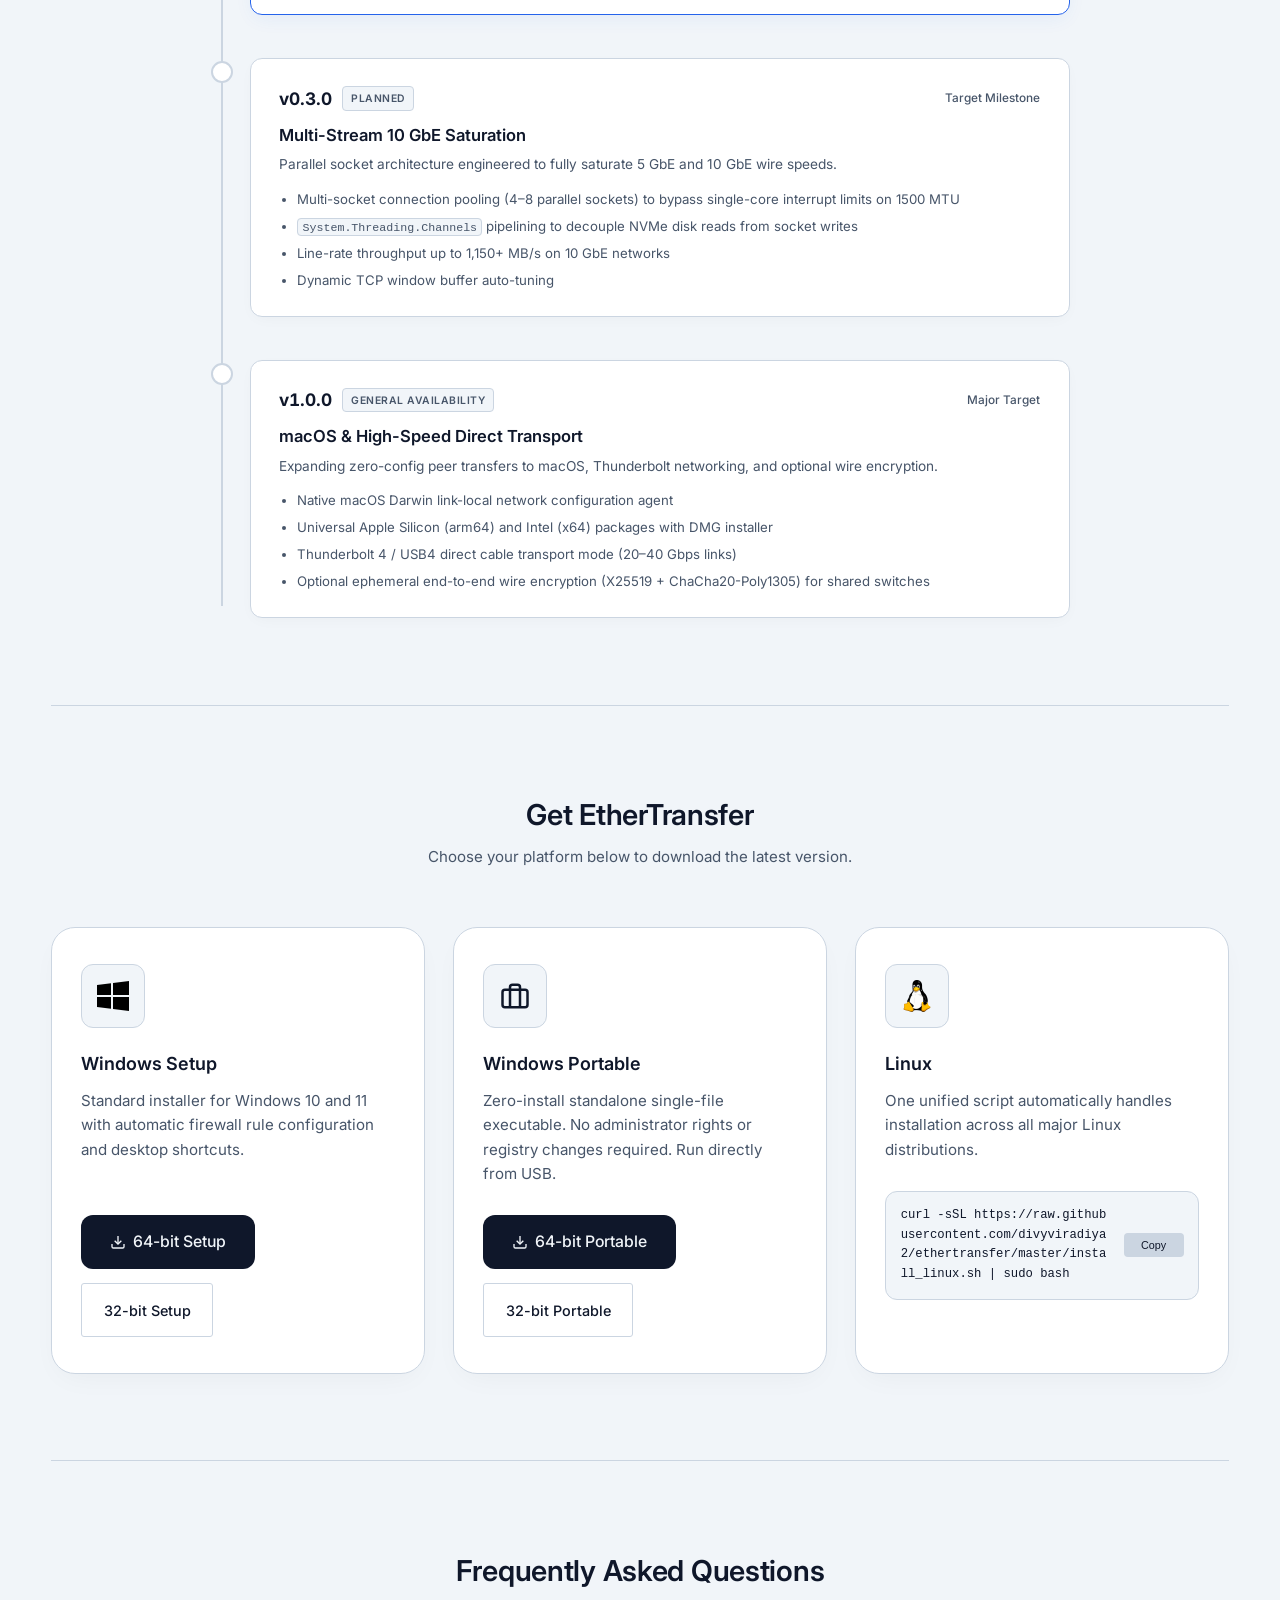
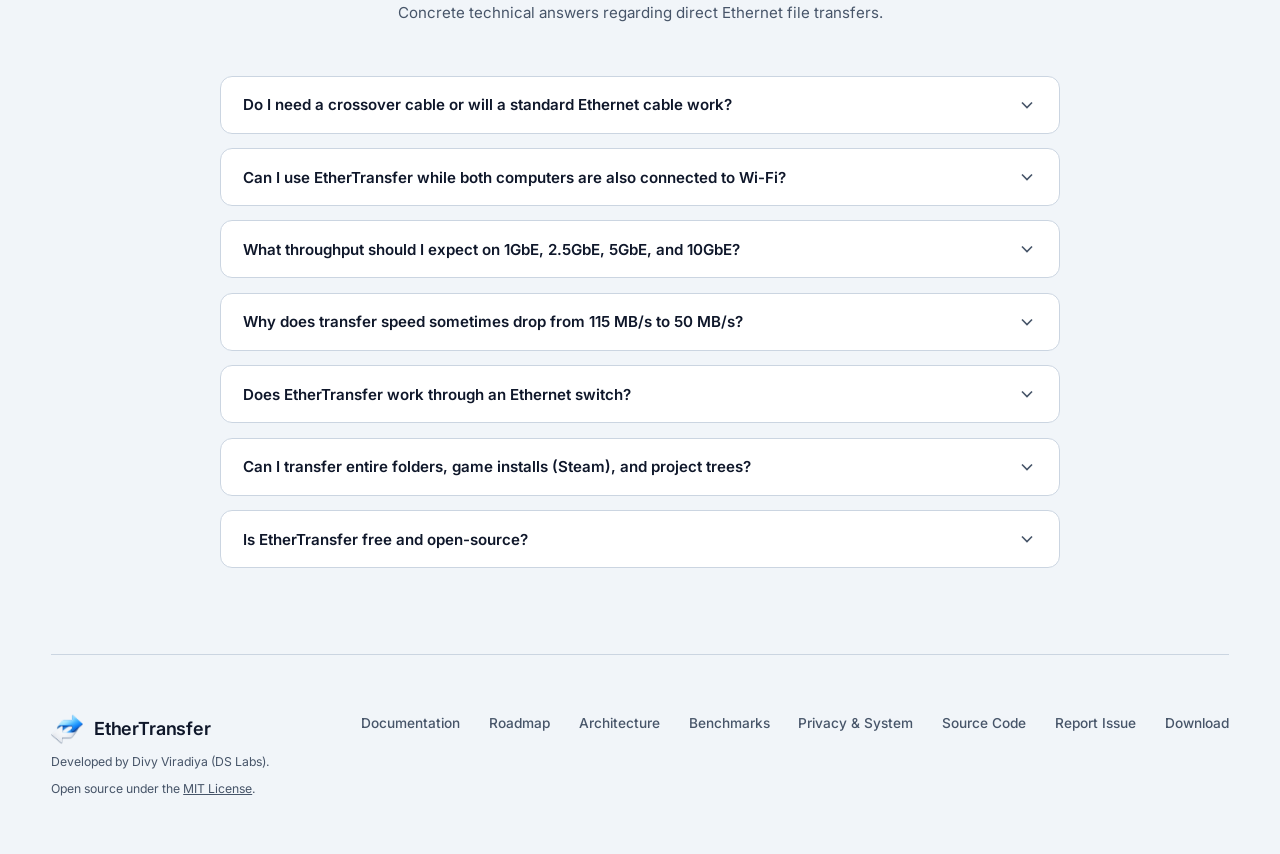
==== commit 7eb64a58: "docs truthness" ====
--- a/website/index.html
+++ b/website/index.html
@@ -45,7 +45,7 @@
         "priceCurrency": "USD"
       },
       "description": "EtherTransfer is an open-source utility for high-speed, direct PC-to-PC file and folder transfers over an Ethernet cable without a router, internet, or manual network configuration.",
-      "softwareVersion": "1.0.0",
+      "softwareVersion": "0.1.1",
       "downloadUrl": "https://github.com/divyviradiya2/ethertransfer/releases/latest",
       "url": "https://divyviradiya2.github.io/ethertransfer/",
       "image": "https://divyviradiya2.github.io/ethertransfer/assets/logo.png",
@@ -120,7 +120,7 @@
           "name": "How fast is direct Ethernet file transfer compared to Wi-Fi or USB?",
           "acceptedAnswer": {
             "@type": "Answer",
-            "text": "Direct Gigabit Ethernet achieves transfer speeds of 115 MB/s to 125 MB/s (~1 Gbps), and 10GbE reaches over 1,000 MB/s. A 100 GB dataset transfers in roughly 13 minutes on Gigabit Ethernet, compared to over 1.5 hours on typical Wi-Fi and 4+ hours on cloud storage."
+            "text": "Direct Gigabit Ethernet achieves payload transfer speeds of 110 MB/s to 115 MB/s (~1 Gbps TCP payload saturation), and 10GbE single-stream transfers reach 450 MB/s to 850 MB/s depending on storage speed and CPU interrupt handling. A 100 GB dataset transfers in roughly 14 minutes on Gigabit Ethernet, compared to over 1.5 hours on typical Wi-Fi and 4+ hours on cloud storage."
           }
         },
         {
@@ -183,8 +183,9 @@
                     <a href="#guide" class="nav-link">Guide</a>
                     <a href="docs.html" class="nav-link">Docs</a>
                     <a href="#comparison" class="nav-link">Comparison</a>
+                    <a href="#roadmap" class="nav-link">Roadmap</a>
+                    <a href="#downloads" class="nav-link">Downloads</a>
                     <a href="#faq" class="nav-link">FAQ</a>
-                    <a href="#downloads" class="nav-link">All Downloads</a>
                     <a href="https://github.com/divyviradiya2/ethertransfer" target="_blank" rel="noopener noreferrer" class="nav-link">GitHub</a>
                 </div>
                 <div class="nav-actions">
@@ -223,12 +224,16 @@
                     <span>Speed Comparison</span>
                     <svg viewBox="0 0 24 24" width="18" height="18" stroke="currentColor" stroke-width="2" fill="none"><polyline points="9 18 15 12 9 6"></polyline></svg>
                 </a>
-                <a href="#faq" class="mobile-nav-link">
-                    <span>FAQ</span>
+                <a href="#roadmap" class="mobile-nav-link">
+                    <span>Roadmap</span>
                     <svg viewBox="0 0 24 24" width="18" height="18" stroke="currentColor" stroke-width="2" fill="none"><polyline points="9 18 15 12 9 6"></polyline></svg>
                 </a>
                 <a href="#downloads" class="mobile-nav-link">
                     <span>All Downloads</span>
+                    <svg viewBox="0 0 24 24" width="18" height="18" stroke="currentColor" stroke-width="2" fill="none"><polyline points="9 18 15 12 9 6"></polyline></svg>
+                </a>
+                <a href="#faq" class="mobile-nav-link">
+                    <span>FAQ</span>
                     <svg viewBox="0 0 24 24" width="18" height="18" stroke="currentColor" stroke-width="2" fill="none"><polyline points="9 18 15 12 9 6"></polyline></svg>
                 </a>
                 <a href="https://github.com/divyviradiya2/ethertransfer" target="_blank" rel="noopener noreferrer" class="mobile-nav-link external">
@@ -524,7 +529,7 @@
                                 <td>Zero-config P2P physical transfers</td>
                                 <td>Automated (Pins physical Ethernet)</td>
                                 <td>Yes (Link-Local APIPA)</td>
-                                <td class="speed-val">115 MB/s (1G) &middot; Up to 1,150 MB/s (10G)</td>
+                                <td class="speed-val">110 &ndash; 115 MB/s (1G) &middot; 450 &ndash; 850 MB/s (10G single-stream)</td>
                                 <td>Plaintext local wire (UI consent gate)</td>
                             </tr>
                             <tr>
@@ -536,7 +541,7 @@
                                 <td>Cross-platform Wi-Fi sharing (iOS/Android/PC)</td>
                                 <td>Manual (Defaults to Wi-Fi route)</td>
                                 <td>Yes (Requires manual IP setup on cable)</td>
-                                <td class="speed-val">20 &ndash; 80 MB/s (Wi-Fi / LAN)</td>
+                                <td class="speed-val">20 &ndash; 80 MB/s (Wi-Fi) &middot; Up to 90 &ndash; 110 MB/s (Wired LAN)</td>
                                 <td>TLS 1.3 / HTTPS</td>
                             </tr>
                             <tr>
@@ -548,7 +553,7 @@
                                 <td>Persistent network drive mounts & streaming</td>
                                 <td>Requires manual static IP or NetBIOS setup</td>
                                 <td>Requires manual static IP without router</td>
-                                <td class="speed-val">30 &ndash; 115 MB/s (1G) &middot; Up to 1,000 MB/s (10G)</td>
+                                <td class="speed-val">30 &ndash; 115 MB/s (1G) &middot; Up to 1,000 MB/s (10G with Multichannel)</td>
                                 <td>SMB 3.1.1 AES-128/256</td>
                             </tr>
                             <tr>
@@ -560,7 +565,7 @@
                                 <td>Continuous bi-directional folder syncing</td>
                                 <td>Complex (Requires pairing & discovery setup)</td>
                                 <td>Requires local network or relay server</td>
-                                <td class="speed-val">20 &ndash; 70 MB/s (Block hashing overhead)</td>
+                                <td class="speed-val">50 &ndash; 110 MB/s (Large files on Gigabit LAN; CPU hashing overhead on small files)</td>
                                 <td>TLS 1.3 Block Sync</td>
                             </tr>
                             <tr>
@@ -572,7 +577,7 @@
                                 <td>Offline physical portability</td>
                                 <td>Plug in, copy twice (two-phase transfer)</td>
                                 <td>Yes (Physical media)</td>
-                                <td class="speed-val">40 &ndash; 90 MB/s (Effective 2x copy time)</td>
+                                <td class="speed-val">40 &ndash; 110 MB/s (External HDD / flash drive; effective 2x copy time)</td>
                                 <td>Optional (BitLocker)</td>
                             </tr>
                         </tbody>
@@ -580,6 +585,114 @@
                 </div>
             </section>
 
+            <section id="roadmap" class="roadmap-section">
+                <div class="section-header">
+                    <h2>Roadmap</h2>
+                    <p>Development journey from single-stream foundation to multi-stream 10 GbE wire saturation.</p>
+                </div>
+
+                <div class="roadmap-journey">
+                    <!-- Stage 1: v0.1.1 Released -->
+                    <div class="journey-step step-completed">
+                        <div class="journey-node">
+                            <div class="node-dot">
+                                <svg viewBox="0 0 24 24" width="12" height="12" stroke="currentColor" stroke-width="3" fill="none"><polyline points="20 6 9 17 4 12"></polyline></svg>
+                            </div>
+                        </div>
+                        <div class="journey-content">
+                            <div class="journey-header">
+                                <div class="journey-title-wrap">
+                                    <span class="journey-ver">v0.1.1</span>
+                                    <span class="journey-badge">Current Release</span>
+                                </div>
+                                <span class="journey-quarter">Released</span>
+                            </div>
+                            <h3 class="journey-heading">Zero-Config P2P Foundation</h3>
+                            <p class="journey-desc">Core routerless transfer engine with direct physical interface isolation and length-prefixed streaming.</p>
+                            <ul class="journey-list">
+                                <li>Automatic RFC 3927 IPv4 Link-Local (APIPA) negotiation on Windows &amp; automated <code>nmcli</code> fallback on Linux</li>
+                                <li>Port 50000 UDP peer discovery with dynamic UUID session indexing</li>
+                                <li>Framed TCP streaming (Port 55000) using reusable 1 MB <code>ArrayPool&lt;byte&gt;</code> memory buffers</li>
+                                <li>Hardware adapter pinning to keep active Wi-Fi internet uninhibited</li>
+                                <li>Avalonia UI desktop client for Windows 10/11 (x64/x86) and Linux x64</li>
+                            </ul>
+                        </div>
+                    </div>
+
+                    <!-- Stage 2: v0.2.0 In Progress -->
+                    <div class="journey-step step-active">
+                        <div class="journey-node">
+                            <div class="node-dot active-dot"></div>
+                        </div>
+                        <div class="journey-content">
+                            <div class="journey-header">
+                                <div class="journey-title-wrap">
+                                    <span class="journey-ver">v0.2.0</span>
+                                    <span class="journey-badge badge-active">In Progress</span>
+                                </div>
+                                <span class="journey-quarter">Next Release</span>
+                            </div>
+                            <h3 class="journey-heading">Resumable Transfers &amp; Integrity Verification</h3>
+                            <p class="journey-desc">Recovery mechanisms for severed physical links and streaming cryptographic validation.</p>
+                            <ul class="journey-list">
+                                <li>Byte-offset checkpoint journal allowing interrupted transfers to resume without re-transmitting completed files</li>
+                                <li>Streaming SIMD-accelerated SHA-256 data integrity checksum calculation</li>
+                                <li>Multi-folder batch transfer queue with pause/resume controls</li>
+                                <li>Native OS desktop completion alerts and notification integration</li>
+                            </ul>
+                        </div>
+                    </div>
+
+                    <!-- Stage 3: v0.3.0 Planned -->
+                    <div class="journey-step step-planned">
+                        <div class="journey-node">
+                            <div class="node-dot"></div>
+                        </div>
+                        <div class="journey-content">
+                            <div class="journey-header">
+                                <div class="journey-title-wrap">
+                                    <span class="journey-ver">v0.3.0</span>
+                                    <span class="journey-badge">Planned</span>
+                                </div>
+                                <span class="journey-quarter">Target Milestone</span>
+                            </div>
+                            <h3 class="journey-heading">Multi-Stream 10 GbE Saturation</h3>
+                            <p class="journey-desc">Parallel socket architecture engineered to fully saturate 5 GbE and 10 GbE wire speeds.</p>
+                            <ul class="journey-list">
+                                <li>Multi-socket connection pooling (4–8 parallel sockets) to bypass single-core interrupt limits on 1500 MTU</li>
+                                <li><code>System.Threading.Channels</code> pipelining to decouple NVMe disk reads from socket writes</li>
+                                <li>Line-rate throughput up to 1,150+ MB/s on 10 GbE networks</li>
+                                <li>Dynamic TCP window buffer auto-tuning</li>
+                            </ul>
+                        </div>
+                    </div>
+
+                    <!-- Stage 4: v1.0.0 Future Target -->
+                    <div class="journey-step step-future">
+                        <div class="journey-node">
+                            <div class="node-dot"></div>
+                        </div>
+                        <div class="journey-content">
+                            <div class="journey-header">
+                                <div class="journey-title-wrap">
+                                    <span class="journey-ver">v1.0.0</span>
+                                    <span class="journey-badge">General Availability</span>
+                                </div>
+                                <span class="journey-quarter">Major Target</span>
+                            </div>
+                            <h3 class="journey-heading">macOS &amp; High-Speed Direct Transport</h3>
+                            <p class="journey-desc">Expanding zero-config peer transfers to macOS, Thunderbolt networking, and optional wire encryption.</p>
+                            <ul class="journey-list">
+                                <li>Native macOS Darwin link-local network configuration agent</li>
+                                <li>Universal Apple Silicon (arm64) and Intel (x64) packages with DMG installer</li>
+                                <li>Thunderbolt 4 / USB4 direct cable transport mode (20–40 Gbps links)</li>
+                                <li>Optional ephemeral end-to-end wire encryption (X25519 + ChaCha20-Poly1305) for shared switches</li>
+                            </ul>
+                        </div>
+                    </div>
+                </div>
+            </section>
+
             <section id="downloads" class="downloads-section">
                 <div class="downloads-header">
                     <h2>Get EtherTransfer</h2>
@@ -592,15 +705,32 @@
                         <div class="os-icon">
                             <img src="assets/windows.png" alt="Windows" width="32" height="32" class="os-asset invert-on-dark">
                         </div>
-                        <h3>Windows</h3>
-                        <p>Available for Windows 10 and 11. Choose the version that matches your system architecture.</p>
+                        <h3>Windows Setup</h3>
+                        <p>Standard installer for Windows 10 and 11 with automatic firewall rule configuration and desktop shortcuts.</p>
                         <div class="dl-actions">
                             <a href="https://github.com/divyviradiya2/ethertransfer/releases/latest/download/EtherTransfer_Setup_x64.exe" class="btn-primary dl-btn">
                                 <svg viewBox="0 0 24 24" width="16" height="16" stroke="currentColor" stroke-width="2" fill="none"><path d="M21 15v4a2 2 0 0 1-2 2H5a2 2 0 0 1-2-2v-4"/><polyline points="7 10 12 15 17 10"/><line x1="12" y1="15" x2="12" y2="3"/></svg>
-                                64-bit Download
+                                64-bit Setup
                             </a>
                             <a href="https://github.com/divyviradiya2/ethertransfer/releases/latest/download/EtherTransfer_Setup_x86.exe" class="ui-btn dl-btn-alt">
-                                32-bit Download
+                                32-bit Setup
+                            </a>
+                        </div>
+                    </div>
+
+                    <div class="download-card">
+                        <div class="os-icon">
+                            <svg viewBox="0 0 24 24" width="30" height="30" stroke="currentColor" stroke-width="2" fill="none" class="os-asset"><rect x="2" y="7" width="20" height="14" rx="2" ry="2"></rect><path d="M16 21V5a2 2 0 0 0-2-2h-4a2 2 0 0 0-2 2v16"></path></svg>
+                        </div>
+                        <h3>Windows Portable</h3>
+                        <p>Zero-install standalone single-file executable. No administrator rights or registry changes required. Run directly from USB.</p>
+                        <div class="dl-actions">
+                            <a href="https://github.com/divyviradiya2/ethertransfer/releases/latest/download/EtherTransfer_Portable_x64.exe" class="btn-primary dl-btn">
+                                <svg viewBox="0 0 24 24" width="16" height="16" stroke="currentColor" stroke-width="2" fill="none"><path d="M21 15v4a2 2 0 0 1-2 2H5a2 2 0 0 1-2-2v-4"/><polyline points="7 10 12 15 17 10"/><line x1="12" y1="15" x2="12" y2="3"/></svg>
+                                64-bit Portable
+                            </a>
+                            <a href="https://github.com/divyviradiya2/ethertransfer/releases/latest/download/EtherTransfer_Portable_x86.exe" class="ui-btn dl-btn-alt">
+                                32-bit Portable
                             </a>
                         </div>
                     </div>
@@ -652,7 +782,7 @@
                             <svg class="faq-chevron" viewBox="0 0 24 24" width="20" height="20" stroke="currentColor" stroke-width="2" fill="none"><polyline points="6 9 12 15 18 9"></polyline></svg>
                         </button>
                         <div class="faq-answer">
-                            <p>On 1 GbE, EtherTransfer sustains <strong>110–115 MB/s</strong>, saturating the physical line rate. On 2.5 GbE, it reaches <strong>270–285 MB/s</strong> (requires SATA SSD or NVMe). On 5 GbE, it reaches <strong>500–560 MB/s</strong>. On 10 GbE, a single plain TCP stream reaches <strong>450–850 MB/s</strong> (limited by standard 1500 MTU single-core interrupt load), while multi-stream pipelining on fast PCIe Gen 3/4 NVMe SSDs reaches <strong>1,100–1,150 MB/s</strong>.</p>
+                            <p>On 1 GbE, EtherTransfer sustains <strong>110–115 MB/s</strong>, saturating the physical TCP payload capacity. On 2.5 GbE, it reaches <strong>270–285 MB/s</strong> (requires SATA SSD or NVMe). On 5 GbE, single-stream transfers reach <strong>450–540 MB/s</strong>. On 10 GbE, a single plain TCP stream reaches <strong>450–850 MB/s</strong> (limited by standard 1500 MTU single-core interrupt load and sequential I/O). Full 10 GbE multi-stream socket saturation (1,150+ MB/s) is planned for a future release.</p>
                         </div>
                     </div>
 
@@ -707,10 +837,11 @@
                         <span class="brand-name">EtherTransfer</span>
                     </div>
                     <p class="copyright">Developed by Divy Viradiya (DS Labs).</p>
-                    <p class="copyright">Open source under the <a href="https://github.com/divyviradiya2/ethertransfer/blob/main/LICENSE" target="_blank" class="text-link">MIT License</a>.</p>
+                    <p class="copyright">Open source under the <a href="https://github.com/divyviradiya2/ethertransfer/blob/master/LICENSE" target="_blank" class="text-link">MIT License</a>.</p>
                 </div>
                 <div class="footer-links">
                     <a href="docs.html">Documentation</a>
+                    <a href="#roadmap">Roadmap</a>
                     <a href="docs.html#architecture-networking">Architecture</a>
                     <a href="docs.html#performance-benchmarks">Benchmarks</a>
                     <a href="#" id="privacyOpenBtn">Privacy & System</a>
--- a/website/styles.css
+++ b/website/styles.css
@@ -1009,15 +1009,15 @@
 
 .downloads-grid {
     display: grid;
-    grid-template-columns: 1fr 1fr;
-    gap: 3rem;
+    grid-template-columns: repeat(3, 1fr);
+    gap: 2rem;
 }
 
 .download-card {
     background-color: var(--bg-panel);
     border: 1px solid var(--border-color);
     border-radius: var(--radius-lg);
-    padding: 3rem;
+    padding: 2.5rem 2rem;
     box-shadow: 0 10px 30px -10px rgba(0, 0, 0, 0.05);
     display: flex;
     flex-direction: column;
@@ -1194,6 +1194,195 @@
     white-space: nowrap;
 }
 
+/* ==========================================================================
+   Roadmap Section Styling (Line-based Journey Timeline)
+   ========================================================================== */
+.roadmap-section {
+    padding: 6rem 0;
+    border-top: 1px solid var(--border-color);
+}
+
+.roadmap-journey {
+    position: relative;
+    max-width: 860px;
+    margin: 3.5rem auto 0 auto;
+    padding-left: 2.75rem;
+}
+
+.roadmap-journey::before {
+    content: '';
+    position: absolute;
+    top: 12px;
+    bottom: 12px;
+    left: 11px;
+    width: 2px;
+    background: var(--border-color);
+}
+
+.journey-step {
+    position: relative;
+    padding-bottom: 3rem;
+    display: flex;
+    flex-direction: column;
+}
+
+.journey-step:last-child {
+    padding-bottom: 0;
+}
+
+.journey-node {
+    position: absolute;
+    left: -2.75rem;
+    top: 2px;
+    width: 24px;
+    height: 24px;
+    display: flex;
+    align-items: center;
+    justify-content: center;
+    z-index: 2;
+}
+
+.node-dot {
+    width: 22px;
+    height: 22px;
+    border-radius: 50%;
+    background-color: var(--bg-panel);
+    border: 2px solid var(--border-color);
+    display: flex;
+    align-items: center;
+    justify-content: center;
+    color: var(--text-muted);
+    transition: all 0.2s ease;
+}
+
+.step-completed .node-dot {
+    background-color: var(--text-main);
+    border-color: var(--text-main);
+    color: var(--bg-panel);
+}
+
+.step-active .node-dot {
+    background-color: var(--accent);
+    border-color: var(--accent);
+}
+
+.node-dot.active-dot::after {
+    content: '';
+    width: 8px;
+    height: 8px;
+    border-radius: 50%;
+    background-color: #ffffff;
+}
+
+.journey-content {
+    background-color: var(--bg-panel);
+    border: 1px solid var(--border-color);
+    border-radius: var(--radius-md);
+    padding: 1.75rem 2rem;
+    box-shadow: 0 4px 16px -4px rgba(0, 0, 0, 0.04);
+    transition: border-color 0.2s, box-shadow 0.2s;
+}
+
+.journey-content:hover {
+    border-color: var(--text-muted);
+}
+
+.step-active .journey-content {
+    border-color: var(--accent);
+    box-shadow: 0 6px 20px -4px rgba(37, 99, 235, 0.08);
+}
+
+[data-theme="dark"] .step-active .journey-content {
+    box-shadow: 0 6px 20px -4px rgba(0, 122, 255, 0.15);
+}
+
+.journey-header {
+    display: flex;
+    justify-content: space-between;
+    align-items: center;
+    flex-wrap: wrap;
+    gap: 0.75rem;
+    margin-bottom: 0.65rem;
+}
+
+.journey-title-wrap {
+    display: flex;
+    align-items: center;
+    gap: 0.75rem;
+}
+
+.journey-ver {
+    font-size: 1.2rem;
+    font-weight: 700;
+    letter-spacing: -0.01em;
+    color: var(--text-main);
+    font-variant-numeric: tabular-nums;
+}
+
+.journey-badge {
+    display: inline-block;
+    font-size: 0.72rem;
+    font-weight: 600;
+    text-transform: uppercase;
+    letter-spacing: 0.05em;
+    padding: 0.2rem 0.55rem;
+    border-radius: 4px;
+    border: 1px solid var(--border-color);
+    background-color: var(--bg-base);
+    color: var(--text-muted);
+}
+
+.journey-badge.badge-active {
+    color: var(--accent);
+    background-color: rgba(37, 99, 235, 0.06);
+    border-color: rgba(37, 99, 235, 0.25);
+}
+
+[data-theme="dark"] .journey-badge.badge-active {
+    background-color: rgba(0, 122, 255, 0.1);
+    border-color: rgba(0, 122, 255, 0.3);
+}
+
+.journey-quarter {
+    font-size: 0.82rem;
+    color: var(--text-muted);
+    font-weight: 500;
+}
+
+.journey-heading {
+    font-size: 1.15rem;
+    font-weight: 600;
+    color: var(--text-main);
+    margin-bottom: 0.4rem;
+}
+
+.journey-desc {
+    font-size: 0.95rem;
+    color: var(--text-muted);
+    line-height: 1.5;
+    margin-bottom: 1rem;
+}
+
+.journey-list {
+    list-style-type: disc;
+    padding-left: 1.25rem;
+    display: flex;
+    flex-direction: column;
+    gap: 0.45rem;
+    color: var(--text-muted);
+    font-size: 0.92rem;
+    line-height: 1.55;
+}
+
+.journey-list code {
+    font-size: 0.88em;
+    padding: 0.15em 0.35em;
+    background-color: var(--bg-base);
+    border: 1px solid var(--border-color);
+    border-radius: 4px;
+    font-family: monospace;
+}
+
 .faq-section {
     padding: 6rem 0;
     border-top: 1px solid var(--border-color);
@@ -1437,6 +1626,11 @@
     .feature-row {
         grid-template-columns: 240px 1fr;
         gap: 2.5rem;
+    }
+
+    .downloads-grid {
+        grid-template-columns: 1fr;
+        gap: 2rem;
     }
 }
 
@@ -1723,8 +1917,37 @@
     }
 
     .comparison-section,
+    .roadmap-section,
     .faq-section {
         padding: 4.5rem 0;
+    }
+
+    .roadmap-journey {
+        padding-left: 2.25rem;
+        margin-top: 2rem;
+    }
+
+    .roadmap-journey::before {
+        left: 9px;
+    }
+
+    .journey-node {
+        left: -2.25rem;
+    }
+
+    .node-dot {
+        width: 20px;
+        height: 20px;
+    }
+
+    .journey-content {
+        padding: 1.25rem 1.25rem;
+    }
+
+    .journey-header {
+        flex-direction: column;
+        align-items: flex-start;
+        gap: 0.35rem;
     }
 
     .section-header {
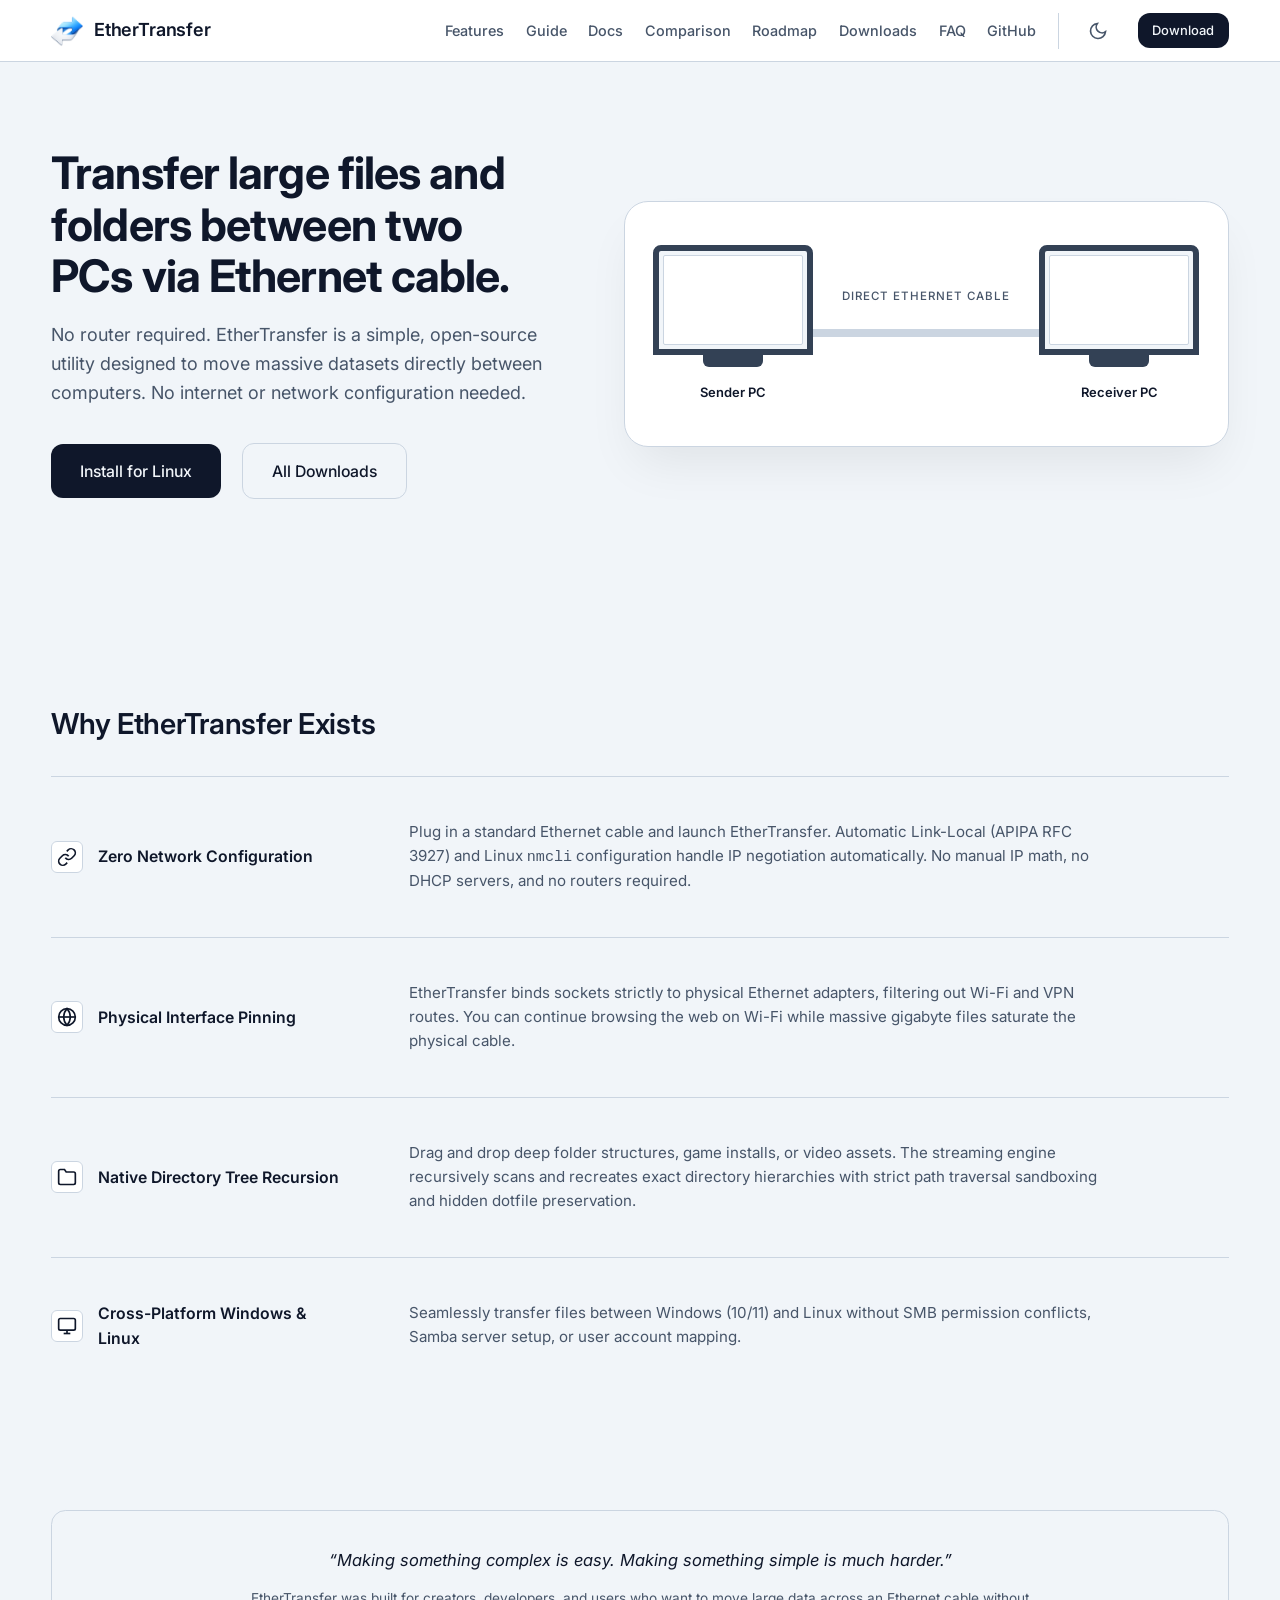
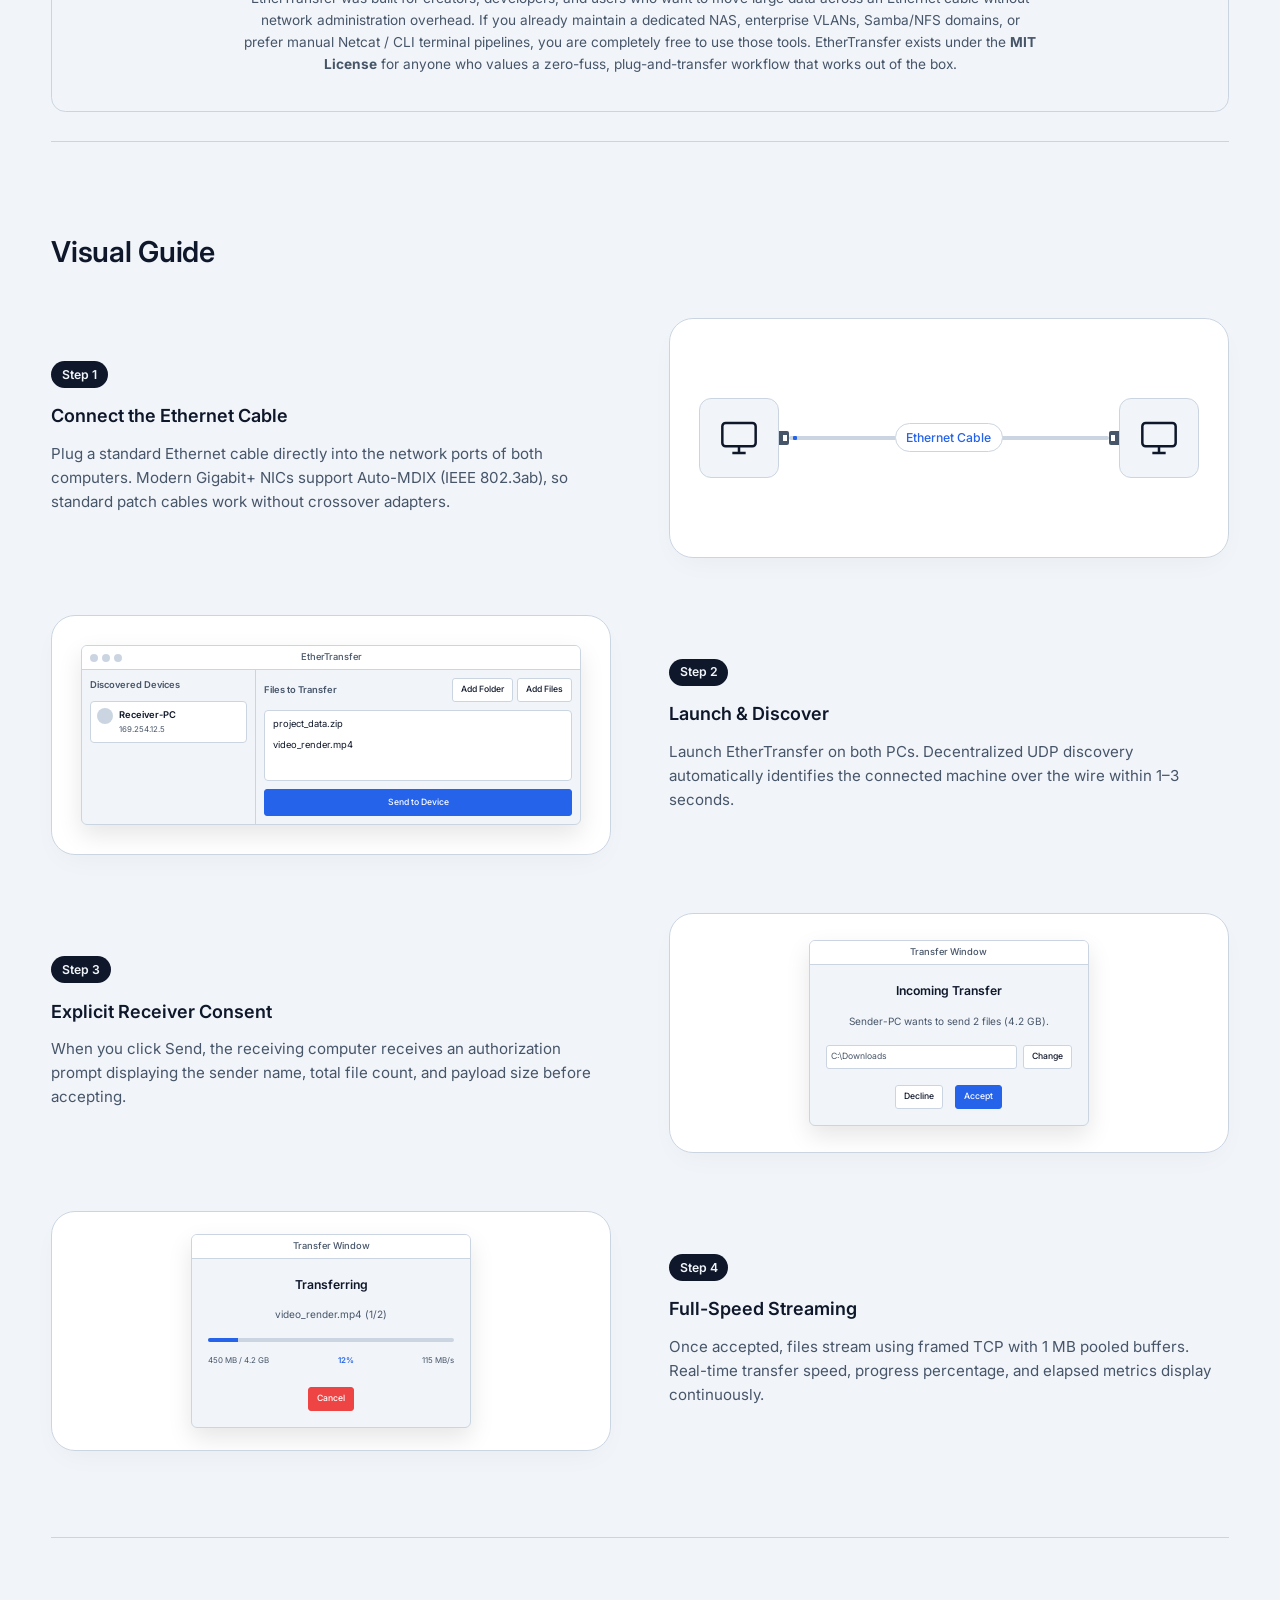
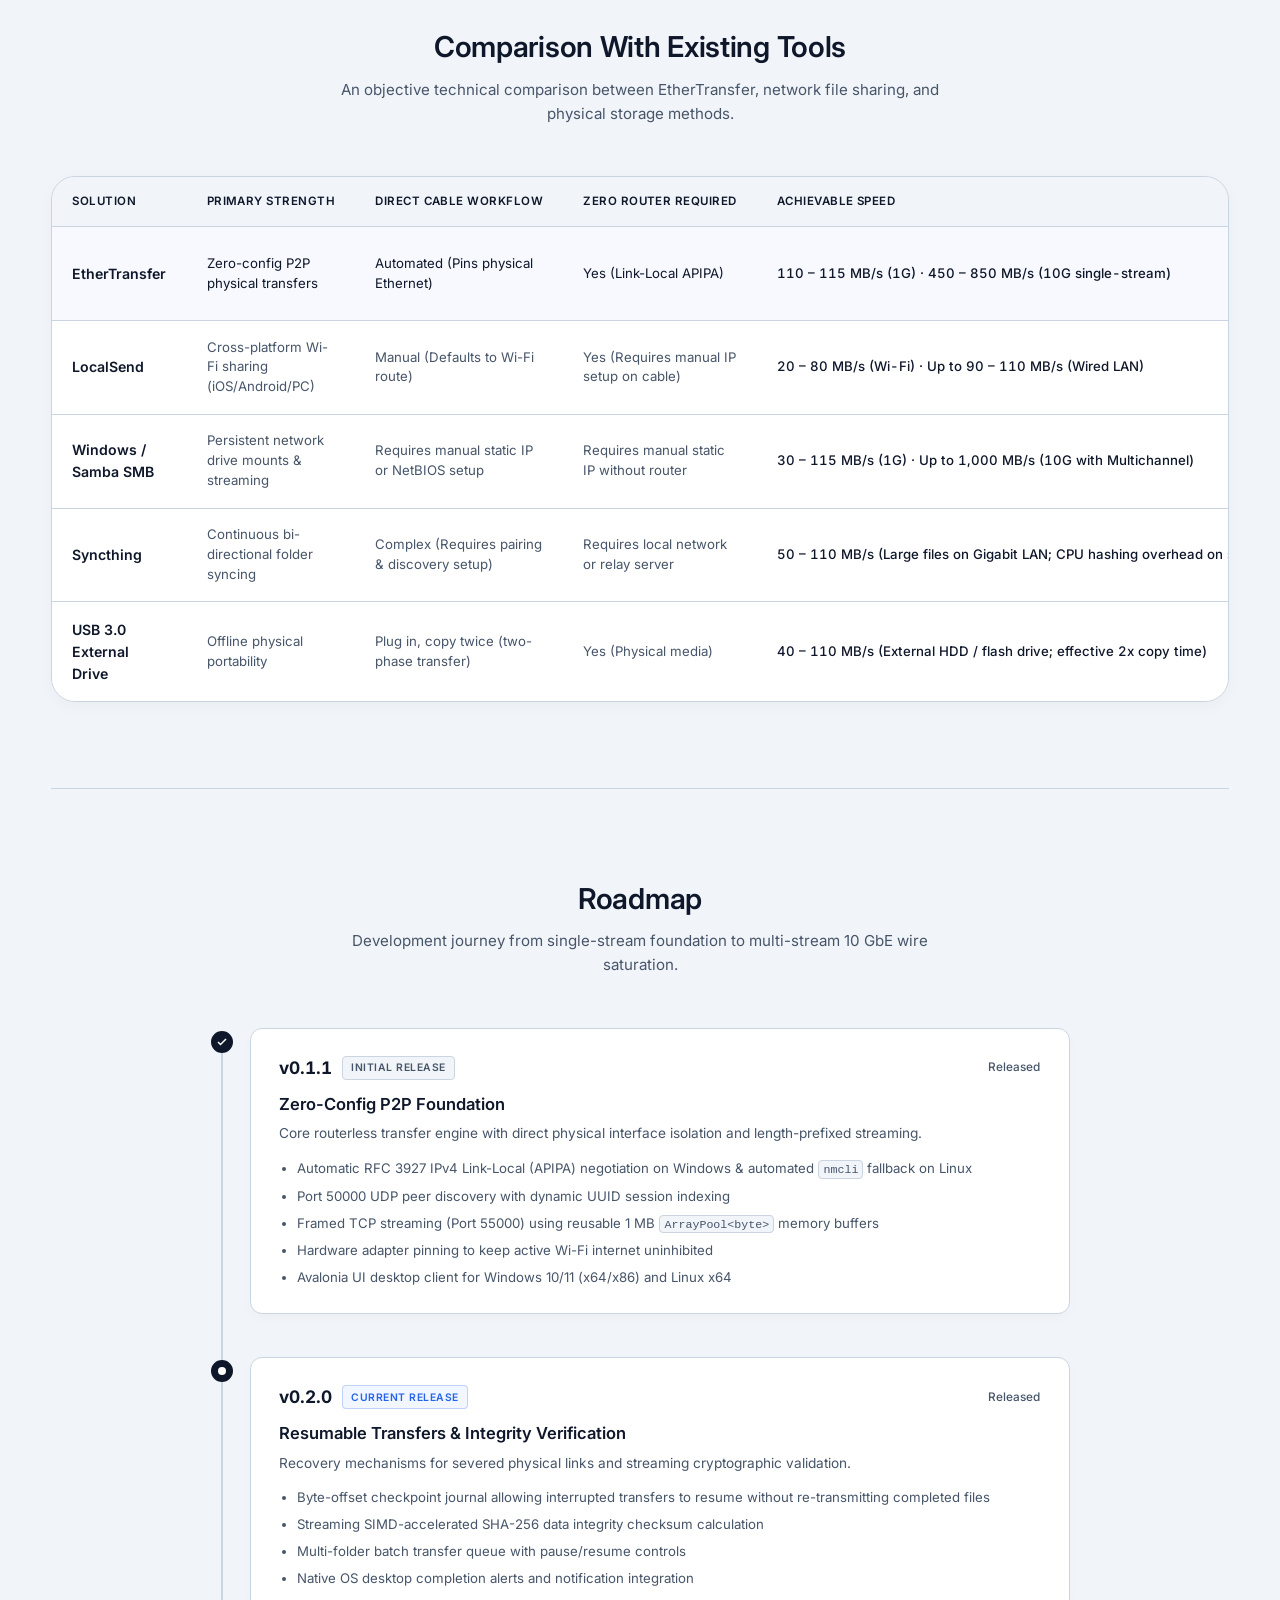
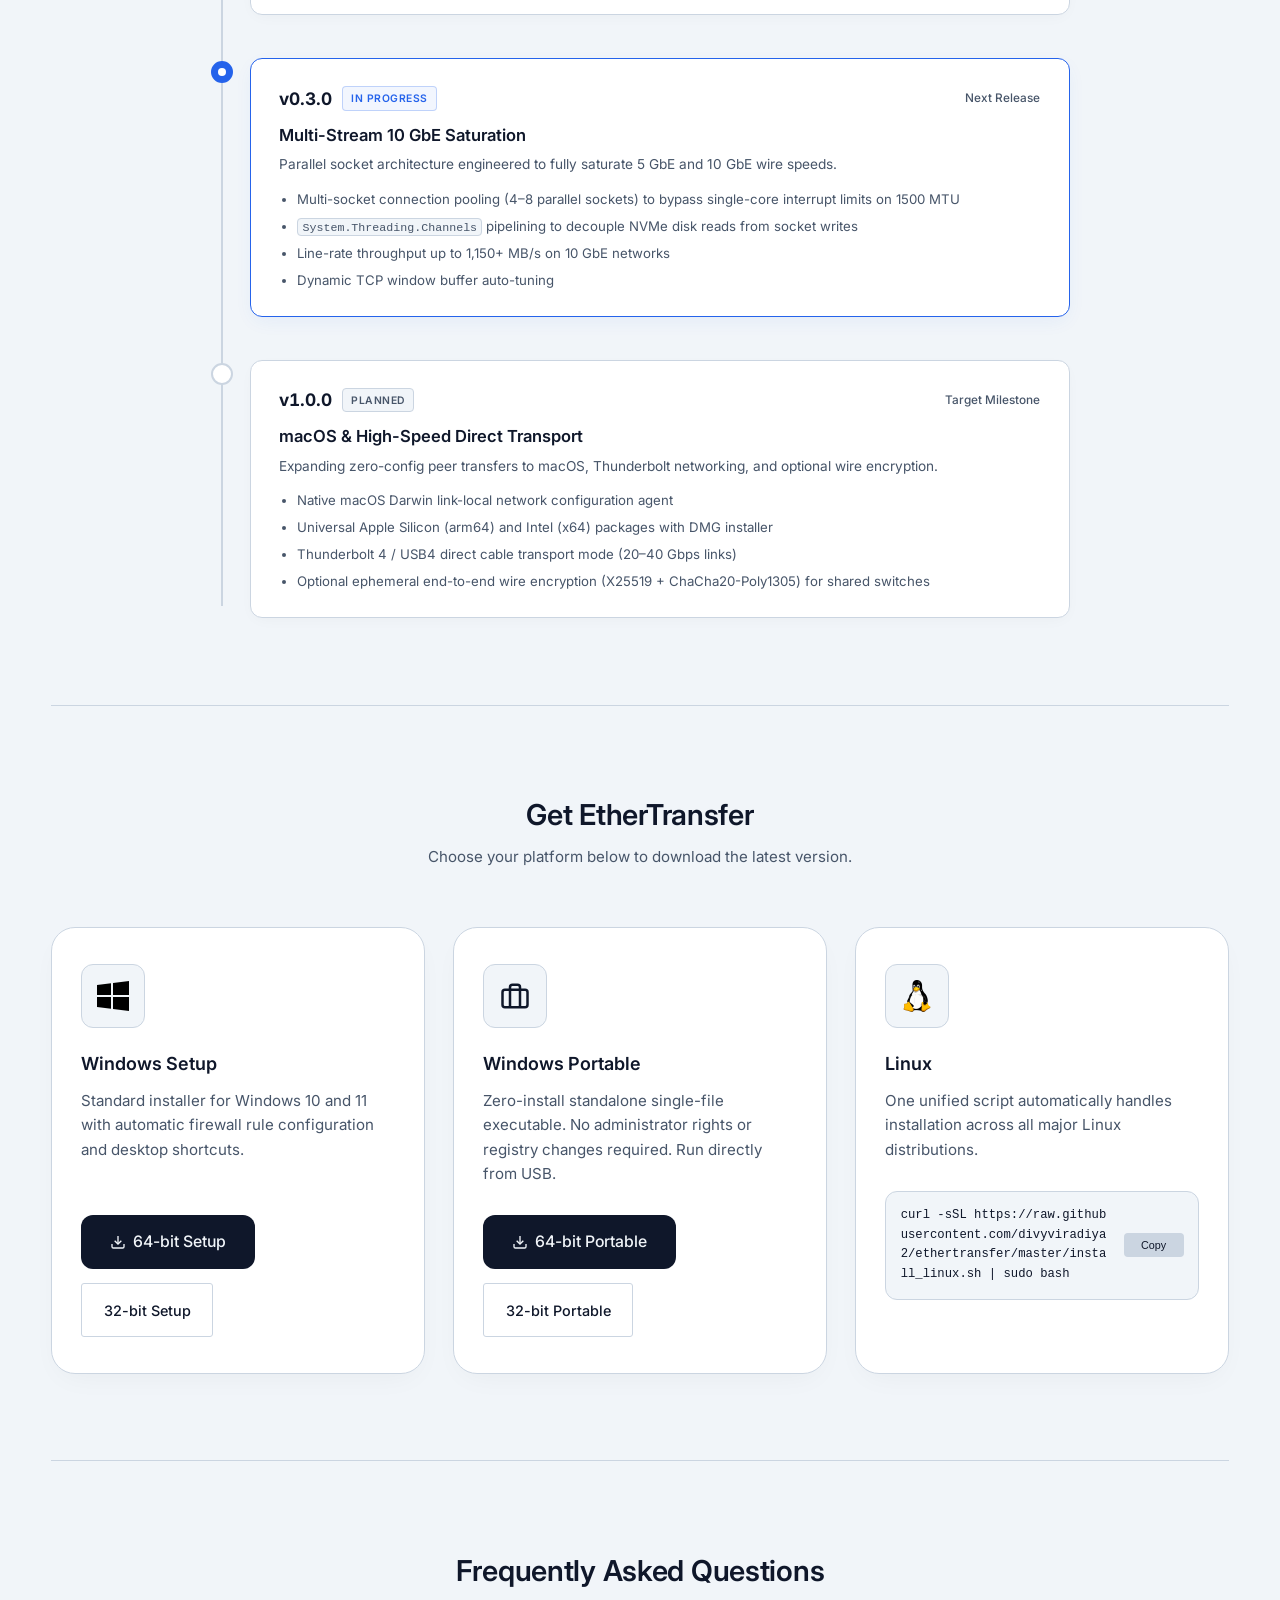
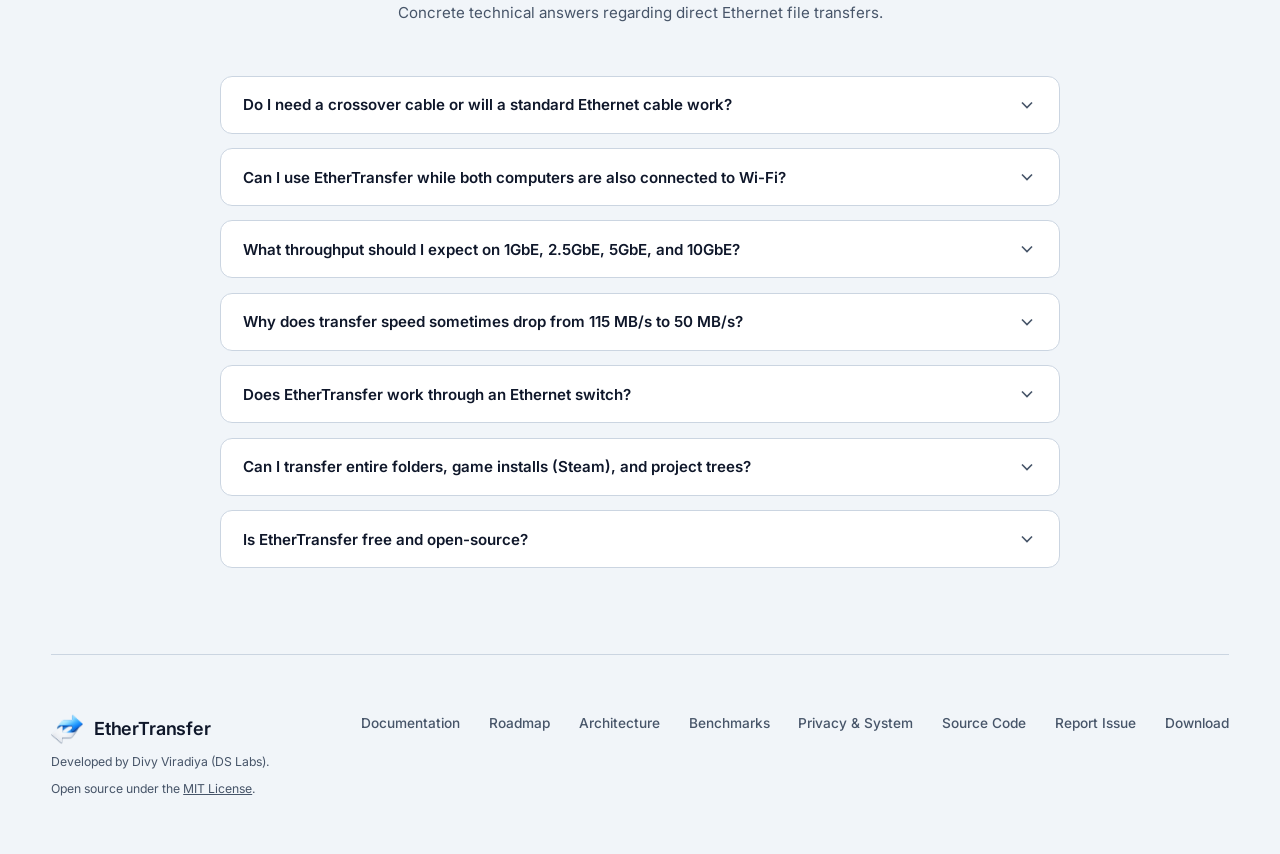
==== commit 64c9f518: "set current version to 0.2.0" ====
--- a/website/index.html
+++ b/website/index.html
@@ -45,7 +45,7 @@
         "priceCurrency": "USD"
       },
       "description": "EtherTransfer is an open-source utility for high-speed, direct PC-to-PC file and folder transfers over an Ethernet cable without a router, internet, or manual network configuration.",
-      "softwareVersion": "0.1.1",
+      "softwareVersion": "0.2.0",
       "downloadUrl": "https://github.com/divyviradiya2/ethertransfer/releases/latest",
       "url": "https://divyviradiya2.github.io/ethertransfer/",
       "image": "https://divyviradiya2.github.io/ethertransfer/assets/logo.png",
@@ -592,7 +592,7 @@
                 </div>
 
                 <div class="roadmap-journey">
-                    <!-- Stage 1: v0.1.1 Released -->
+                    <!-- Stage 1: v0.1.1 Initial Release -->
                     <div class="journey-step step-completed">
                         <div class="journey-node">
                             <div class="node-dot">
@@ -603,7 +603,7 @@
                             <div class="journey-header">
                                 <div class="journey-title-wrap">
                                     <span class="journey-ver">v0.1.1</span>
-                                    <span class="journey-badge">Current Release</span>
+                                    <span class="journey-badge">Initial Release</span>
                                 </div>
                                 <span class="journey-quarter">Released</span>
                             </div>
@@ -619,8 +619,8 @@
                         </div>
                     </div>
 
-                    <!-- Stage 2: v0.2.0 In Progress -->
-                    <div class="journey-step step-active">
+                    <!-- Stage 2: v0.2.0 Current Release -->
+                    <div class="journey-step step-completed">
                         <div class="journey-node">
                             <div class="node-dot active-dot"></div>
                         </div>
@@ -628,9 +628,9 @@
                             <div class="journey-header">
                                 <div class="journey-title-wrap">
                                     <span class="journey-ver">v0.2.0</span>
-                                    <span class="journey-badge badge-active">In Progress</span>
-                                </div>
-                                <span class="journey-quarter">Next Release</span>
+                                    <span class="journey-badge badge-active">Current Release</span>
+                                </div>
+                                <span class="journey-quarter">Released</span>
                             </div>
                             <h3 class="journey-heading">Resumable Transfers &amp; Integrity Verification</h3>
                             <p class="journey-desc">Recovery mechanisms for severed physical links and streaming cryptographic validation.</p>
@@ -643,18 +643,18 @@
                         </div>
                     </div>
 
-                    <!-- Stage 3: v0.3.0 Planned -->
-                    <div class="journey-step step-planned">
+                    <!-- Stage 3: v0.3.0 In Progress -->
+                    <div class="journey-step step-active">
                         <div class="journey-node">
-                            <div class="node-dot"></div>
+                            <div class="node-dot active-dot"></div>
                         </div>
                         <div class="journey-content">
                             <div class="journey-header">
                                 <div class="journey-title-wrap">
                                     <span class="journey-ver">v0.3.0</span>
-                                    <span class="journey-badge">Planned</span>
-                                </div>
-                                <span class="journey-quarter">Target Milestone</span>
+                                    <span class="journey-badge badge-active">In Progress</span>
+                                </div>
+                                <span class="journey-quarter">Next Release</span>
                             </div>
                             <h3 class="journey-heading">Multi-Stream 10 GbE Saturation</h3>
                             <p class="journey-desc">Parallel socket architecture engineered to fully saturate 5 GbE and 10 GbE wire speeds.</p>
@@ -667,8 +667,8 @@
                         </div>
                     </div>
 
-                    <!-- Stage 4: v1.0.0 Future Target -->
-                    <div class="journey-step step-future">
+                    <!-- Stage 4: v1.0.0 Planned -->
+                    <div class="journey-step step-planned">
                         <div class="journey-node">
                             <div class="node-dot"></div>
                         </div>
@@ -676,9 +676,9 @@
                             <div class="journey-header">
                                 <div class="journey-title-wrap">
                                     <span class="journey-ver">v1.0.0</span>
-                                    <span class="journey-badge">General Availability</span>
-                                </div>
-                                <span class="journey-quarter">Major Target</span>
+                                    <span class="journey-badge">Planned</span>
+                                </div>
+                                <span class="journey-quarter">Target Milestone</span>
                             </div>
                             <h3 class="journey-heading">macOS &amp; High-Speed Direct Transport</h3>
                             <p class="journey-desc">Expanding zero-config peer transfers to macOS, Thunderbolt networking, and optional wire encryption.</p>
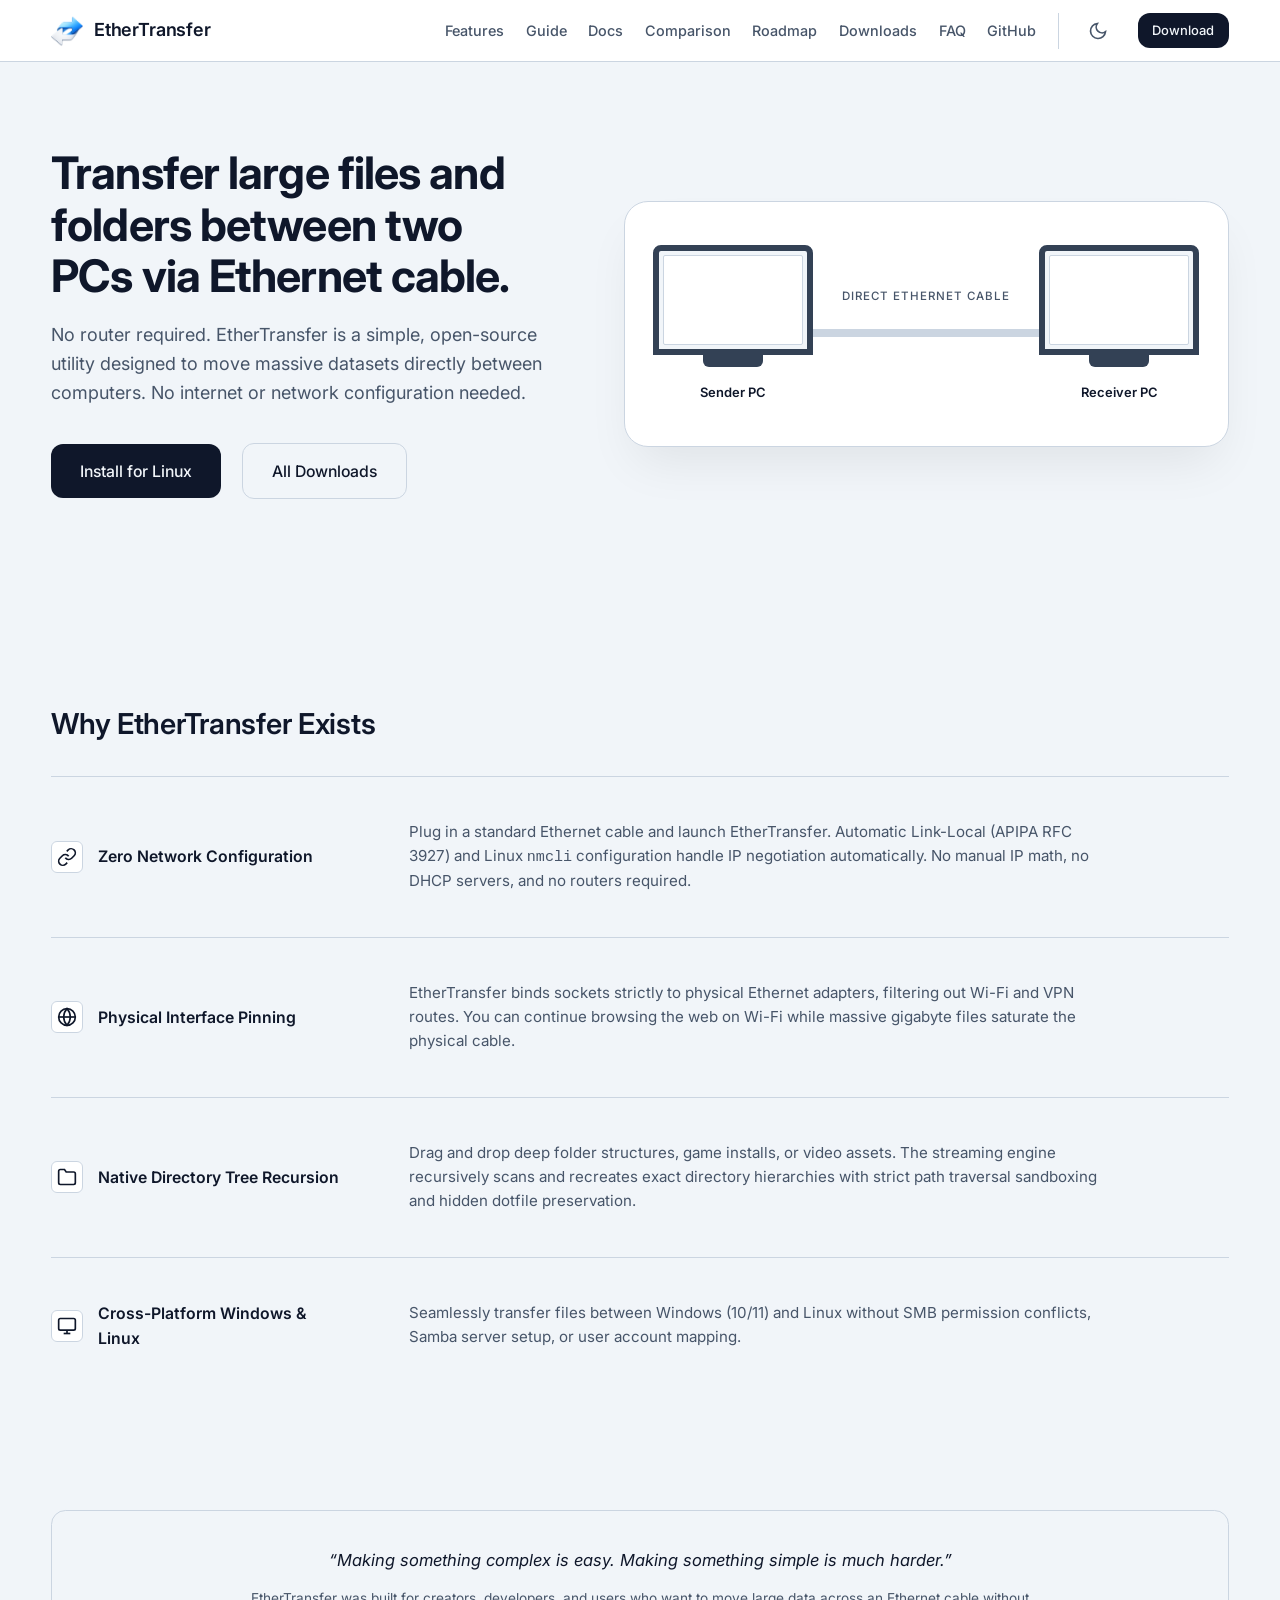
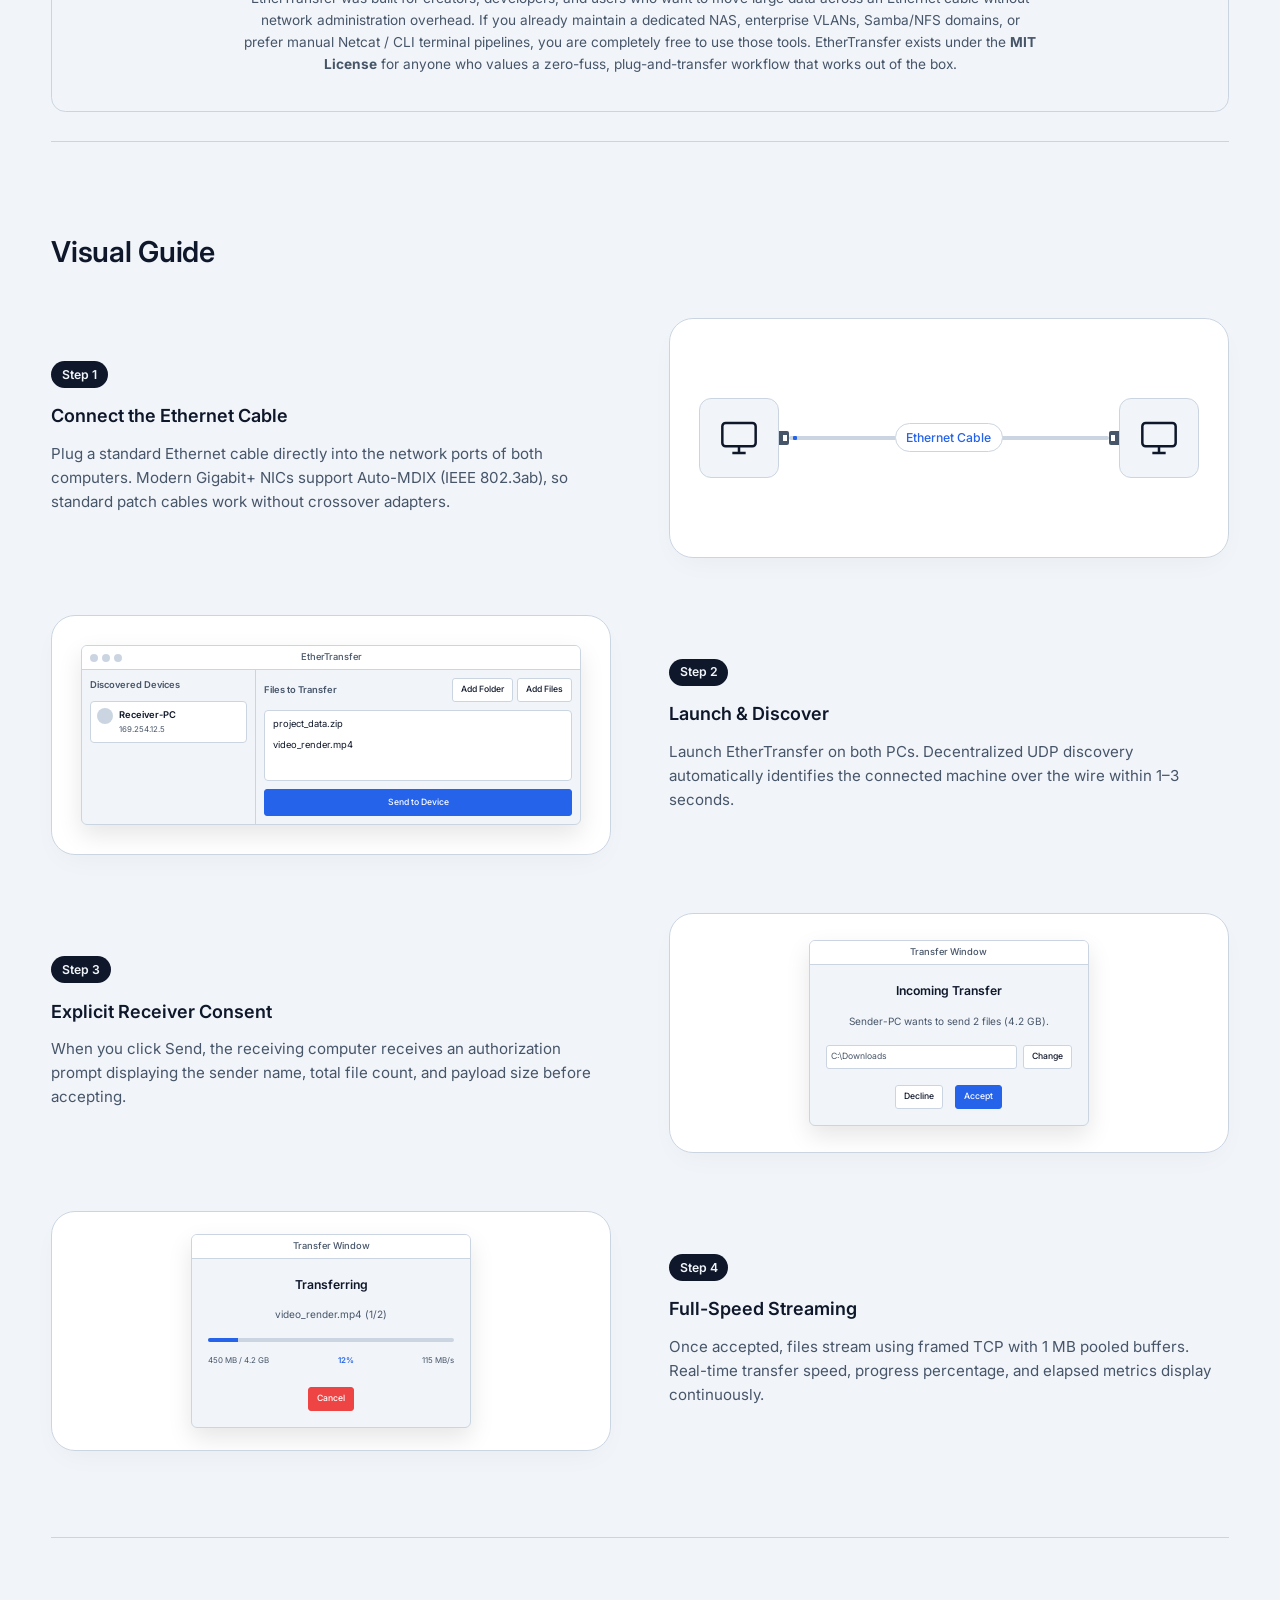
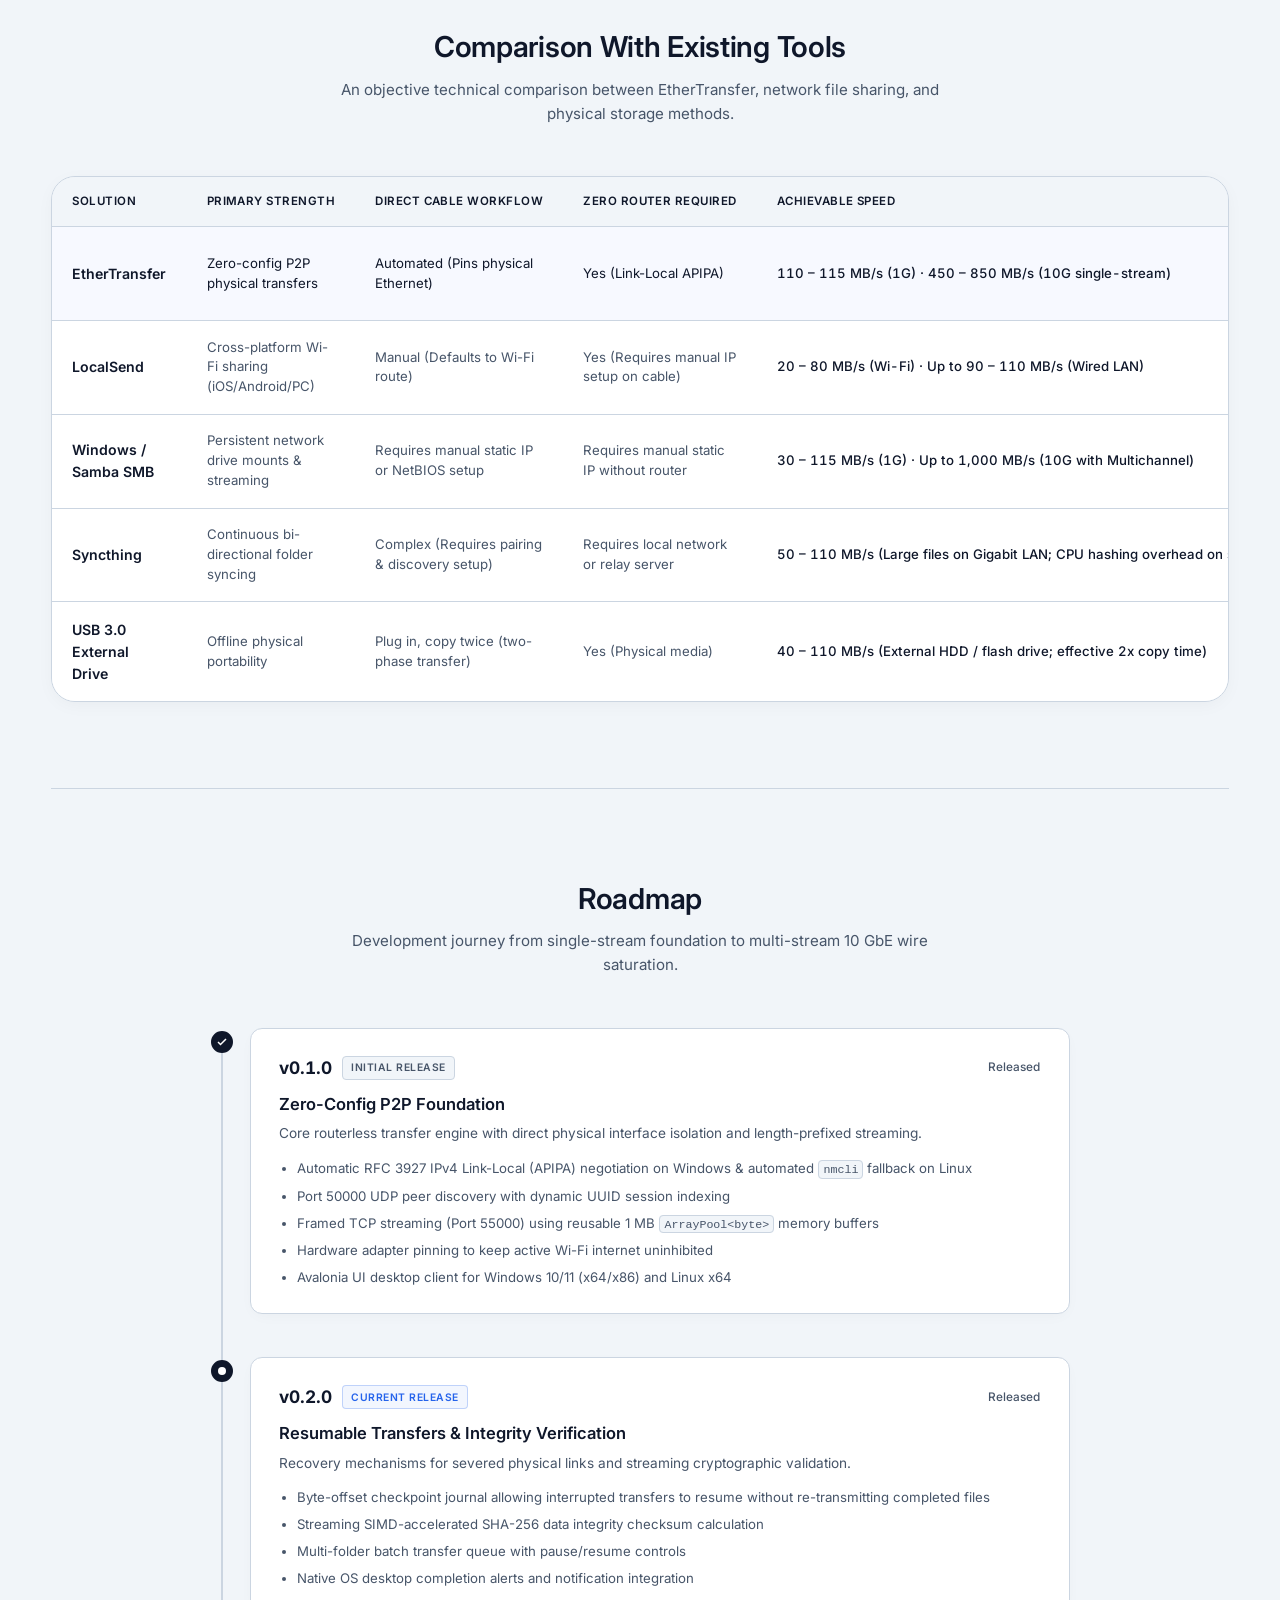
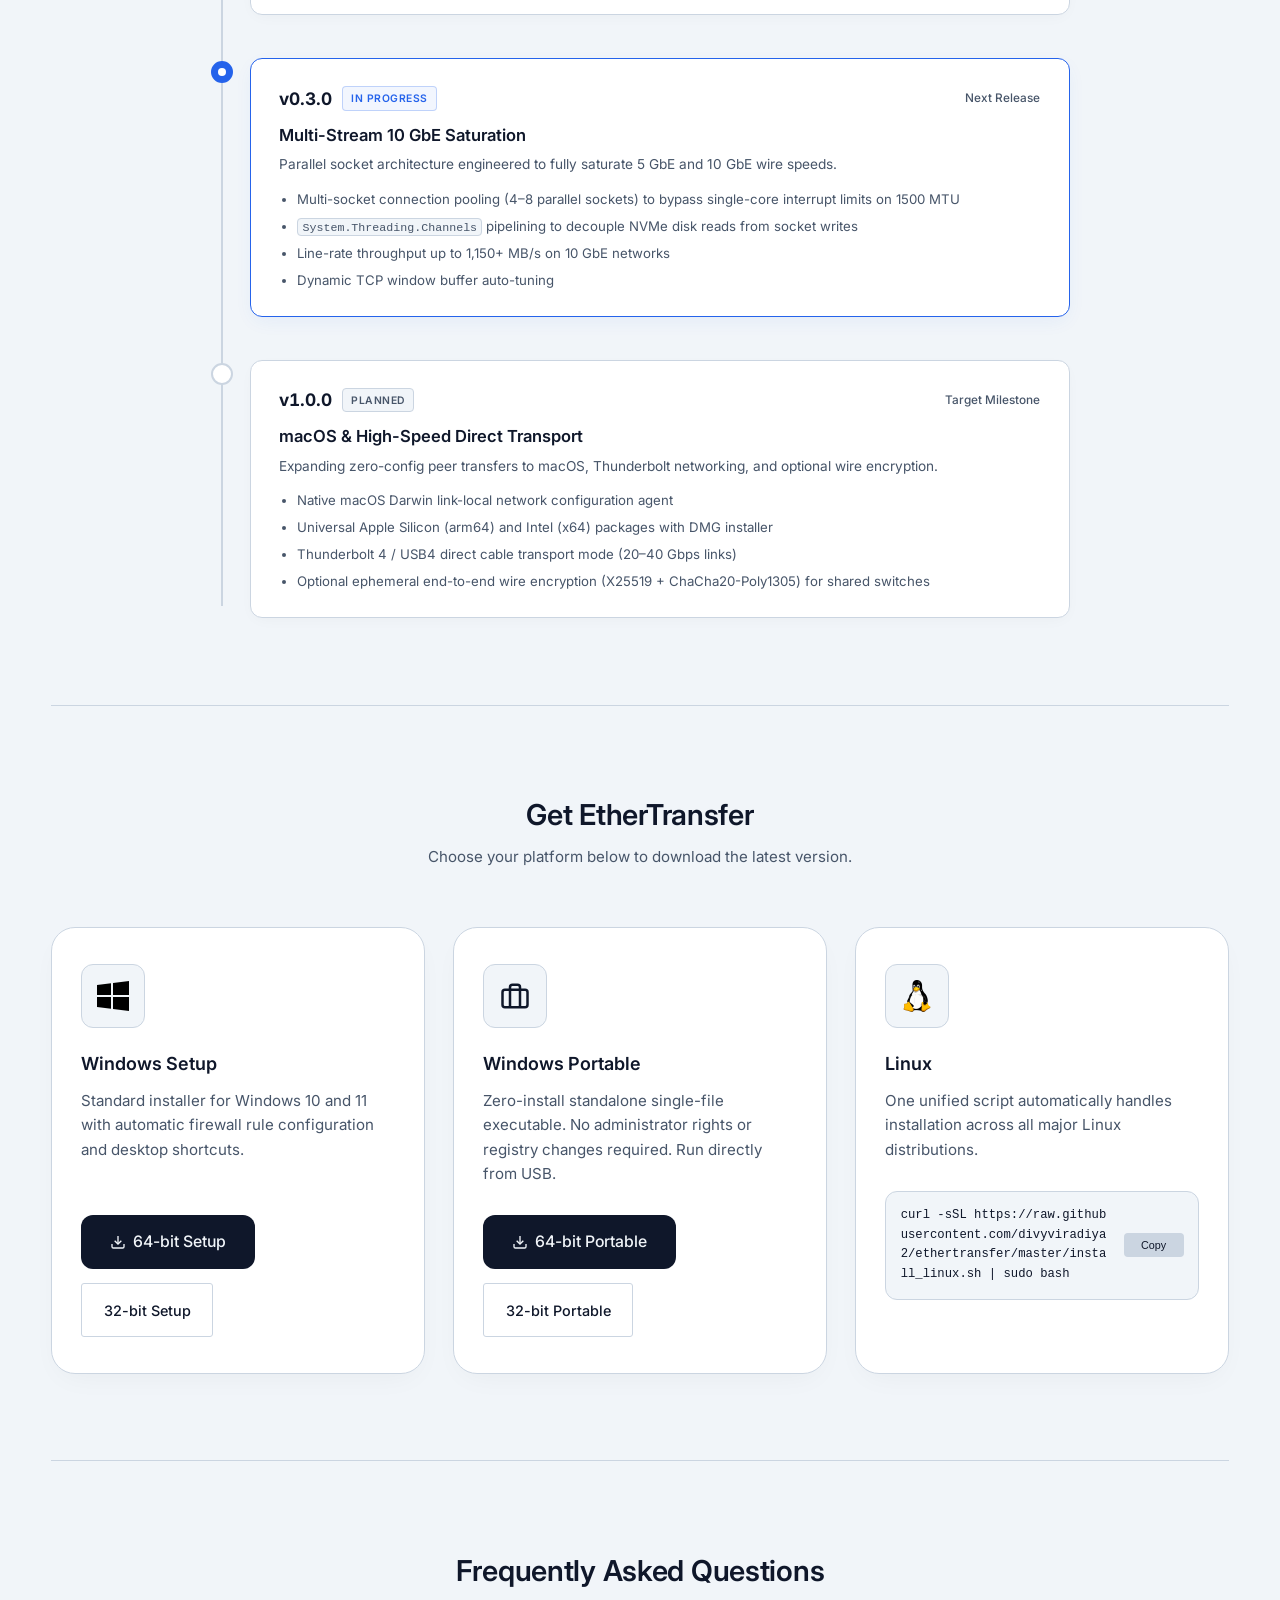
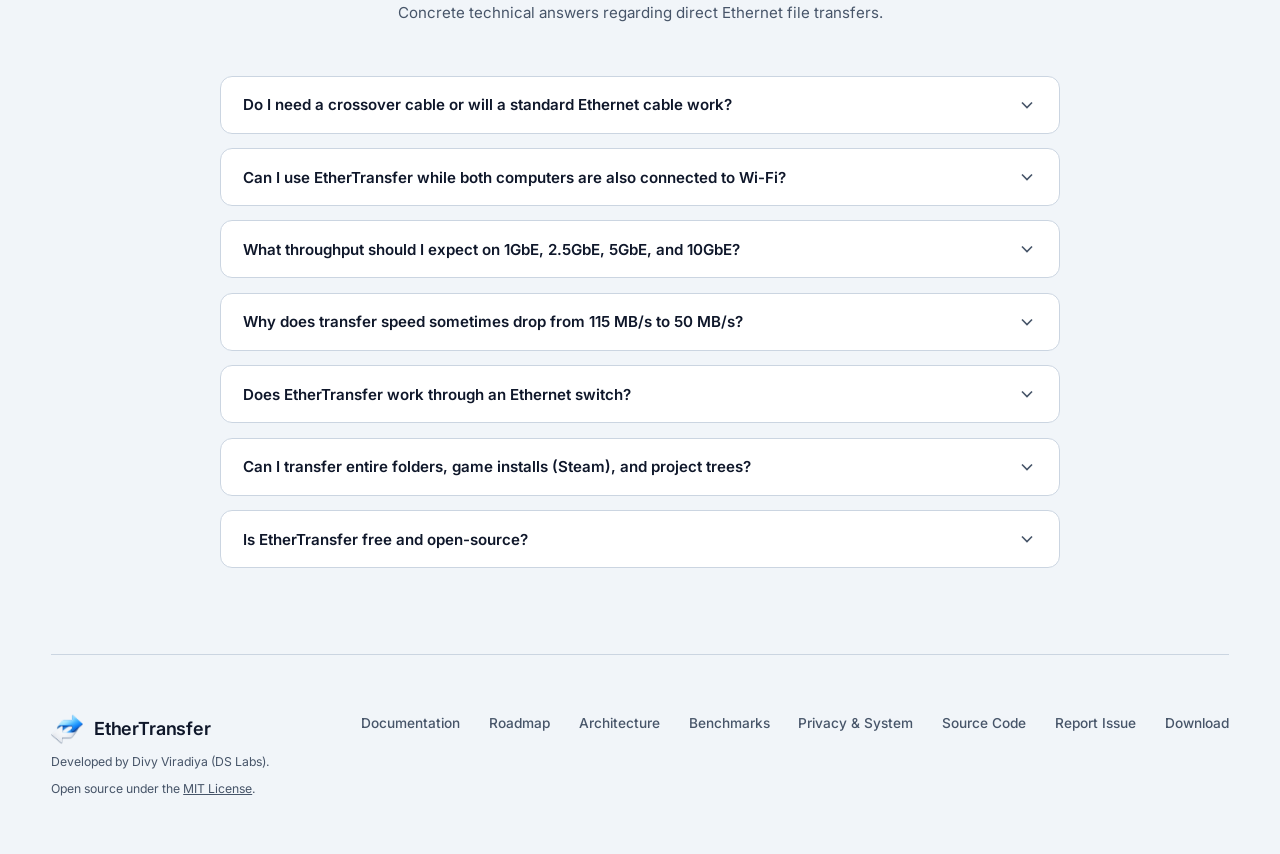
==== commit 1516152e: "update verion misinformation" ====
--- a/website/index.html
+++ b/website/index.html
@@ -592,7 +592,7 @@
                 </div>
 
                 <div class="roadmap-journey">
-                    <!-- Stage 1: v0.1.1 Initial Release -->
+                    <!-- Stage 1: v0.1.0 Initial Release -->
                     <div class="journey-step step-completed">
                         <div class="journey-node">
                             <div class="node-dot">
@@ -602,7 +602,7 @@
                         <div class="journey-content">
                             <div class="journey-header">
                                 <div class="journey-title-wrap">
-                                    <span class="journey-ver">v0.1.1</span>
+                                    <span class="journey-ver">v0.1.0</span>
                                     <span class="journey-badge">Initial Release</span>
                                 </div>
                                 <span class="journey-quarter">Released</span>
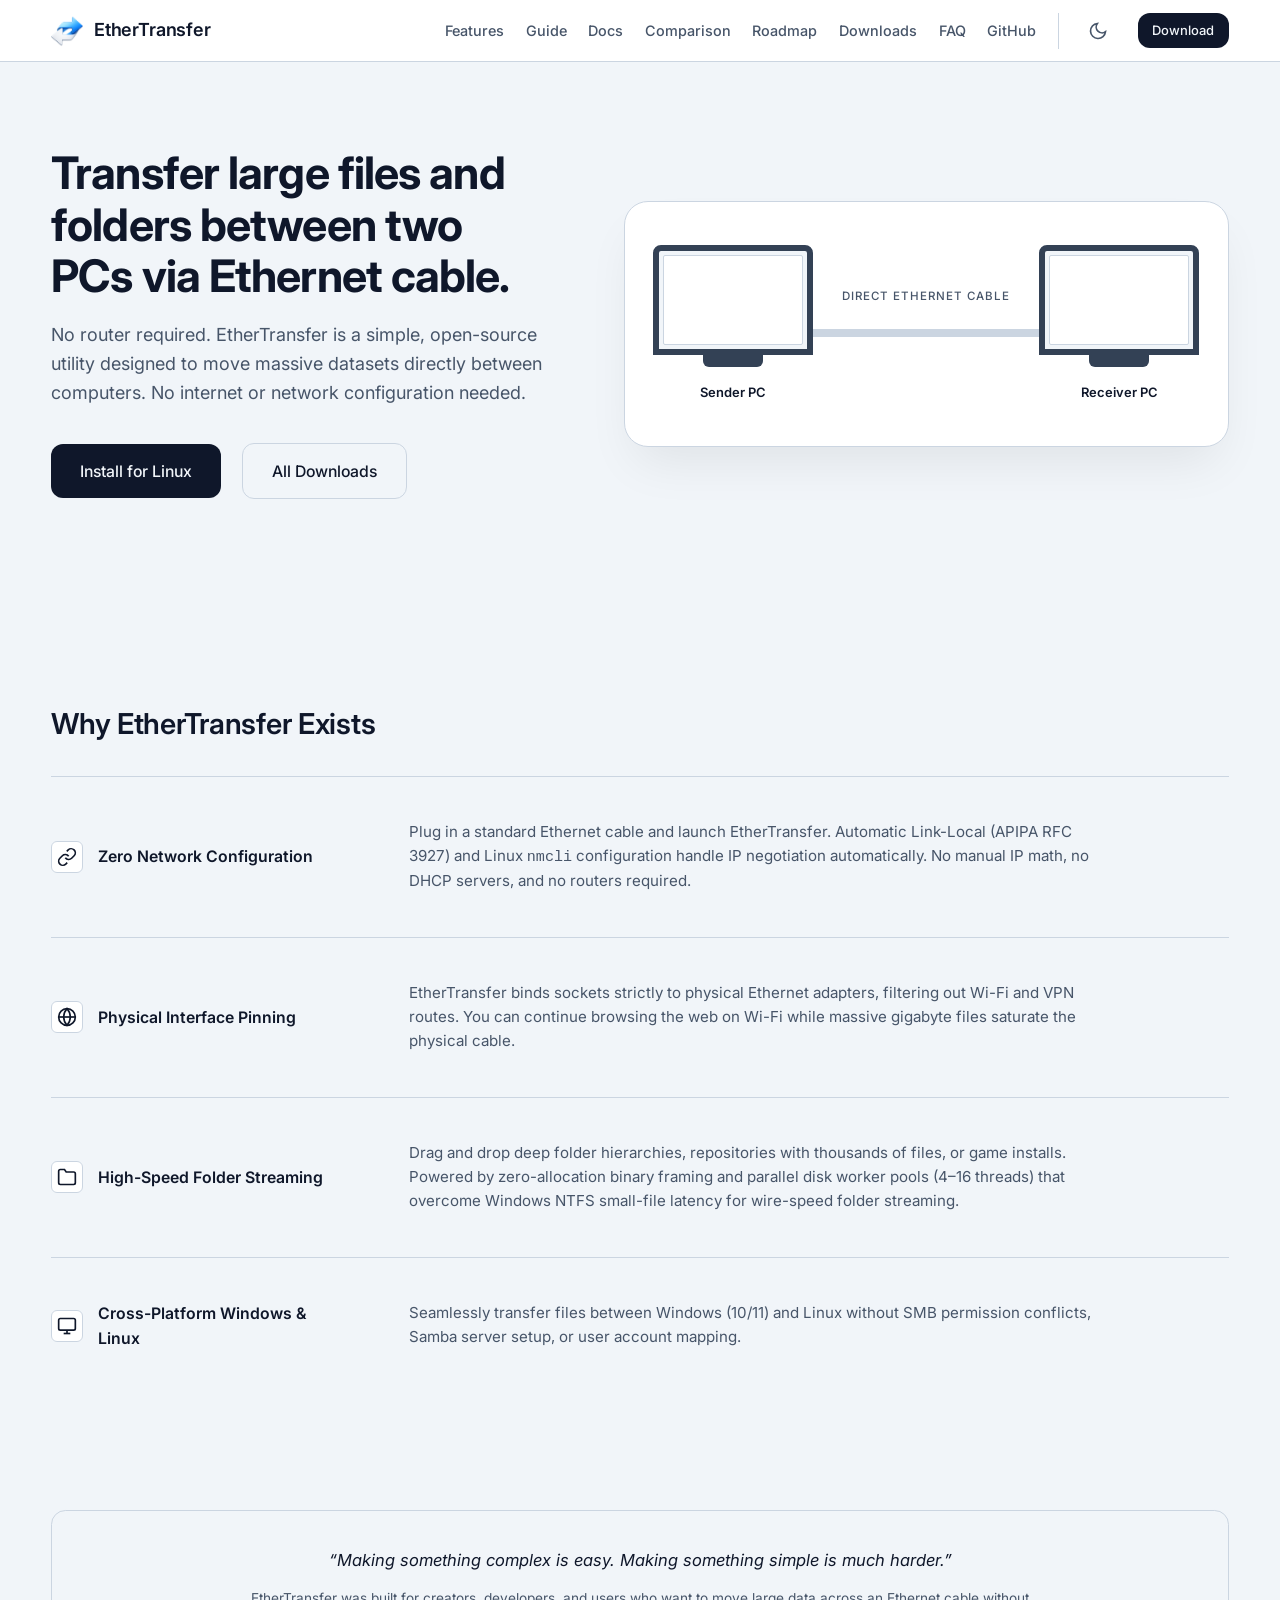
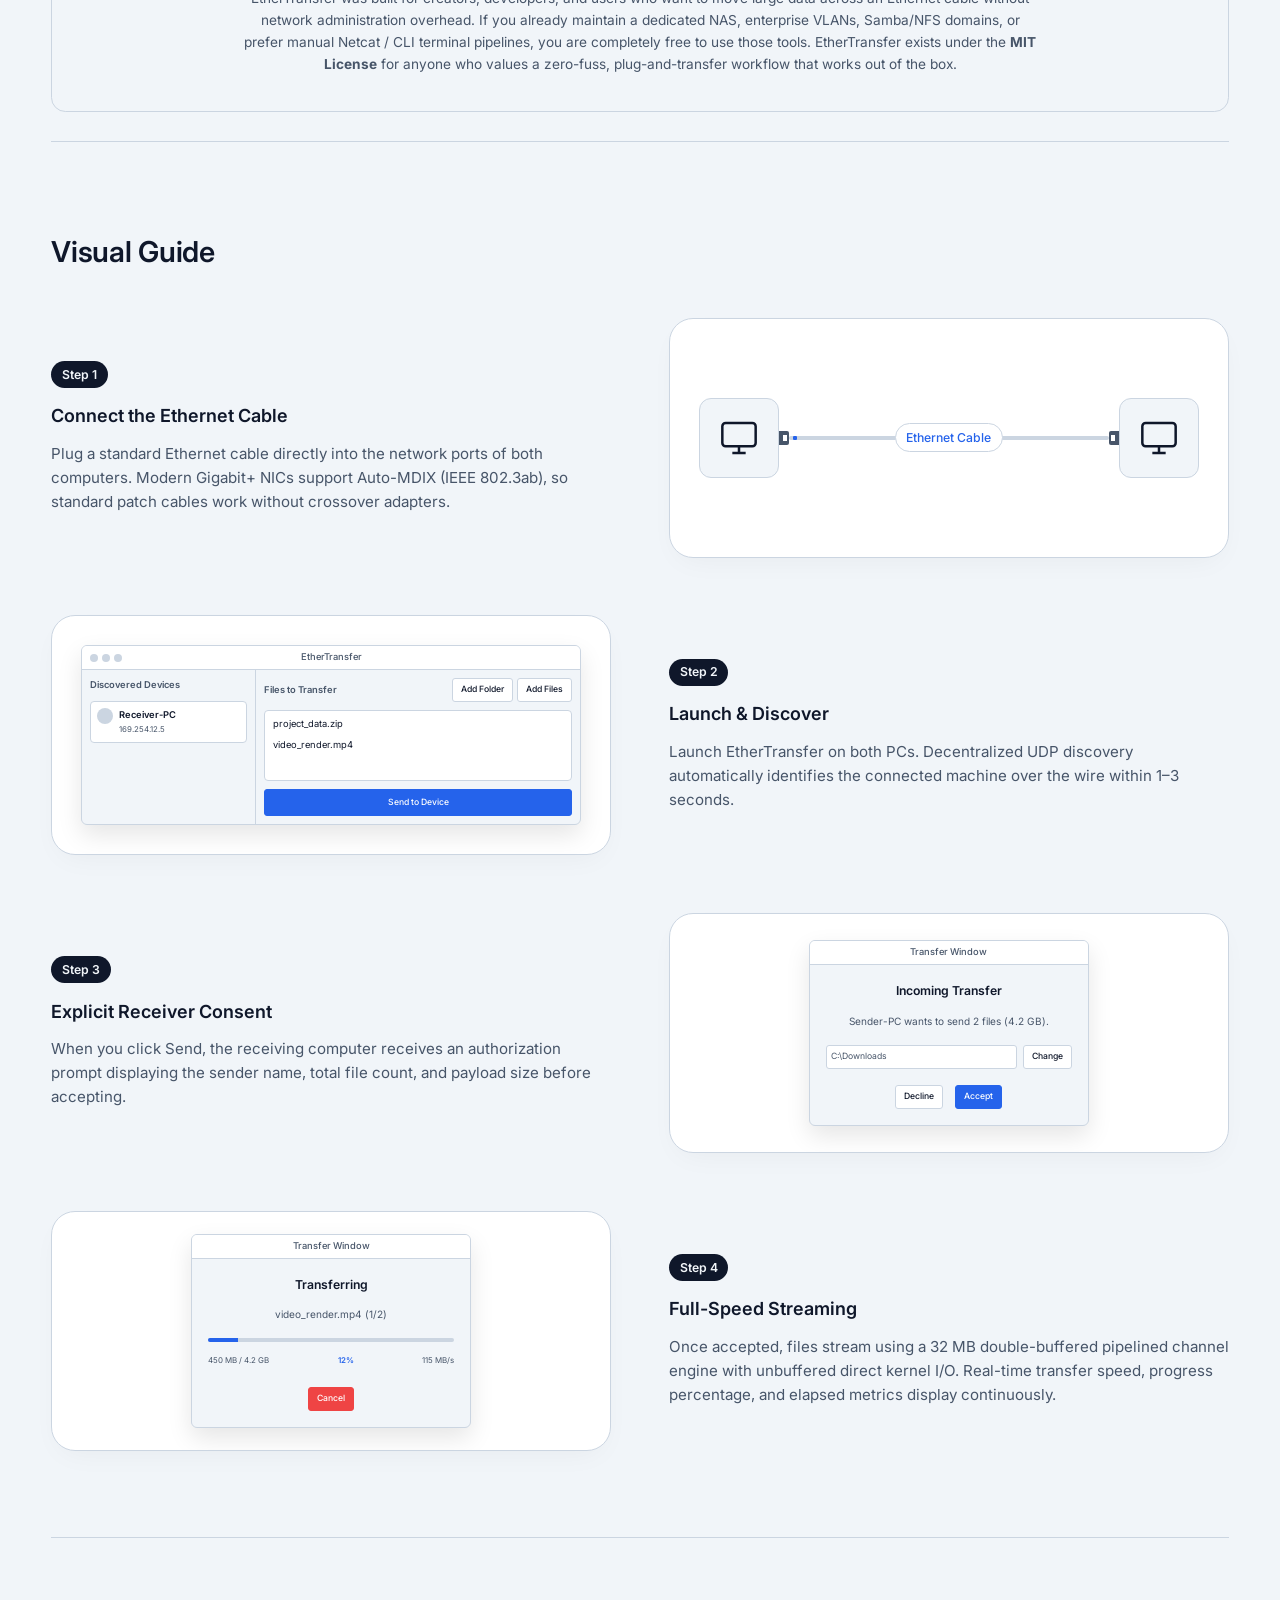
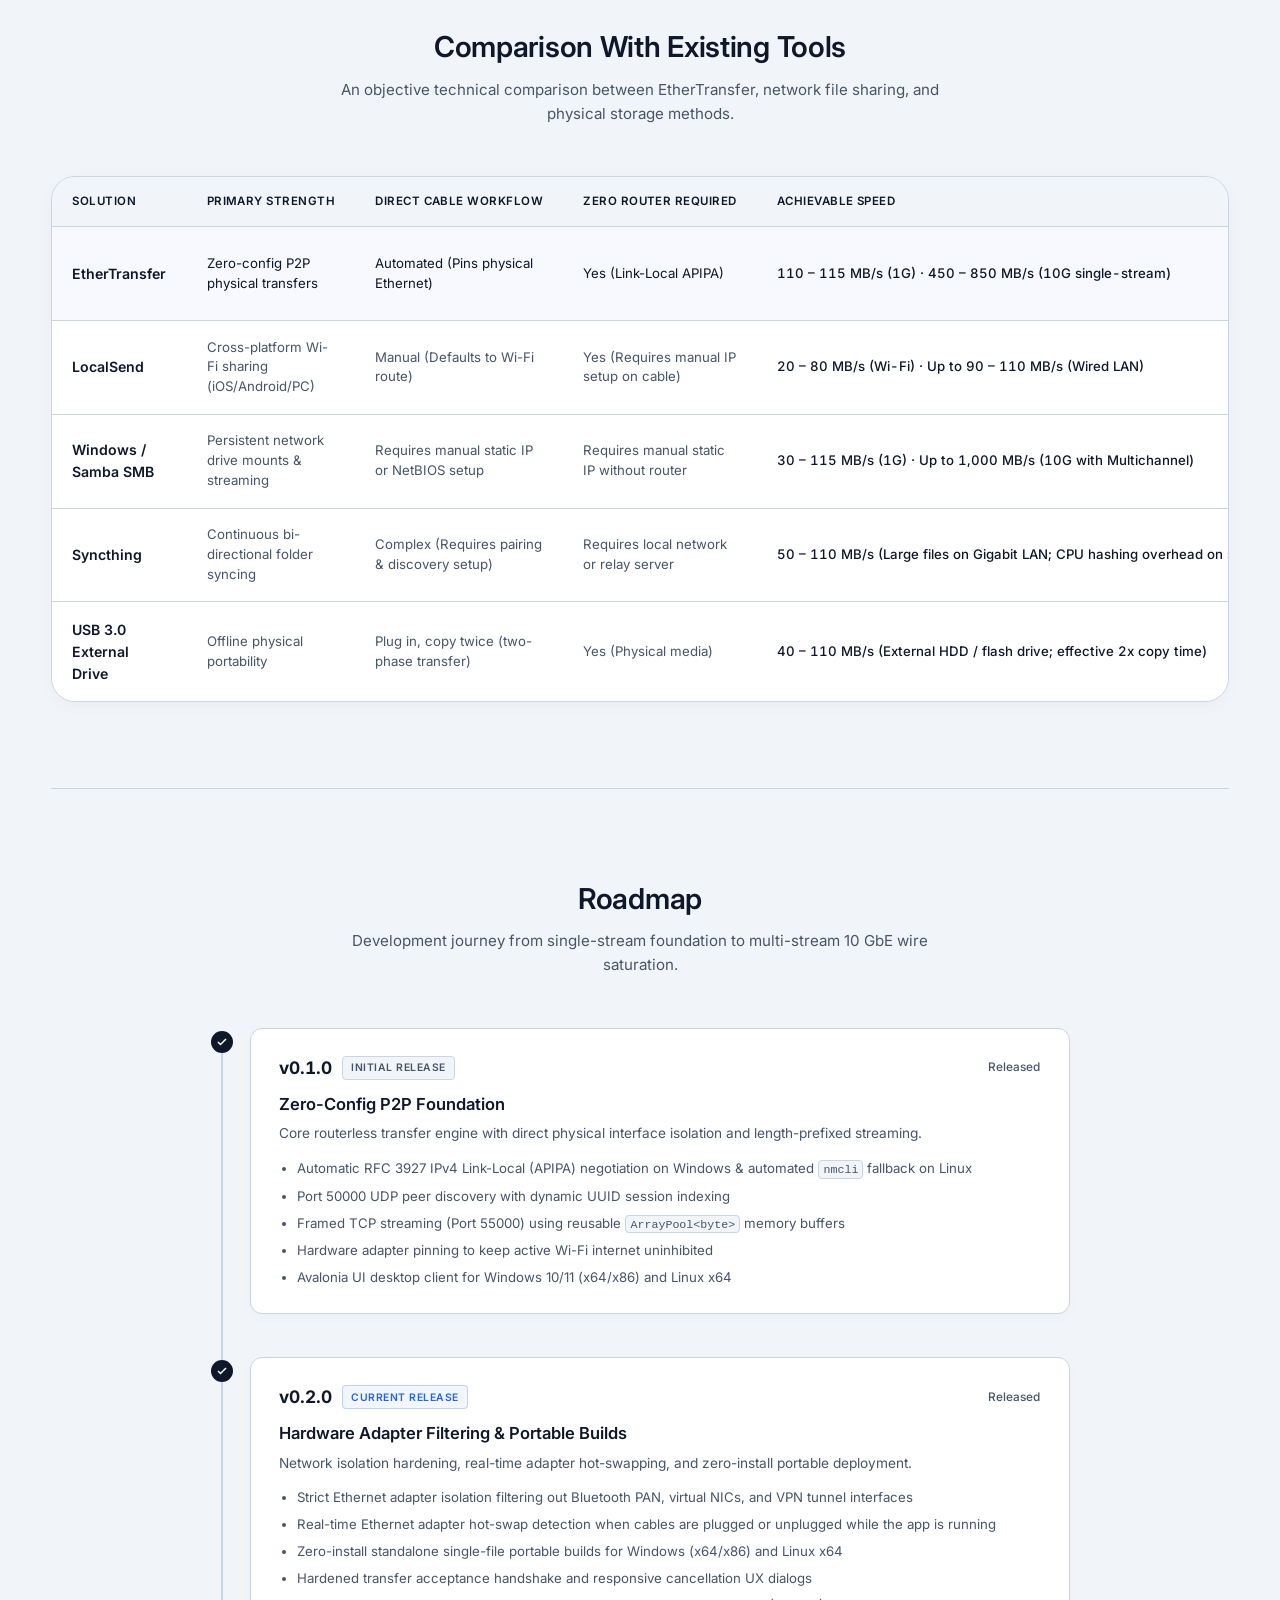
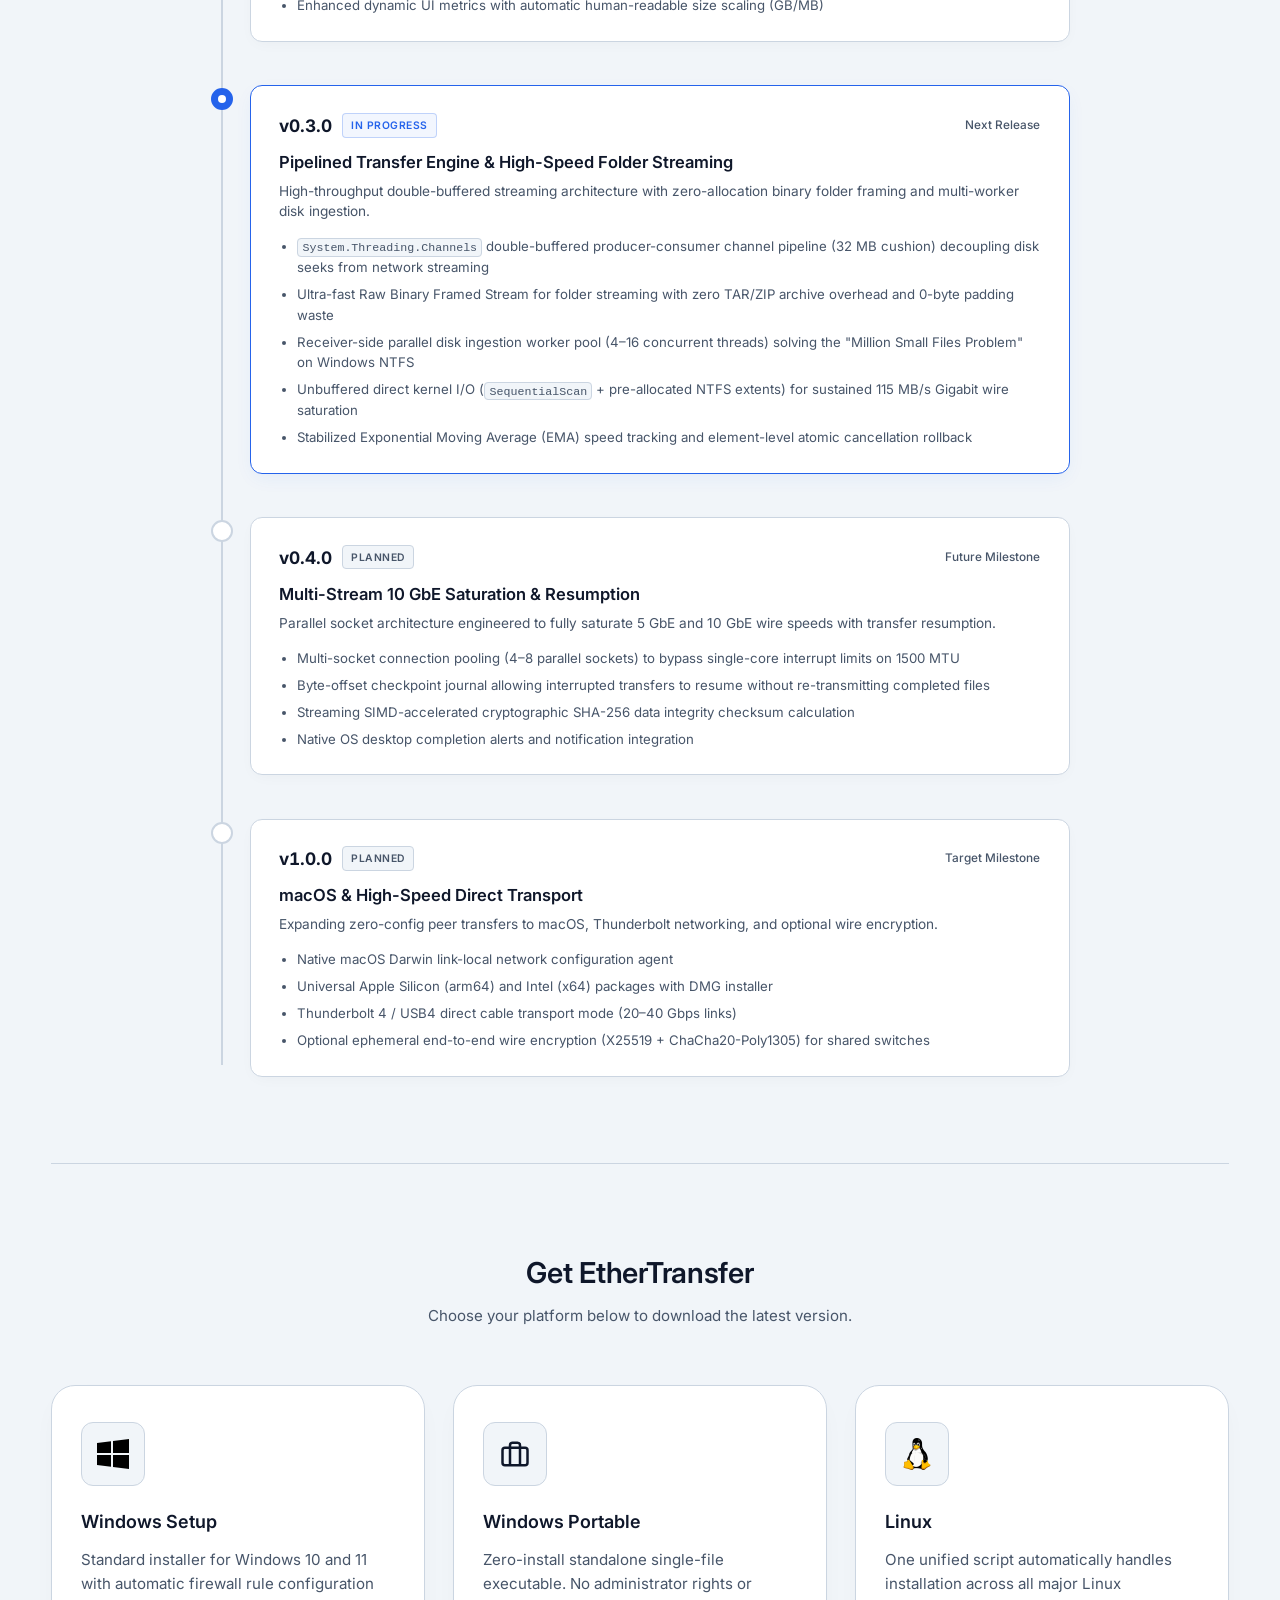
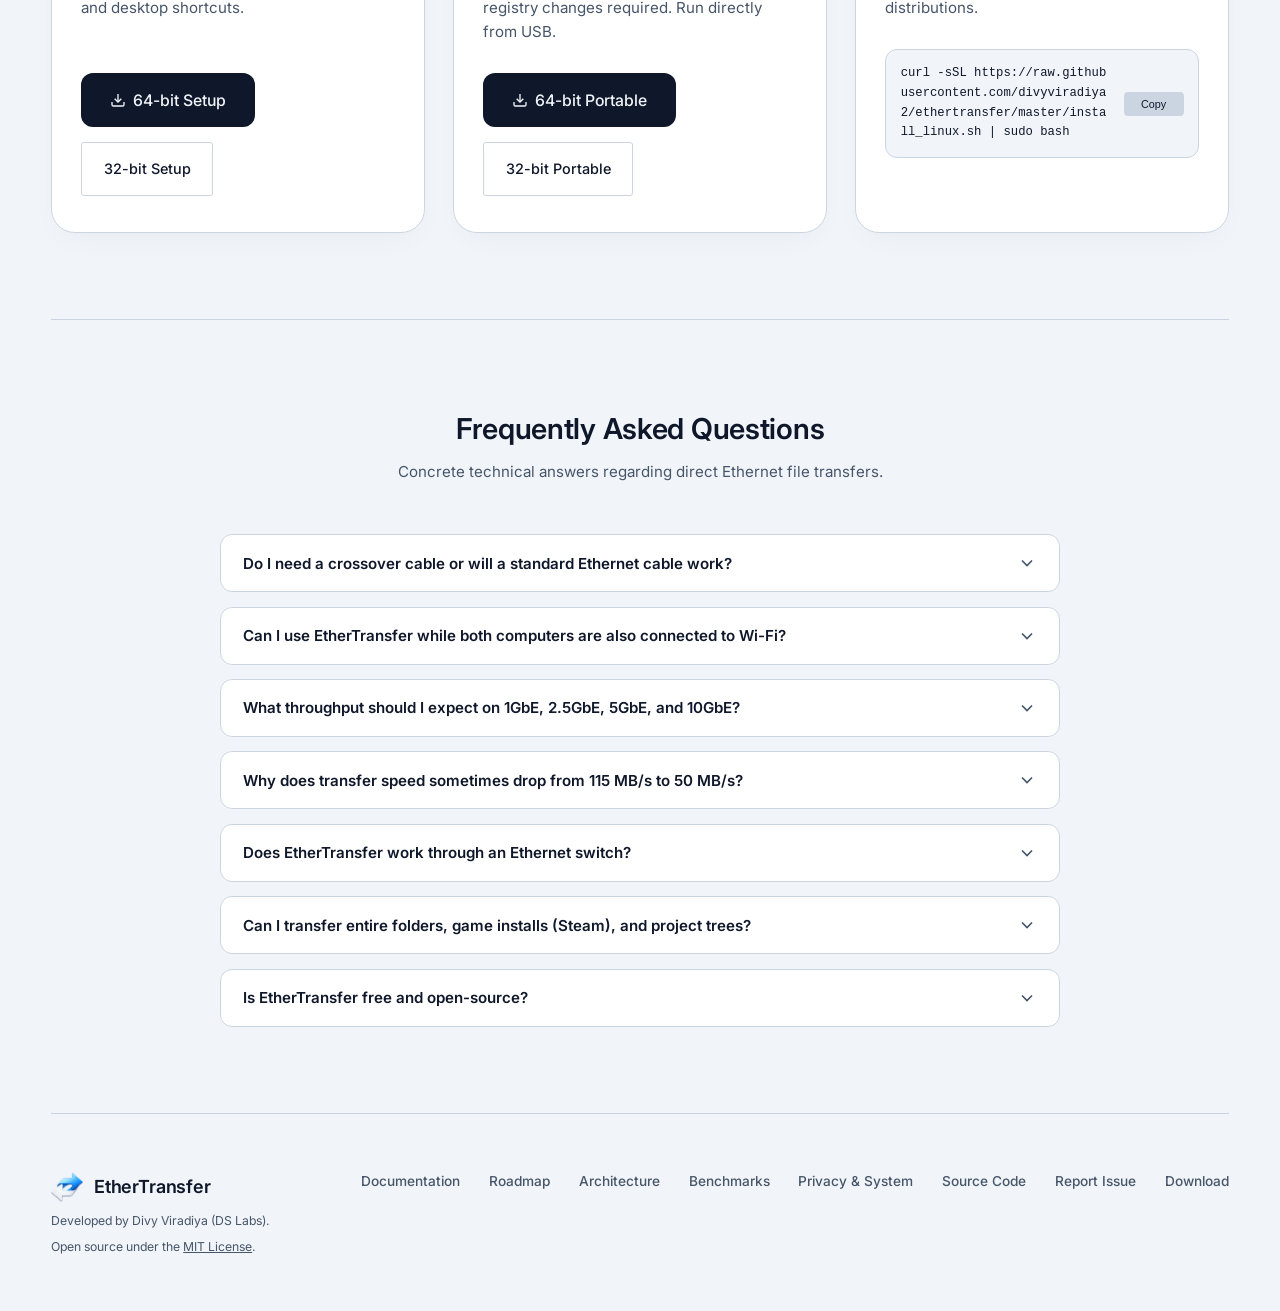
==== commit 2af03256: "documentation updated" ====
--- a/website/index.html
+++ b/website/index.html
@@ -333,10 +333,10 @@
                             <div class="f-icon">
                                 <svg viewBox="0 0 24 24" width="20" height="20" stroke="currentColor" stroke-width="2" fill="none"><path d="M22 19a2 2 0 0 1-2 2H4a2 2 0 0 1-2-2V5a2 2 0 0 1 2-2h5l2 3h9a2 2 0 0 1 2 2z"></path></svg>
                             </div>
-                            <h3>Native Directory Tree Recursion</h3>
+                            <h3>High-Speed Folder Streaming</h3>
                         </div>
                         <div class="feature-desc">
-                            <p>Drag and drop deep folder structures, game installs, or video assets. The streaming engine recursively scans and recreates exact directory hierarchies with strict path traversal sandboxing and hidden dotfile preservation.</p>
+                            <p>Drag and drop deep folder hierarchies, repositories with thousands of files, or game installs. Powered by zero-allocation binary framing and parallel disk worker pools (4–16 threads) that overcome Windows NTFS small-file latency for wire-speed folder streaming.</p>
                         </div>
                     </div>
 
@@ -476,7 +476,7 @@
                         <div class="step-text">
                             <div class="step-badge">Step 4</div>
                             <h3>Full-Speed Streaming</h3>
-                            <p>Once accepted, files stream using framed TCP with 1 MB pooled buffers. Real-time transfer speed, progress percentage, and elapsed metrics display continuously.</p>
+                            <p>Once accepted, files stream using a 32 MB double-buffered pipelined channel engine with unbuffered direct kernel I/O. Real-time transfer speed, progress percentage, and elapsed metrics display continuously.</p>
                         </div>
                         <div class="step-visual">
                             <div class="visual-box">
@@ -592,7 +592,7 @@
                 </div>
 
                 <div class="roadmap-journey">
-                    <!-- Stage 1: v0.1.0 Initial Release -->
+                    <!-- Stage 1: v0.1.0 Released -->
                     <div class="journey-step step-completed">
                         <div class="journey-node">
                             <div class="node-dot">
@@ -612,17 +612,19 @@
                             <ul class="journey-list">
                                 <li>Automatic RFC 3927 IPv4 Link-Local (APIPA) negotiation on Windows &amp; automated <code>nmcli</code> fallback on Linux</li>
                                 <li>Port 50000 UDP peer discovery with dynamic UUID session indexing</li>
-                                <li>Framed TCP streaming (Port 55000) using reusable 1 MB <code>ArrayPool&lt;byte&gt;</code> memory buffers</li>
+                                <li>Framed TCP streaming (Port 55000) using reusable <code>ArrayPool&lt;byte&gt;</code> memory buffers</li>
                                 <li>Hardware adapter pinning to keep active Wi-Fi internet uninhibited</li>
                                 <li>Avalonia UI desktop client for Windows 10/11 (x64/x86) and Linux x64</li>
                             </ul>
                         </div>
                     </div>
 
-                    <!-- Stage 2: v0.2.0 Current Release -->
+                    <!-- Stage 2: v0.2.0 Released (Current Tag) -->
                     <div class="journey-step step-completed">
                         <div class="journey-node">
-                            <div class="node-dot active-dot"></div>
+                            <div class="node-dot">
+                                <svg viewBox="0 0 24 24" width="12" height="12" stroke="currentColor" stroke-width="3" fill="none"><polyline points="20 6 9 17 4 12"></polyline></svg>
+                            </div>
                         </div>
                         <div class="journey-content">
                             <div class="journey-header">
@@ -632,18 +634,19 @@
                                 </div>
                                 <span class="journey-quarter">Released</span>
                             </div>
-                            <h3 class="journey-heading">Resumable Transfers &amp; Integrity Verification</h3>
-                            <p class="journey-desc">Recovery mechanisms for severed physical links and streaming cryptographic validation.</p>
+                            <h3 class="journey-heading">Hardware Adapter Filtering &amp; Portable Builds</h3>
+                            <p class="journey-desc">Network isolation hardening, real-time adapter hot-swapping, and zero-install portable deployment.</p>
                             <ul class="journey-list">
-                                <li>Byte-offset checkpoint journal allowing interrupted transfers to resume without re-transmitting completed files</li>
-                                <li>Streaming SIMD-accelerated SHA-256 data integrity checksum calculation</li>
-                                <li>Multi-folder batch transfer queue with pause/resume controls</li>
-                                <li>Native OS desktop completion alerts and notification integration</li>
+                                <li>Strict Ethernet adapter isolation filtering out Bluetooth PAN, virtual NICs, and VPN tunnel interfaces</li>
+                                <li>Real-time Ethernet adapter hot-swap detection when cables are plugged or unplugged while the app is running</li>
+                                <li>Zero-install standalone single-file portable builds for Windows (x64/x86) and Linux x64</li>
+                                <li>Hardened transfer acceptance handshake and responsive cancellation UX dialogs</li>
+                                <li>Enhanced dynamic UI metrics with automatic human-readable size scaling (GB/MB)</li>
                             </ul>
                         </div>
                     </div>
 
-                    <!-- Stage 3: v0.3.0 In Progress -->
+                    <!-- Stage 3: v0.3.0 In Progress (Active Development) -->
                     <div class="journey-step step-active">
                         <div class="journey-node">
                             <div class="node-dot active-dot"></div>
@@ -656,18 +659,43 @@
                                 </div>
                                 <span class="journey-quarter">Next Release</span>
                             </div>
-                            <h3 class="journey-heading">Multi-Stream 10 GbE Saturation</h3>
-                            <p class="journey-desc">Parallel socket architecture engineered to fully saturate 5 GbE and 10 GbE wire speeds.</p>
+                            <h3 class="journey-heading">Pipelined Transfer Engine &amp; High-Speed Folder Streaming</h3>
+                            <p class="journey-desc">High-throughput double-buffered streaming architecture with zero-allocation binary folder framing and multi-worker disk ingestion.</p>
+                            <ul class="journey-list">
+                                <li><code>System.Threading.Channels</code> double-buffered producer-consumer channel pipeline (32 MB cushion) decoupling disk seeks from network streaming</li>
+                                <li>Ultra-fast Raw Binary Framed Stream for folder streaming with zero TAR/ZIP archive overhead and 0-byte padding waste</li>
+                                <li>Receiver-side parallel disk ingestion worker pool (4–16 concurrent threads) solving the "Million Small Files Problem" on Windows NTFS</li>
+                                <li>Unbuffered direct kernel I/O (<code>SequentialScan</code> + pre-allocated NTFS extents) for sustained 115 MB/s Gigabit wire saturation</li>
+                                <li>Stabilized Exponential Moving Average (EMA) speed tracking and element-level atomic cancellation rollback</li>
+                            </ul>
+                        </div>
+                    </div>
+
+                    <!-- Stage 4: v0.4.0 Planned -->
+                    <div class="journey-step step-planned">
+                        <div class="journey-node">
+                            <div class="node-dot"></div>
+                        </div>
+                        <div class="journey-content">
+                            <div class="journey-header">
+                                <div class="journey-title-wrap">
+                                    <span class="journey-ver">v0.4.0</span>
+                                    <span class="journey-badge">Planned</span>
+                                </div>
+                                <span class="journey-quarter">Future Milestone</span>
+                            </div>
+                            <h3 class="journey-heading">Multi-Stream 10 GbE Saturation &amp; Resumption</h3>
+                            <p class="journey-desc">Parallel socket architecture engineered to fully saturate 5 GbE and 10 GbE wire speeds with transfer resumption.</p>
                             <ul class="journey-list">
                                 <li>Multi-socket connection pooling (4–8 parallel sockets) to bypass single-core interrupt limits on 1500 MTU</li>
-                                <li><code>System.Threading.Channels</code> pipelining to decouple NVMe disk reads from socket writes</li>
-                                <li>Line-rate throughput up to 1,150+ MB/s on 10 GbE networks</li>
-                                <li>Dynamic TCP window buffer auto-tuning</li>
+                                <li>Byte-offset checkpoint journal allowing interrupted transfers to resume without re-transmitting completed files</li>
+                                <li>Streaming SIMD-accelerated cryptographic SHA-256 data integrity checksum calculation</li>
+                                <li>Native OS desktop completion alerts and notification integration</li>
                             </ul>
                         </div>
                     </div>
 
-                    <!-- Stage 4: v1.0.0 Planned -->
+                    <!-- Stage 5: v1.0.0 Planned -->
                     <div class="journey-step step-planned">
                         <div class="journey-node">
                             <div class="node-dot"></div>
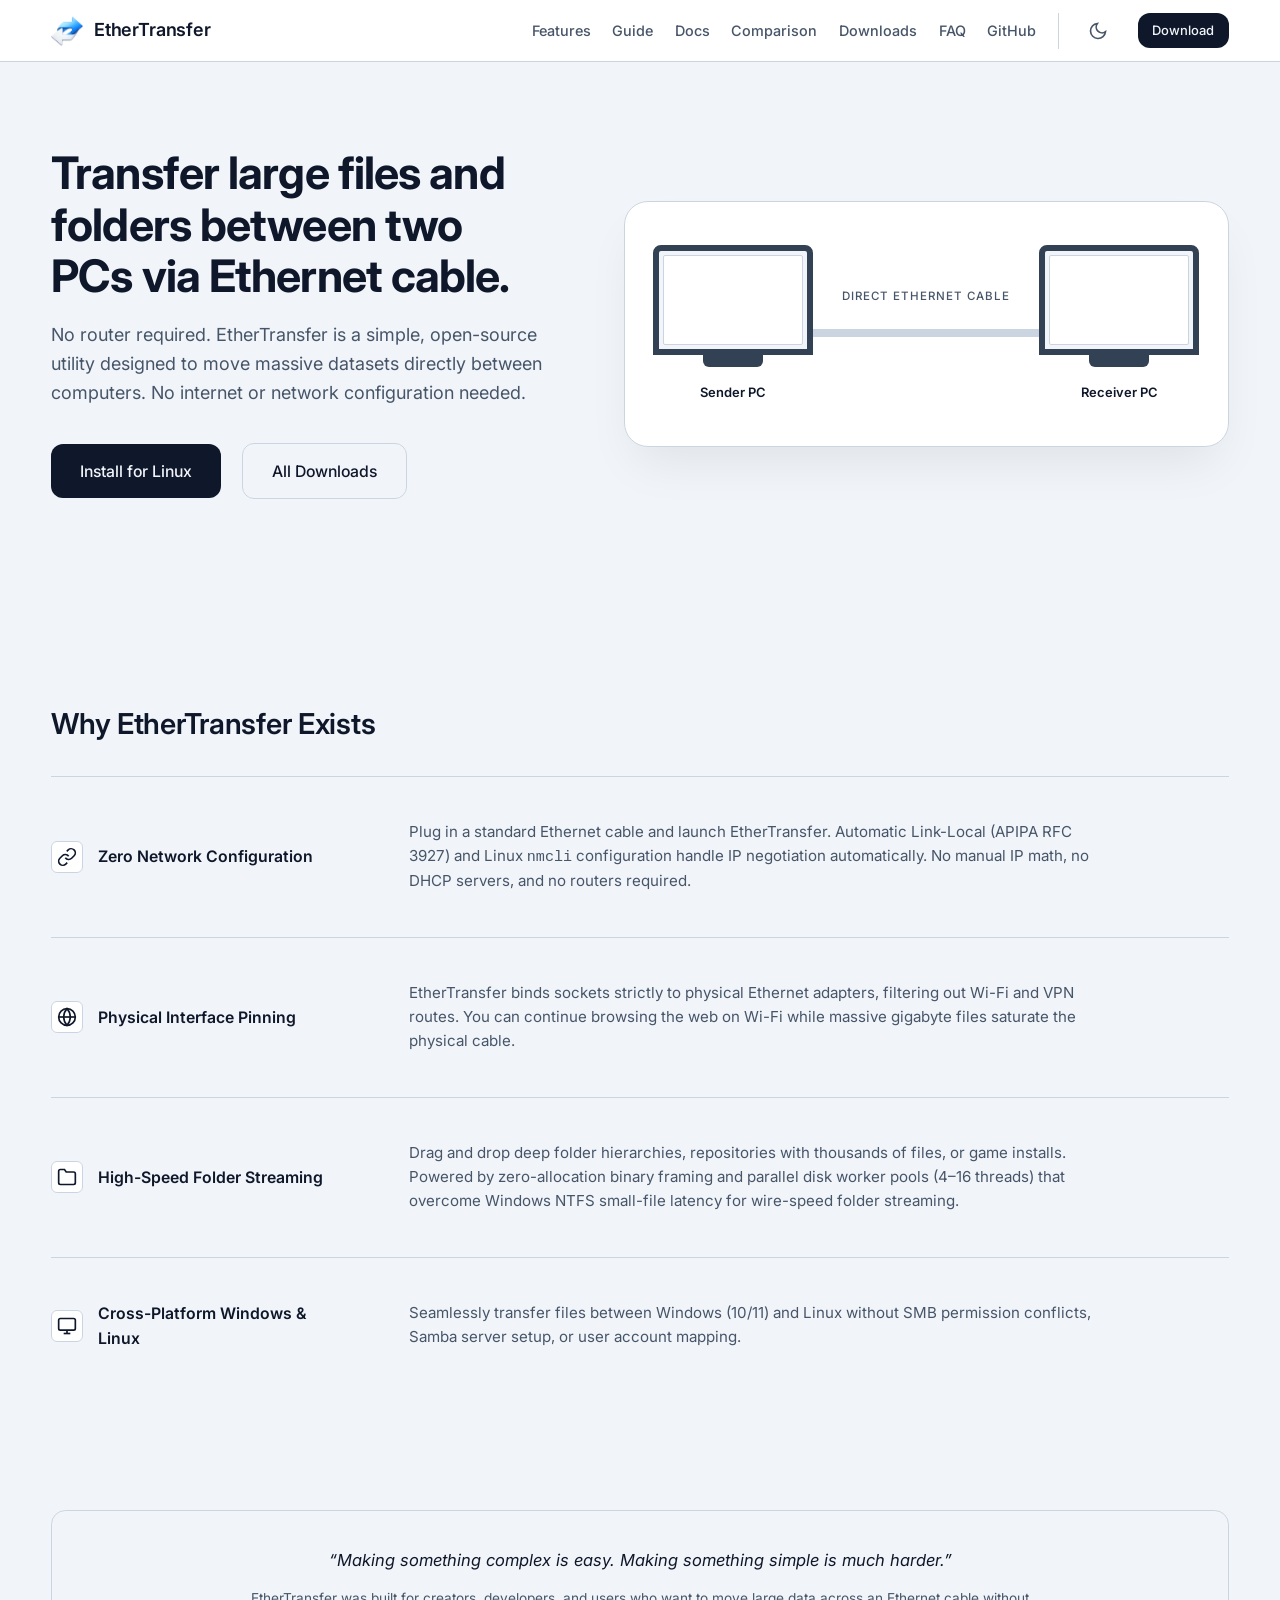
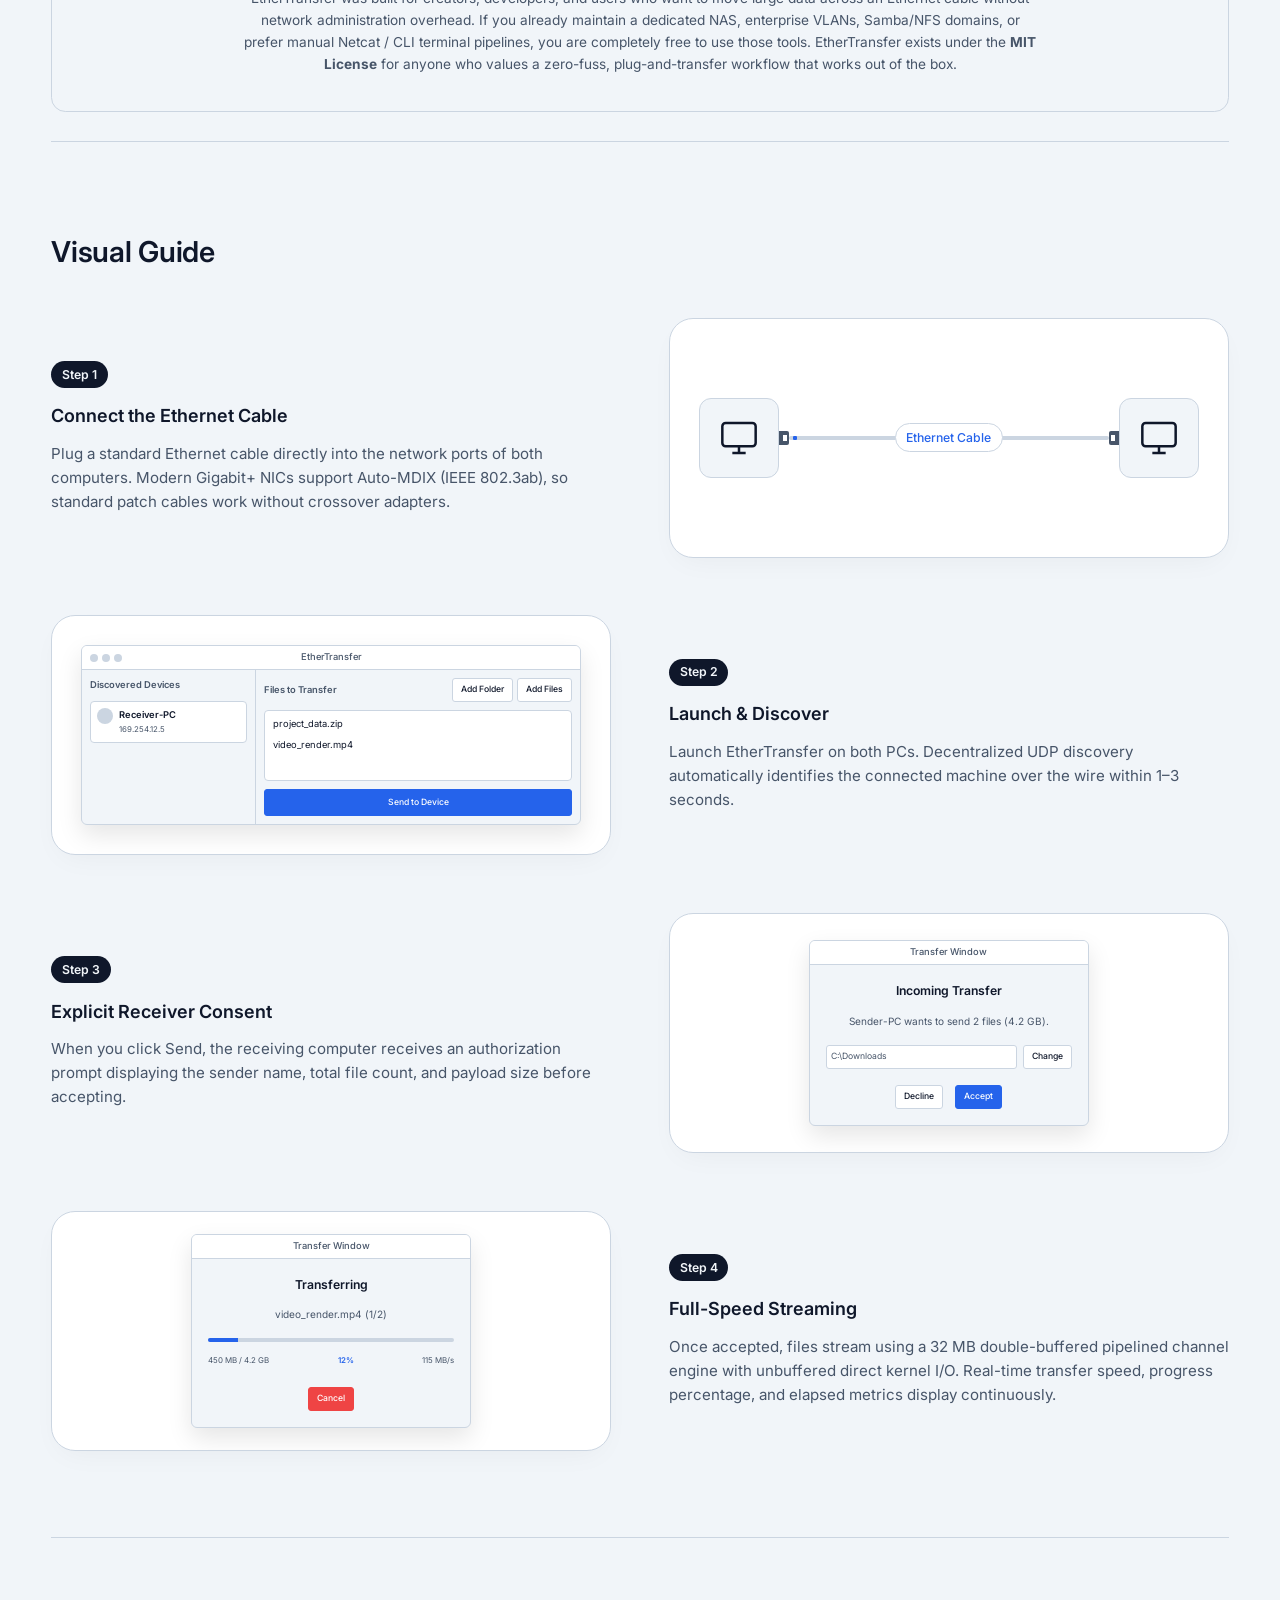
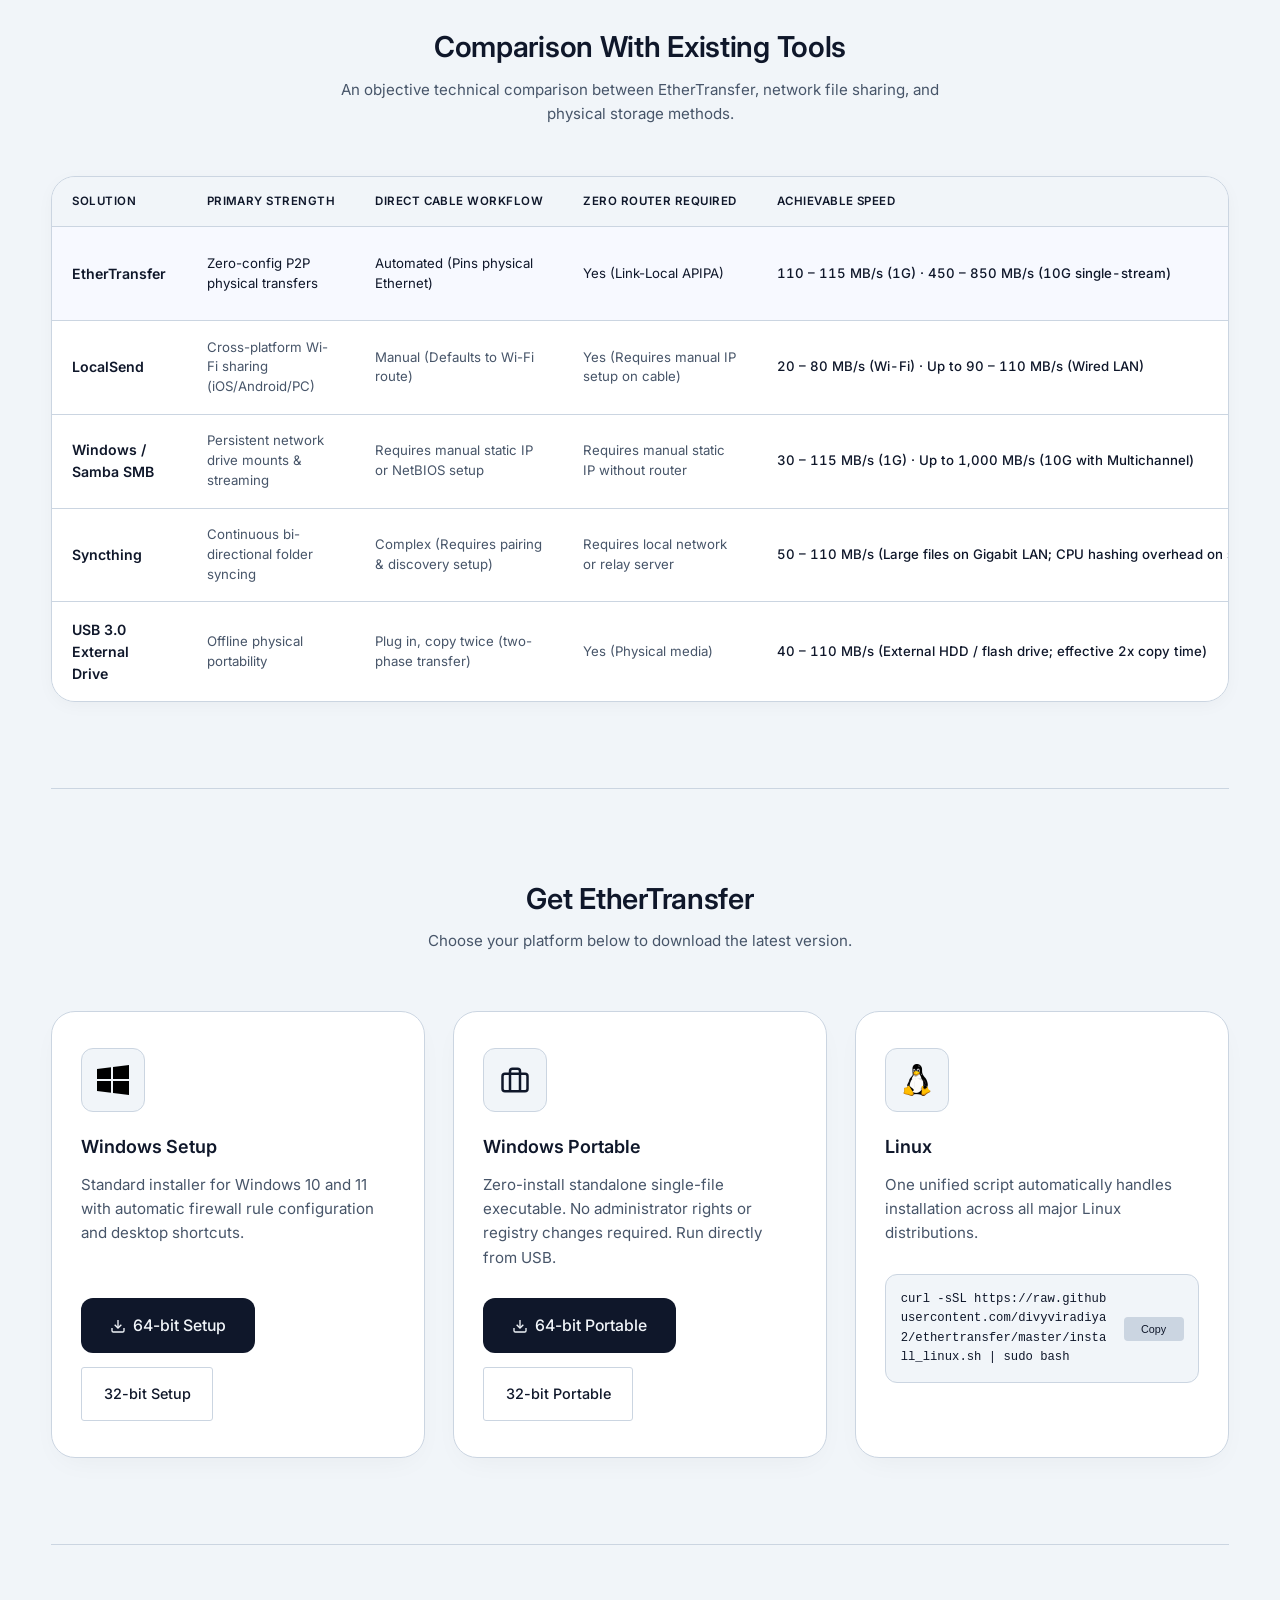
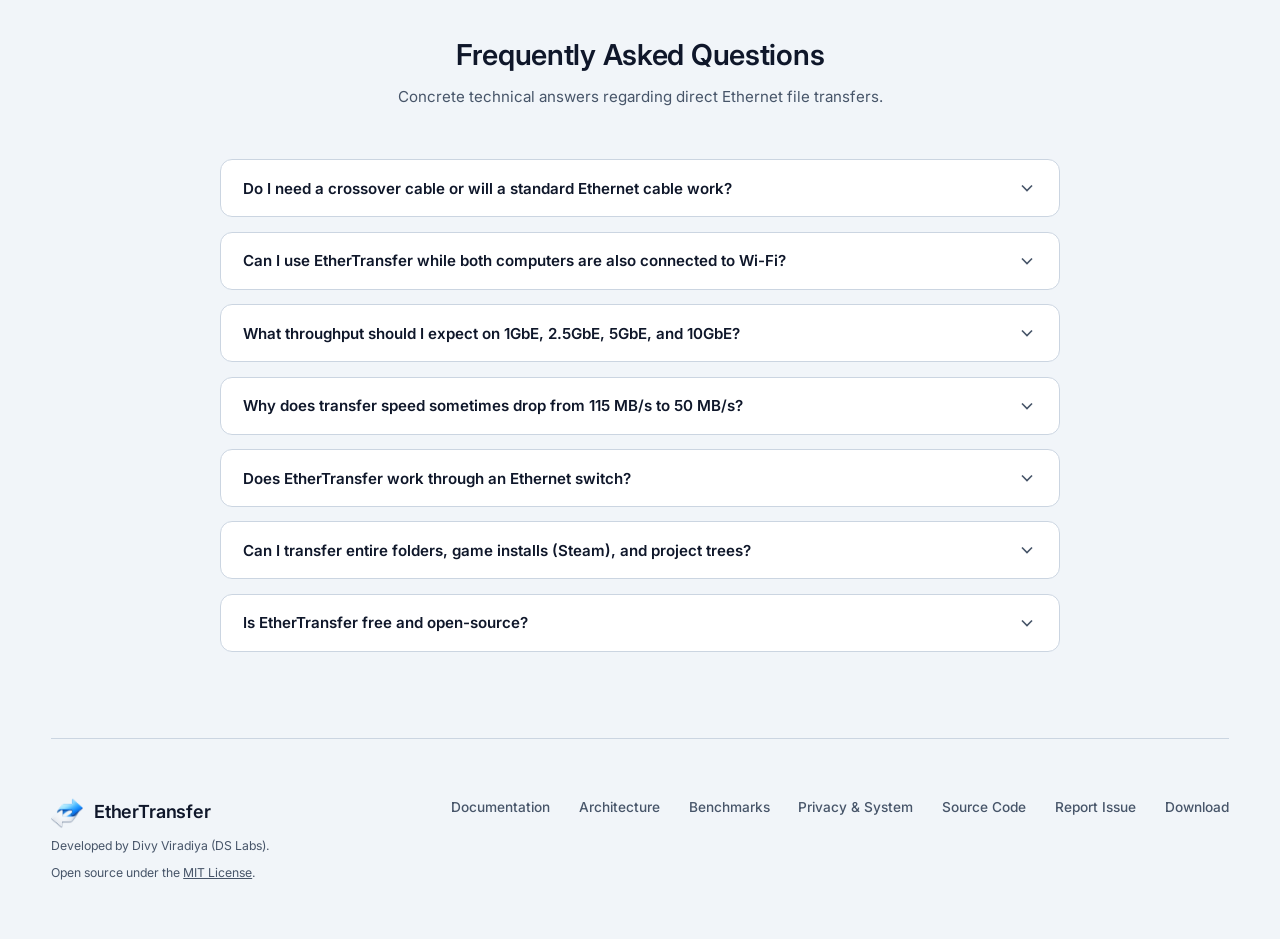
==== commit 05d19323: "preparation for new release" ====
--- a/website/index.html
+++ b/website/index.html
@@ -183,7 +183,6 @@
                     <a href="#guide" class="nav-link">Guide</a>
                     <a href="docs.html" class="nav-link">Docs</a>
                     <a href="#comparison" class="nav-link">Comparison</a>
-                    <a href="#roadmap" class="nav-link">Roadmap</a>
                     <a href="#downloads" class="nav-link">Downloads</a>
                     <a href="#faq" class="nav-link">FAQ</a>
                     <a href="https://github.com/divyviradiya2/ethertransfer" target="_blank" rel="noopener noreferrer" class="nav-link">GitHub</a>
@@ -222,10 +221,6 @@
                 </a>
                 <a href="#comparison" class="mobile-nav-link">
                     <span>Speed Comparison</span>
-                    <svg viewBox="0 0 24 24" width="18" height="18" stroke="currentColor" stroke-width="2" fill="none"><polyline points="9 18 15 12 9 6"></polyline></svg>
-                </a>
-                <a href="#roadmap" class="mobile-nav-link">
-                    <span>Roadmap</span>
                     <svg viewBox="0 0 24 24" width="18" height="18" stroke="currentColor" stroke-width="2" fill="none"><polyline points="9 18 15 12 9 6"></polyline></svg>
                 </a>
                 <a href="#downloads" class="mobile-nav-link">
@@ -585,142 +580,6 @@
                 </div>
             </section>
 
-            <section id="roadmap" class="roadmap-section">
-                <div class="section-header">
-                    <h2>Roadmap</h2>
-                    <p>Development journey from single-stream foundation to multi-stream 10 GbE wire saturation.</p>
-                </div>
-
-                <div class="roadmap-journey">
-                    <!-- Stage 1: v0.1.0 Released -->
-                    <div class="journey-step step-completed">
-                        <div class="journey-node">
-                            <div class="node-dot">
-                                <svg viewBox="0 0 24 24" width="12" height="12" stroke="currentColor" stroke-width="3" fill="none"><polyline points="20 6 9 17 4 12"></polyline></svg>
-                            </div>
-                        </div>
-                        <div class="journey-content">
-                            <div class="journey-header">
-                                <div class="journey-title-wrap">
-                                    <span class="journey-ver">v0.1.0</span>
-                                    <span class="journey-badge">Initial Release</span>
-                                </div>
-                                <span class="journey-quarter">Released</span>
-                            </div>
-                            <h3 class="journey-heading">Zero-Config P2P Foundation</h3>
-                            <p class="journey-desc">Core routerless transfer engine with direct physical interface isolation and length-prefixed streaming.</p>
-                            <ul class="journey-list">
-                                <li>Automatic RFC 3927 IPv4 Link-Local (APIPA) negotiation on Windows &amp; automated <code>nmcli</code> fallback on Linux</li>
-                                <li>Port 50000 UDP peer discovery with dynamic UUID session indexing</li>
-                                <li>Framed TCP streaming (Port 55000) using reusable <code>ArrayPool&lt;byte&gt;</code> memory buffers</li>
-                                <li>Hardware adapter pinning to keep active Wi-Fi internet uninhibited</li>
-                                <li>Avalonia UI desktop client for Windows 10/11 (x64/x86) and Linux x64</li>
-                            </ul>
-                        </div>
-                    </div>
-
-                    <!-- Stage 2: v0.2.0 Released (Current Tag) -->
-                    <div class="journey-step step-completed">
-                        <div class="journey-node">
-                            <div class="node-dot">
-                                <svg viewBox="0 0 24 24" width="12" height="12" stroke="currentColor" stroke-width="3" fill="none"><polyline points="20 6 9 17 4 12"></polyline></svg>
-                            </div>
-                        </div>
-                        <div class="journey-content">
-                            <div class="journey-header">
-                                <div class="journey-title-wrap">
-                                    <span class="journey-ver">v0.2.0</span>
-                                    <span class="journey-badge badge-active">Current Release</span>
-                                </div>
-                                <span class="journey-quarter">Released</span>
-                            </div>
-                            <h3 class="journey-heading">Hardware Adapter Filtering &amp; Portable Builds</h3>
-                            <p class="journey-desc">Network isolation hardening, real-time adapter hot-swapping, and zero-install portable deployment.</p>
-                            <ul class="journey-list">
-                                <li>Strict Ethernet adapter isolation filtering out Bluetooth PAN, virtual NICs, and VPN tunnel interfaces</li>
-                                <li>Real-time Ethernet adapter hot-swap detection when cables are plugged or unplugged while the app is running</li>
-                                <li>Zero-install standalone single-file portable builds for Windows (x64/x86) and Linux x64</li>
-                                <li>Hardened transfer acceptance handshake and responsive cancellation UX dialogs</li>
-                                <li>Enhanced dynamic UI metrics with automatic human-readable size scaling (GB/MB)</li>
-                            </ul>
-                        </div>
-                    </div>
-
-                    <!-- Stage 3: v0.3.0 In Progress (Active Development) -->
-                    <div class="journey-step step-active">
-                        <div class="journey-node">
-                            <div class="node-dot active-dot"></div>
-                        </div>
-                        <div class="journey-content">
-                            <div class="journey-header">
-                                <div class="journey-title-wrap">
-                                    <span class="journey-ver">v0.3.0</span>
-                                    <span class="journey-badge badge-active">In Progress</span>
-                                </div>
-                                <span class="journey-quarter">Next Release</span>
-                            </div>
-                            <h3 class="journey-heading">Pipelined Transfer Engine &amp; High-Speed Folder Streaming</h3>
-                            <p class="journey-desc">High-throughput double-buffered streaming architecture with zero-allocation binary folder framing and multi-worker disk ingestion.</p>
-                            <ul class="journey-list">
-                                <li><code>System.Threading.Channels</code> double-buffered producer-consumer channel pipeline (32 MB cushion) decoupling disk seeks from network streaming</li>
-                                <li>Ultra-fast Raw Binary Framed Stream for folder streaming with zero TAR/ZIP archive overhead and 0-byte padding waste</li>
-                                <li>Receiver-side parallel disk ingestion worker pool (4–16 concurrent threads) solving the "Million Small Files Problem" on Windows NTFS</li>
-                                <li>Unbuffered direct kernel I/O (<code>SequentialScan</code> + pre-allocated NTFS extents) for sustained 115 MB/s Gigabit wire saturation</li>
-                                <li>Stabilized Exponential Moving Average (EMA) speed tracking and element-level atomic cancellation rollback</li>
-                            </ul>
-                        </div>
-                    </div>
-
-                    <!-- Stage 4: v0.4.0 Planned -->
-                    <div class="journey-step step-planned">
-                        <div class="journey-node">
-                            <div class="node-dot"></div>
-                        </div>
-                        <div class="journey-content">
-                            <div class="journey-header">
-                                <div class="journey-title-wrap">
-                                    <span class="journey-ver">v0.4.0</span>
-                                    <span class="journey-badge">Planned</span>
-                                </div>
-                                <span class="journey-quarter">Future Milestone</span>
-                            </div>
-                            <h3 class="journey-heading">Multi-Stream 10 GbE Saturation &amp; Resumption</h3>
-                            <p class="journey-desc">Parallel socket architecture engineered to fully saturate 5 GbE and 10 GbE wire speeds with transfer resumption.</p>
-                            <ul class="journey-list">
-                                <li>Multi-socket connection pooling (4–8 parallel sockets) to bypass single-core interrupt limits on 1500 MTU</li>
-                                <li>Byte-offset checkpoint journal allowing interrupted transfers to resume without re-transmitting completed files</li>
-                                <li>Streaming SIMD-accelerated cryptographic SHA-256 data integrity checksum calculation</li>
-                                <li>Native OS desktop completion alerts and notification integration</li>
-                            </ul>
-                        </div>
-                    </div>
-
-                    <!-- Stage 5: v1.0.0 Planned -->
-                    <div class="journey-step step-planned">
-                        <div class="journey-node">
-                            <div class="node-dot"></div>
-                        </div>
-                        <div class="journey-content">
-                            <div class="journey-header">
-                                <div class="journey-title-wrap">
-                                    <span class="journey-ver">v1.0.0</span>
-                                    <span class="journey-badge">Planned</span>
-                                </div>
-                                <span class="journey-quarter">Target Milestone</span>
-                            </div>
-                            <h3 class="journey-heading">macOS &amp; High-Speed Direct Transport</h3>
-                            <p class="journey-desc">Expanding zero-config peer transfers to macOS, Thunderbolt networking, and optional wire encryption.</p>
-                            <ul class="journey-list">
-                                <li>Native macOS Darwin link-local network configuration agent</li>
-                                <li>Universal Apple Silicon (arm64) and Intel (x64) packages with DMG installer</li>
-                                <li>Thunderbolt 4 / USB4 direct cable transport mode (20–40 Gbps links)</li>
-                                <li>Optional ephemeral end-to-end wire encryption (X25519 + ChaCha20-Poly1305) for shared switches</li>
-                            </ul>
-                        </div>
-                    </div>
-                </div>
-            </section>
-
             <section id="downloads" class="downloads-section">
                 <div class="downloads-header">
                     <h2>Get EtherTransfer</h2>
@@ -869,7 +728,6 @@
                 </div>
                 <div class="footer-links">
                     <a href="docs.html">Documentation</a>
-                    <a href="#roadmap">Roadmap</a>
                     <a href="docs.html#architecture-networking">Architecture</a>
                     <a href="docs.html#performance-benchmarks">Benchmarks</a>
                     <a href="#" id="privacyOpenBtn">Privacy & System</a>
--- a/website/styles.css
+++ b/website/styles.css
@@ -1192,195 +1192,6 @@
     font-weight: 500;
     color: var(--text-main);
     white-space: nowrap;
-}
-
-/* ==========================================================================
-   Roadmap Section Styling (Line-based Journey Timeline)
-   ========================================================================== */
-.roadmap-section {
-    padding: 6rem 0;
-    border-top: 1px solid var(--border-color);
-}
-
-.roadmap-journey {
-    position: relative;
-    max-width: 860px;
-    margin: 3.5rem auto 0 auto;
-    padding-left: 2.75rem;
-}
-
-.roadmap-journey::before {
-    content: '';
-    position: absolute;
-    top: 12px;
-    bottom: 12px;
-    left: 11px;
-    width: 2px;
-    background: var(--border-color);
-}
-
-.journey-step {
-    position: relative;
-    padding-bottom: 3rem;
-    display: flex;
-    flex-direction: column;
-}
-
-.journey-step:last-child {
-    padding-bottom: 0;
-}
-
-.journey-node {
-    position: absolute;
-    left: -2.75rem;
-    top: 2px;
-    width: 24px;
-    height: 24px;
-    display: flex;
-    align-items: center;
-    justify-content: center;
-    z-index: 2;
-}
-
-.node-dot {
-    width: 22px;
-    height: 22px;
-    border-radius: 50%;
-    background-color: var(--bg-panel);
-    border: 2px solid var(--border-color);
-    display: flex;
-    align-items: center;
-    justify-content: center;
-    color: var(--text-muted);
-    transition: all 0.2s ease;
-}
-
-.step-completed .node-dot {
-    background-color: var(--text-main);
-    border-color: var(--text-main);
-    color: var(--bg-panel);
-}
-
-.step-active .node-dot {
-    background-color: var(--accent);
-    border-color: var(--accent);
-}
-
-.node-dot.active-dot::after {
-    content: '';
-    width: 8px;
-    height: 8px;
-    border-radius: 50%;
-    background-color: #ffffff;
-}
-
-.journey-content {
-    background-color: var(--bg-panel);
-    border: 1px solid var(--border-color);
-    border-radius: var(--radius-md);
-    padding: 1.75rem 2rem;
-    box-shadow: 0 4px 16px -4px rgba(0, 0, 0, 0.04);
-    transition: border-color 0.2s, box-shadow 0.2s;
-}
-
-.journey-content:hover {
-    border-color: var(--text-muted);
-}
-
-.step-active .journey-content {
-    border-color: var(--accent);
-    box-shadow: 0 6px 20px -4px rgba(37, 99, 235, 0.08);
-}
-
-[data-theme="dark"] .step-active .journey-content {
-    box-shadow: 0 6px 20px -4px rgba(0, 122, 255, 0.15);
-}
-
-.journey-header {
-    display: flex;
-    justify-content: space-between;
-    align-items: center;
-    flex-wrap: wrap;
-    gap: 0.75rem;
-    margin-bottom: 0.65rem;
-}
-
-.journey-title-wrap {
-    display: flex;
-    align-items: center;
-    gap: 0.75rem;
-}
-
-.journey-ver {
-    font-size: 1.2rem;
-    font-weight: 700;
-    letter-spacing: -0.01em;
-    color: var(--text-main);
-    font-variant-numeric: tabular-nums;
-}
-
-.journey-badge {
-    display: inline-block;
-    font-size: 0.72rem;
-    font-weight: 600;
-    text-transform: uppercase;
-    letter-spacing: 0.05em;
-    padding: 0.2rem 0.55rem;
-    border-radius: 4px;
-    border: 1px solid var(--border-color);
-    background-color: var(--bg-base);
-    color: var(--text-muted);
-}
-
-.journey-badge.badge-active {
-    color: var(--accent);
-    background-color: rgba(37, 99, 235, 0.06);
-    border-color: rgba(37, 99, 235, 0.25);
-}
-
-[data-theme="dark"] .journey-badge.badge-active {
-    background-color: rgba(0, 122, 255, 0.1);
-    border-color: rgba(0, 122, 255, 0.3);
-}
-
-.journey-quarter {
-    font-size: 0.82rem;
-    color: var(--text-muted);
-    font-weight: 500;
-}
-
-.journey-heading {
-    font-size: 1.15rem;
-    font-weight: 600;
-    color: var(--text-main);
-    margin-bottom: 0.4rem;
-}
-
-.journey-desc {
-    font-size: 0.95rem;
-    color: var(--text-muted);
-    line-height: 1.5;
-    margin-bottom: 1rem;
-}
-
-.journey-list {
-    list-style-type: disc;
-    padding-left: 1.25rem;
-    display: flex;
-    flex-direction: column;
-    gap: 0.45rem;
-    color: var(--text-muted);
-    font-size: 0.92rem;
-    line-height: 1.55;
-}
-
-.journey-list code {
-    font-size: 0.88em;
-    padding: 0.15em 0.35em;
-    background-color: var(--bg-base);
-    border: 1px solid var(--border-color);
-    border-radius: 4px;
-    font-family: monospace;
 }
 
 .faq-section {
@@ -1917,37 +1728,8 @@
     }
 
     .comparison-section,
-    .roadmap-section,
     .faq-section {
         padding: 4.5rem 0;
-    }
-
-    .roadmap-journey {
-        padding-left: 2.25rem;
-        margin-top: 2rem;
-    }
-
-    .roadmap-journey::before {
-        left: 9px;
-    }
-
-    .journey-node {
-        left: -2.25rem;
-    }
-
-    .node-dot {
-        width: 20px;
-        height: 20px;
-    }
-
-    .journey-content {
-        padding: 1.25rem 1.25rem;
-    }
-
-    .journey-header {
-        flex-direction: column;
-        align-items: flex-start;
-        gap: 0.35rem;
     }
 
     .section-header {
